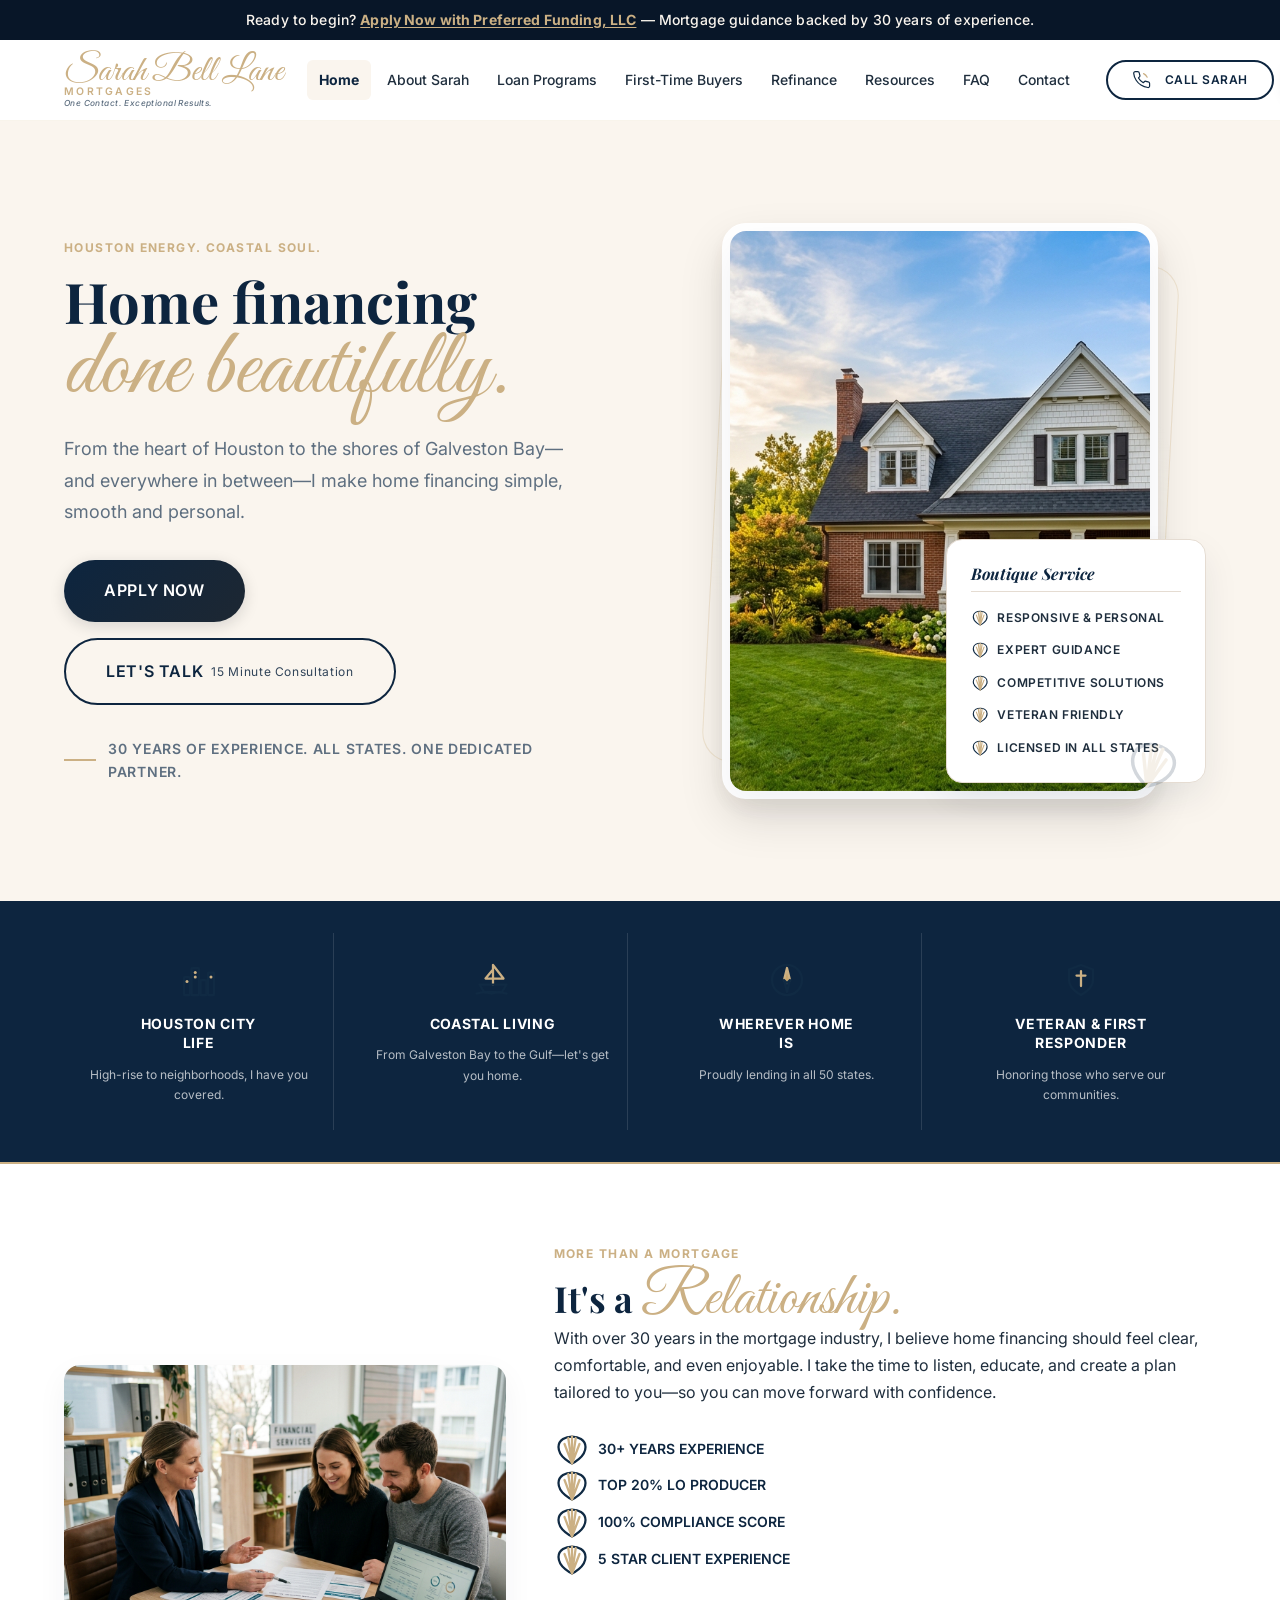
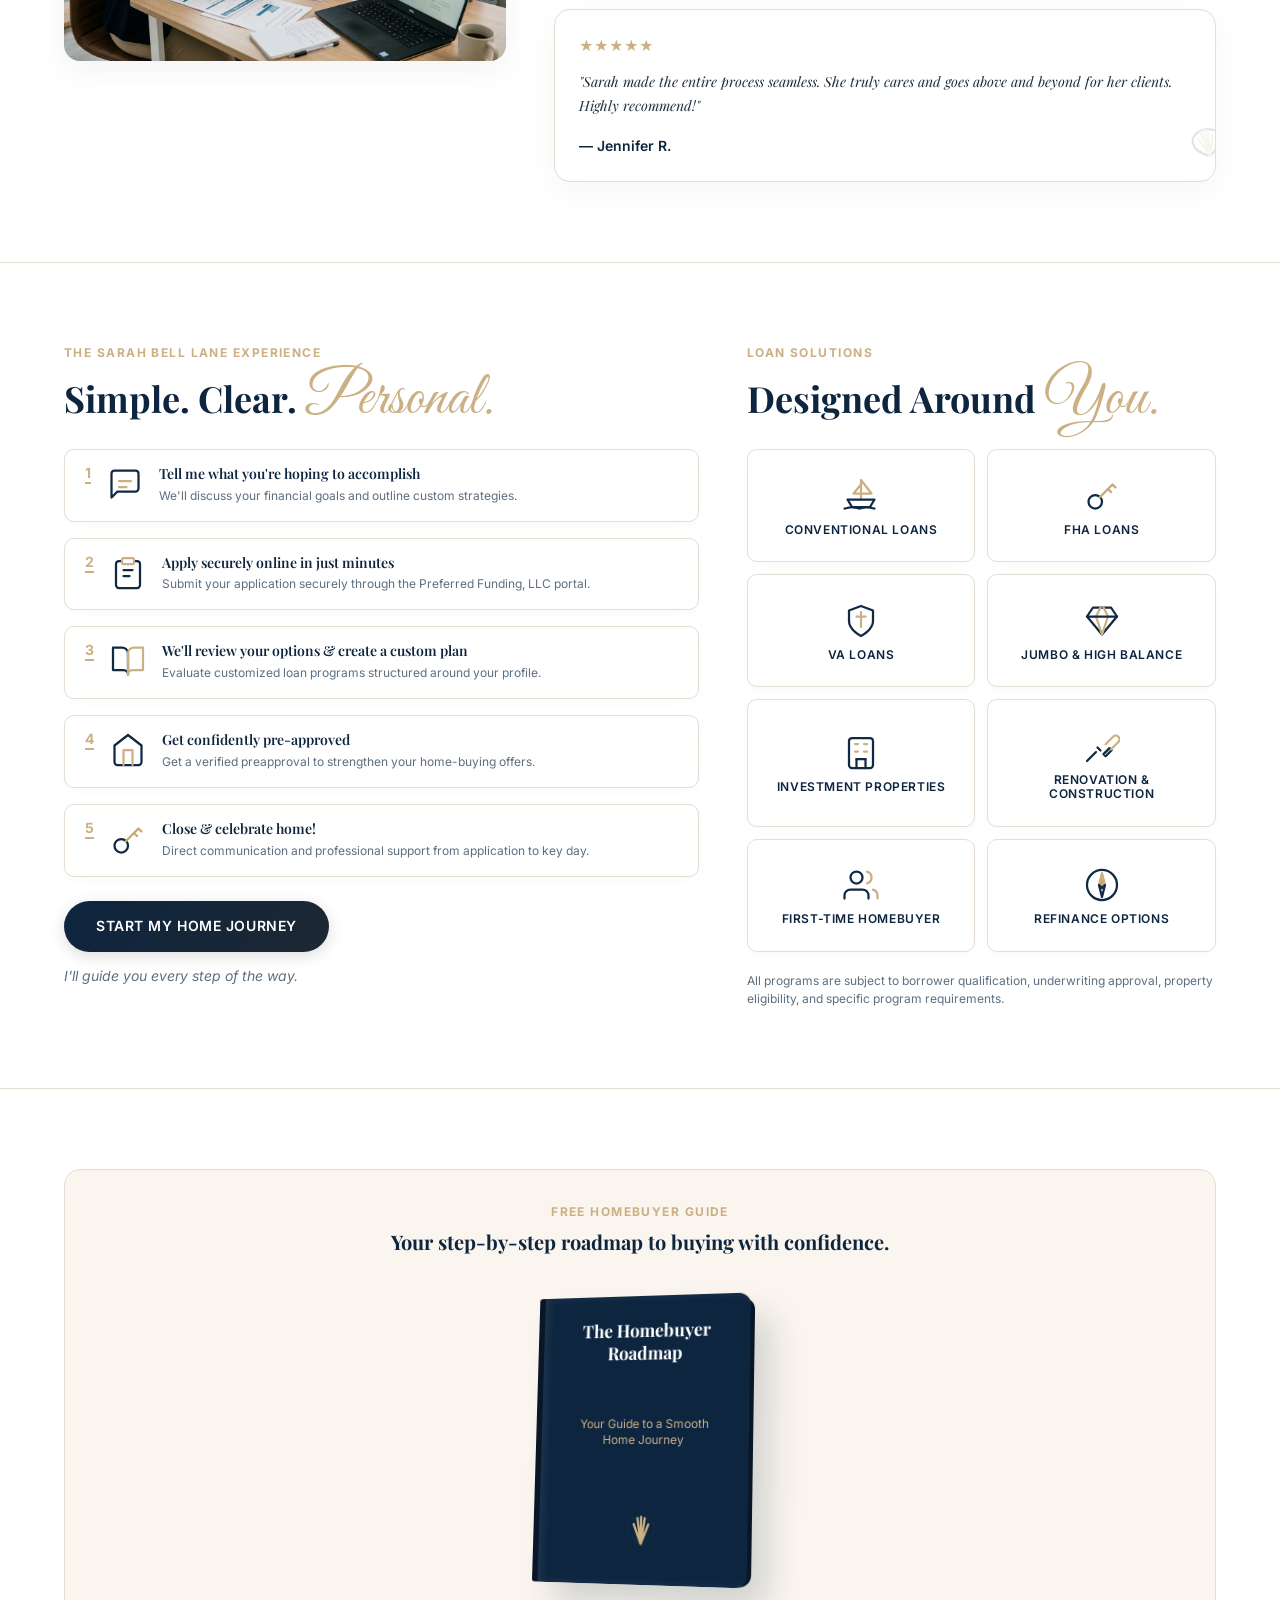
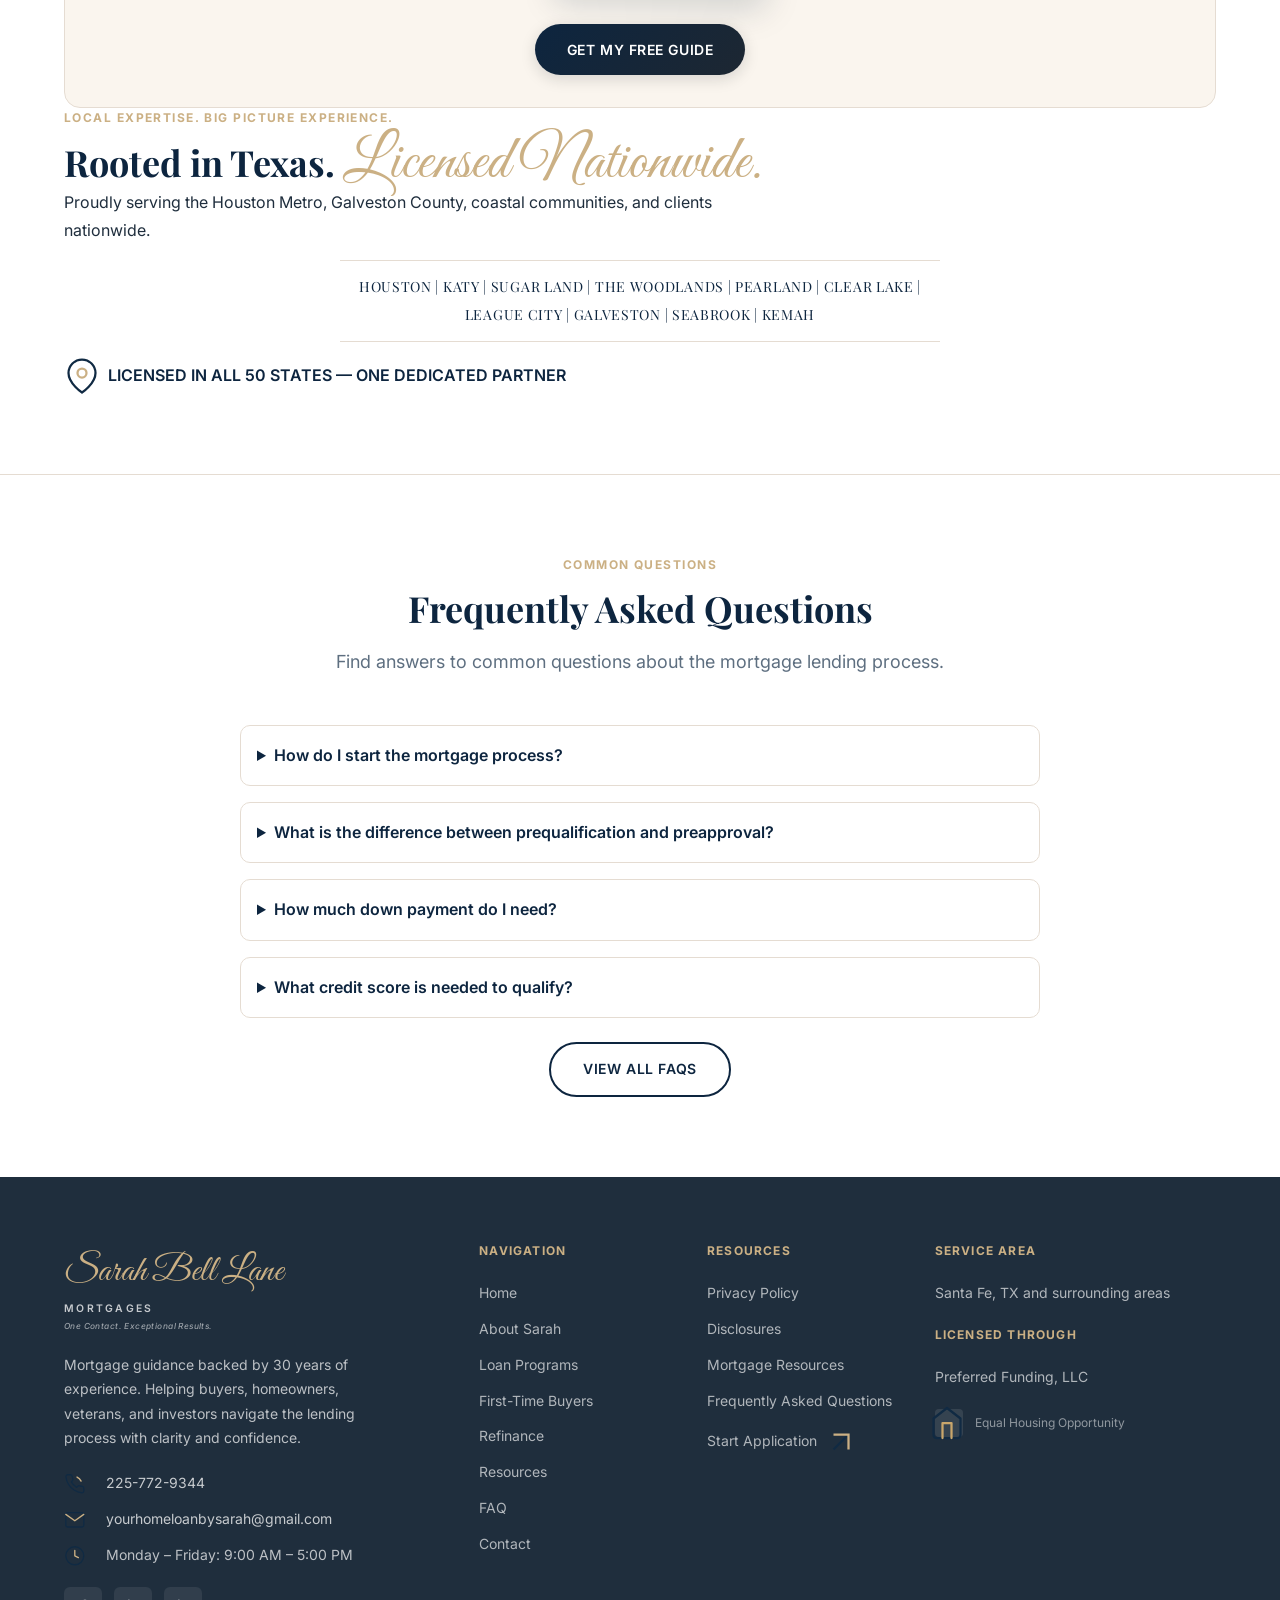
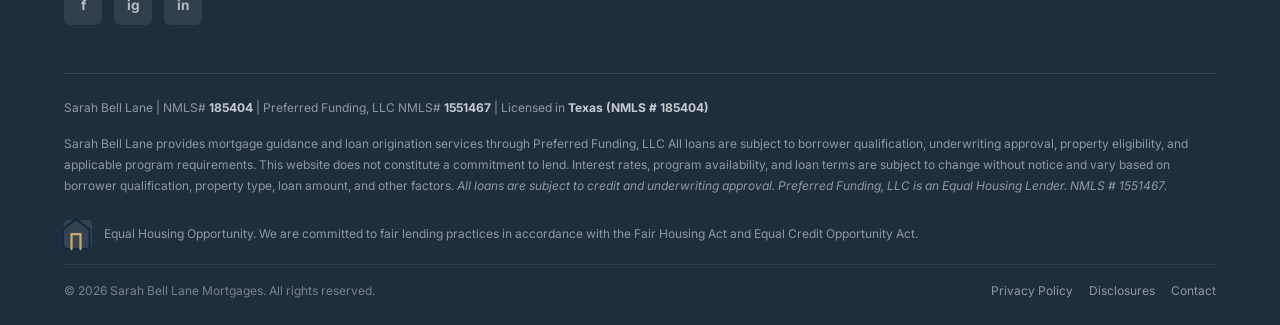
==== index.html @ 1e256594 "style(book): re-engineer book cover rotateY open effect with stable card hover trigger" ====
<!DOCTYPE html>
<html lang="en">
<head>
  <meta charset="UTF-8">
  <meta name="viewport" content="width=device-width, initial-scale=1.0">
  <title>Home Financing With Experience on Your Side | Sarah Bell Lane Mortgages</title>
  <meta name="description" content="Sarah Bell Lane offers personal mortgage guidance backed by 30 years of industry experience. Purchase, refinance, VA, FHA, and conventional loans through Preferred Funding, LLC">
  <link rel="canonical" href="https://yourhomeloanbysarah.com/index.html">
  <meta property="og:type" content="website">
  <meta property="og:title" content="Home Financing With Experience on Your Side | Sarah Bell Lane Mortgages">
  <meta property="og:description" content="Sarah Bell Lane offers personal mortgage guidance backed by 30 years of industry experience. Purchase, refinance, VA, FHA, and conventional loans through Preferred Funding, LLC">
  <meta property="og:url" content="https://yourhomeloanbysarah.com/index.html">
  <meta property="og:image" content="https://yourhomeloanbysarah.com/assets/images/social-share.jpg">
  <meta property="og:site_name" content="Sarah Bell Lane Mortgages">
  <meta name="twitter:card" content="summary_large_image">
  <meta name="twitter:title" content="Home Financing With Experience on Your Side | Sarah Bell Lane Mortgages">
  <meta name="twitter:description" content="Sarah Bell Lane offers personal mortgage guidance backed by 30 years of industry experience. Purchase, refinance, VA, FHA, and conventional loans through Preferred Funding, LLC">
  <meta name="twitter:image" content="https://yourhomeloanbysarah.com/assets/images/social-share.jpg">
  <link rel="manifest" href="site.webmanifest">
  <meta name="theme-color" content="#17324D">
  <link rel="preconnect" href="https://fonts.googleapis.com">
  <link rel="preconnect" href="https://fonts.gstatic.com" crossorigin>
  <link href="https://fonts.googleapis.com/css2?family=Inter:wght@400;500;600;700&family=Playfair+Display:wght@700&display=swap" rel="stylesheet">
  <link rel="stylesheet" href="assets/css/styles.css">
  <script type="application/ld+json">
  [
    {
      "@context": "https://schema.org",
      "@type": "WebSite",
      "name": "Sarah Bell Lane Mortgages",
      "url": "https://yourhomeloanbysarah.com",
      "description": "Mortgage guidance backed by 30 years of experience, through Preferred Funding, LLC",
      "potentialAction": {
        "@type": "SearchAction",
        "target": "https://yourhomeloanbysarah.com/?s={search_term_string}",
        "query-input": "required name=search_term_string"
      }
    },
    {
      "@context": "https://schema.org",
      "@type": "Person",
      "name": "Sarah Bell Lane",
      "jobTitle": "Mortgage Loan Originator",
      "description": "Mortgage lending professional with 30 years of industry experience providing personal mortgage guidance.",
      "worksFor": {
        "@type": "Organization",
        "name": "Preferred Funding, LLC"
      },
      "url": "https://yourhomeloanbysarah.com/about.html"
    },
    {
      "@context": "https://schema.org",
      "@type": "FinancialService",
      "name": "Sarah Bell Lane Mortgages",
      "description": "Mortgage lending and loan origination services provided through Preferred Funding, LLC",
      "areaServed": "Santa Fe, TX and surrounding areas",
      "provider": {"@type": "Person", "name": "Sarah Bell Lane"},
      "hasOfferCatalog": {
        "@type": "OfferCatalog",
        "name": "Mortgage Programs",
        "itemListElement": [
          {"@type": "Offer", "itemOffered": {"@type": "Service", "name": "Conventional Loans"}},
          {"@type": "Offer", "itemOffered": {"@type": "Service", "name": "FHA Loans"}},
          {"@type": "Offer", "itemOffered": {"@type": "Service", "name": "VA Loans"}},
          {"@type": "Offer", "itemOffered": {"@type": "Service", "name": "USDA Loans"}},
          {"@type": "Offer", "itemOffered": {"@type": "Service", "name": "Jumbo Loans"}},
          {"@type": "Offer", "itemOffered": {"@type": "Service", "name": "Refinancing"}}
        ]
      }
    },
    {
      "@context": "https://schema.org",
      "@type": "WebPage",
      "name": "Home Financing With Experience on Your Side",
      "url": "https://yourhomeloanbysarah.com/index.html",
      "description": "Sarah Bell Lane offers personal mortgage guidance backed by 30 years of industry experience.",
      "isPartOf": {"@type": "WebSite", "name": "Sarah Bell Lane Mortgages"}
    }
  ]
  </script>
</head>
<body>

<a href="#main-content" class="skip-link">Skip to main content</a>

<div class="announcement-bar" role="complementary" aria-label="Site announcement">
  Ready to begin? <a href="https://www.preferredfundinginc.com/applications" target="_blank" rel="noopener noreferrer" aria-label="Apply Now with Preferred Funding, LLC — opens in new tab" data-external-confirm>Apply Now with Preferred Funding, LLC</a> — Mortgage guidance backed by 30 years of experience.
</div>

<header class="site-header" role="banner">
  <div class="container">
    <div class="header-inner">
      <a href="index.html" class="site-logo" aria-label="Sarah Bell Lane Mortgages — Return to homepage">
        <span class="logo-name">Sarah Bell Lane</span>
        <span class="logo-sub">Mortgages</span>
        <span class="logo-tagline">One Contact. Exceptional Results.</span>
      </a>
      <nav class="primary-nav" aria-label="Primary navigation">
        <a href="index.html" aria-current="page">Home</a>
        <a href="about.html">About Sarah</a>
        <a href="loan-programs.html">Loan Programs</a>
        <a href="first-time-homebuyers.html">First-Time Buyers</a>
        <a href="refinance.html">Refinance</a>
        <a href="resources.html">Resources</a>
        <a href="faq.html">FAQ</a>
        <a href="contact.html">Contact</a>
      </nav>
      <div class="header-actions">
        <a href="tel:2257729344" class="btn btn-secondary btn-sm btn-call-header" aria-label="Call Sarah Bell Lane"><svg width="24" height="24" class="coastal-icon icon-phone" viewBox="0 0 24 24" fill="none" stroke="currentColor" stroke-width="1.5" stroke-linecap="round" stroke-linejoin="round"><path d="M22 16.92v3a2 2 0 0 1-2.18 2 19.79 19.79 0 0 1-8.63-3.07 19.5 19.5 0 0 1-6-6 19.79 19.79 0 0 1-3.07-8.67A2 2 0 0 1 4.11 2h3a2 2 0 0 1 2 1.72 12.84 12.84 0 0 0 .7 2.81 2 2 0 0 1-.45 2.11L8.09 9.91a16 16 0 0 0 6 6l1.27-1.27a2 2 0 0 1 2.11-.45 12.84 12.84 0 0 0 2.81.7A2 2 0 0 1 22 16.92z" stroke="#102A43"/><path class="accent-gold waves" d="M14.5 4.5c2 1 3.5 2.5 4.5 4.5" stroke="#C9A66B"/></svg> Call Sarah</a>
        <a href="https://www.preferredfundinginc.com/applications" class="btn btn-primary btn-sm" target="_blank" rel="noopener noreferrer" aria-label="Apply Now — opens Preferred Funding, LLC secure application portal in a new tab" data-external-confirm>Apply Now</a>
      </div>
      <button class="nav-toggle" id="nav-toggle" aria-label="Open navigation menu" aria-expanded="false" aria-controls="mobile-nav">
        <span></span><span></span><span></span>
      </button>
    </div>
  </div>
</header>

<nav class="mobile-nav" id="mobile-nav" aria-label="Mobile navigation" aria-hidden="true">
  <div class="mobile-nav-header">
    <a href="index.html" class="site-logo" aria-label="Sarah Bell Lane Mortgages">
      <span class="logo-name">Sarah Bell Lane</span>
      <span class="logo-sub">Mortgages</span>
      <span class="logo-tagline">One Contact. Exceptional Results.</span>
    </a>
    <button class="mobile-nav-close" id="mobile-nav-close" aria-label="Close navigation menu"><svg width="20" height="20" class="coastal-icon close-icon" viewBox="0 0 24 24" fill="none" stroke="currentColor" stroke-width="1.5" style="width: 1.25rem; height: 1.25rem;"><line x1="18" y1="6" x2="6" y2="18" stroke="#102A43"></line><line x1="6" y1="6" x2="18" y2="18" stroke="#102A43"></line></svg></button>
  </div>
  <ul role="list">
    <li><a href="index.html" aria-current="page">Home</a></li>
    <li><a href="about.html">About Sarah</a></li>
    <li><a href="loan-programs.html">Loan Programs</a></li>
    <li><a href="first-time-homebuyers.html">First-Time Buyers</a></li>
    <li><a href="refinance.html">Refinance</a></li>
    <li><a href="resources.html">Resources</a></li>
    <li><a href="faq.html">FAQ</a></li>
    <li><a href="contact.html">Contact</a></li>
  </ul>
  <div class="mobile-nav-actions">
    <a href="tel:2257729344" class="btn btn-secondary btn-block" aria-label="Call Sarah Bell Lane"><svg width="24" height="24" class="coastal-icon icon-phone" viewBox="0 0 24 24" fill="none" stroke="currentColor" stroke-width="1.5" stroke-linecap="round" stroke-linejoin="round"><path d="M22 16.92v3a2 2 0 0 1-2.18 2 19.79 19.79 0 0 1-8.63-3.07 19.5 19.5 0 0 1-6-6 19.79 19.79 0 0 1-3.07-8.67A2 2 0 0 1 4.11 2h3a2 2 0 0 1 2 1.72 12.84 12.84 0 0 0 .7 2.81 2 2 0 0 1-.45 2.11L8.09 9.91a16 16 0 0 0 6 6l1.27-1.27a2 2 0 0 1 2.11-.45 12.84 12.84 0 0 0 2.81.7A2 2 0 0 1 22 16.92z" stroke="#102A43"/><path class="accent-gold waves" d="M14.5 4.5c2 1 3.5 2.5 4.5 4.5" stroke="#C9A66B"/></svg> Call Sarah</a>
    <a href="https://www.preferredfundinginc.com/applications" class="btn btn-primary btn-block" target="_blank" rel="noopener noreferrer" aria-label="Apply Now — opens Preferred Funding, LLC secure application portal in a new tab" data-external-confirm>Apply Now</a>
  </div>
</nav>

<main id="main-content">
  <!-- 1. Hero Section -->
  <section class="hero">
    <div class="container">
      <div class="hero-inner">
        <div class="hero-content">
          <span class="eyebrow">Houston Energy. Coastal Soul.</span>
          <h1 class="hero-title">Home financing <span class="script-text">done beautifully.</span></h1>
          <p class="hero-lead">From the heart of Houston to the shores of Galveston Bay—and everywhere in between—I make home financing simple, smooth and personal.</p>
          <div class="hero-actions">
            <a href="https://www.preferredfundinginc.com/applications" class="btn btn-primary btn-lg" target="_blank" rel="noopener noreferrer" aria-label="Apply Now — opens Preferred Funding, LLC secure application portal in a new tab" data-external-confirm>Apply Now</a>
            <a href="contact.html" class="btn btn-secondary btn-lg">Let's Talk <span style="font-size: 0.75rem; font-weight: 400; display: block; margin-top: 2px; text-transform: none; opacity: 0.85;">15 Minute Consultation</span></a>
          </div>
          <div class="hero-trust" style="margin-top: var(--space-6);">
            <span class="hero-trust-line" aria-hidden="true"></span>
            <span style="font-size: var(--text-sm); font-weight: 600; text-transform: uppercase; letter-spacing: 0.05em; color: var(--color-muted-gray);">30 Years of Experience. All States. One Dedicated Partner.</span>
          </div>
        </div>
        <div class="hero-media">
          <div class="hero-bg-accent" aria-hidden="true" style="background: radial-gradient(circle, var(--color-warm-white) 0%, rgba(255,255,255,0) 70%);"></div>
          <div class="hero-portrait-wrapper">
            <img src="assets/images/hero-home.jpg" alt="Sarah Bell Lane, mortgage lending professional with 30 years of experience" class="hero-portrait" width="420" height="560" loading="eager" style="border-radius: var(--radius-lg); object-fit: cover; box-shadow: 0 15px 35px rgba(13, 37, 63, 0.06);">
            
            <div class="boutique-service-box">
              <h3>Boutique Service</h3>
              <ul role="list">
                <li><span class="emoji"><svg class="coastal-icon icon-seashell" width="20" height="20" viewBox="0 0 24 24" fill="none" stroke="currentColor" stroke-width="1.5" stroke-linecap="round" stroke-linejoin="round"><path d="M12 21C12 21 3 17 3 10C3 5 8 3 12 3C16 3 21 5 21 10C21 17 12 21 12 21Z" stroke="#102A43"/><path class="accent-gold" d="M12 21L7 8M12 21L9.5 4M12 21L12 3M12 21L14.5 4M12 21L17 8" stroke="#C9A66B"/></svg></span> Responsive & Personal</li>
                <li><span class="emoji"><svg class="coastal-icon icon-seashell" width="20" height="20" viewBox="0 0 24 24" fill="none" stroke="currentColor" stroke-width="1.5" stroke-linecap="round" stroke-linejoin="round"><path d="M12 21C12 21 3 17 3 10C3 5 8 3 12 3C16 3 21 5 21 10C21 17 12 21 12 21Z" stroke="#102A43"/><path class="accent-gold" d="M12 21L7 8M12 21L9.5 4M12 21L12 3M12 21L14.5 4M12 21L17 8" stroke="#C9A66B"/></svg></span> Expert Guidance</li>
                <li><span class="emoji"><svg class="coastal-icon icon-seashell" width="20" height="20" viewBox="0 0 24 24" fill="none" stroke="currentColor" stroke-width="1.5" stroke-linecap="round" stroke-linejoin="round"><path d="M12 21C12 21 3 17 3 10C3 5 8 3 12 3C16 3 21 5 21 10C21 17 12 21 12 21Z" stroke="#102A43"/><path class="accent-gold" d="M12 21L7 8M12 21L9.5 4M12 21L12 3M12 21L14.5 4M12 21L17 8" stroke="#C9A66B"/></svg></span> Competitive Solutions</li>
                <li><span class="emoji"><svg class="coastal-icon icon-seashell" width="20" height="20" viewBox="0 0 24 24" fill="none" stroke="currentColor" stroke-width="1.5" stroke-linecap="round" stroke-linejoin="round"><path d="M12 21C12 21 3 17 3 10C3 5 8 3 12 3C16 3 21 5 21 10C21 17 12 21 12 21Z" stroke="#102A43"/><path class="accent-gold" d="M12 21L7 8M12 21L9.5 4M12 21L12 3M12 21L14.5 4M12 21L17 8" stroke="#C9A66B"/></svg></span> Veteran Friendly</li>
                <li><span class="emoji"><svg class="coastal-icon icon-seashell" width="20" height="20" viewBox="0 0 24 24" fill="none" stroke="currentColor" stroke-width="1.5" stroke-linecap="round" stroke-linejoin="round"><path d="M12 21C12 21 3 17 3 10C3 5 8 3 12 3C16 3 21 5 21 10C21 17 12 21 12 21Z" stroke="#102A43"/><path class="accent-gold" d="M12 21L7 8M12 21L9.5 4M12 21L12 3M12 21L14.5 4M12 21L17 8" stroke="#C9A66B"/></svg></span> Licensed in All States</li>
              </ul>
              <div class="box-decor" aria-hidden="true"><svg class="coastal-icon icon-seashell" width="20" height="20" viewBox="0 0 24 24" fill="none" stroke="currentColor" stroke-width="1.5" stroke-linecap="round" stroke-linejoin="round"><path d="M12 21C12 21 3 17 3 10C3 5 8 3 12 3C16 3 21 5 21 10C21 17 12 21 12 21Z" stroke="#102A43"/><path class="accent-gold" d="M12 21L7 8M12 21L9.5 4M12 21L12 3M12 21L14.5 4M12 21L17 8" stroke="#C9A66B"/></svg></div>
            </div>
          </div>
        </div>
      </div>
    </div>
  </section>

  <!-- 2. Blue Metrics Strip -->
  <section class="metrics-strip" style="background: var(--color-primary-navy); padding: var(--space-8) 0; border-bottom: 2px solid var(--color-warm-gold);">
    <div class="container">
      <div class="metrics-grid" style="display: grid; grid-template-columns: repeat(auto-fit, minmax(220px, 1fr)); gap: var(--space-6);">
        <div class="metric-item" style="border-right: 1px solid rgba(255,255,255,0.12); padding-right: var(--space-4); text-align: center;">
          <span class="metric-value" style="font-size: 2.2rem; display: block; margin-bottom: var(--space-2);"><svg class="coastal-icon icon-skyline" width="36" height="36" viewBox="0 0 24 24" fill="none" stroke="currentColor" stroke-width="1.5" stroke-linecap="round" stroke-linejoin="round"><rect x="2" y="10" width="4" height="12" rx="0.5" stroke="#102A43"/><rect x="7" y="4" width="5" height="18" rx="0.5" stroke="#102A43"/><rect x="13" y="12" width="4" height="10" rx="0.5" stroke="#102A43"/><rect x="18" y="7" width="4" height="15" rx="0.5" stroke="#102A43"/><line x1="9.5" y1="7" x2="9.5" y2="7.01" stroke="#C9A66B" stroke-width="2" class="shimmer-win"/><line x1="9.5" y1="10" x2="9.5" y2="10.01" stroke="#C9A66B" stroke-width="2" class="shimmer-win"/><line x1="20" y1="10" x2="20" y2="10.01" stroke="#C9A66B" stroke-width="2" class="shimmer-win"/><line x1="4" y1="13" x2="4" y2="13.01" stroke="#C9A66B" stroke-width="2" class="shimmer-win"/></svg></span>
          <span class="metric-label" style="font-weight: 700; font-size: var(--text-sm); text-transform: uppercase; color: var(--color-white); display: block; margin-bottom: var(--space-1); letter-spacing: 0.05em;">Houston City Life</span>
          <span style="font-size: var(--text-xs); color: rgba(255,255,255,0.7);">High-rise to neighborhoods, I have you covered.</span>
        </div>
        <div class="metric-item" style="border-right: 1px solid rgba(255,255,255,0.12); padding-right: var(--space-4); text-align: center;">
          <span class="metric-value" style="font-size: 2.2rem; display: block; margin-bottom: var(--space-2);"><svg class="coastal-icon icon-sailboat" width="36" height="36" viewBox="0 0 24 24" fill="none" stroke="currentColor" stroke-width="1.5" stroke-linecap="round" stroke-linejoin="round"><path class="accent-gold" d="M12 2v13M12 2l7 9H12M12 5L7 11h5" stroke="#C9A66B"/><path class="hull" d="M3 15h18l-3 5H6z" stroke="#102A43"/><path class="wave" d="M1 21c2 0 3-1 5-1s3 1 5 1 3-1 5-1 3 1 5 1" stroke="#102A43"/></svg></span>
          <span class="metric-label" style="font-weight: 700; font-size: var(--text-sm); text-transform: uppercase; color: var(--color-white); display: block; margin-bottom: var(--space-1); letter-spacing: 0.05em;">Coastal Living</span>
          <span style="font-size: var(--text-xs); color: rgba(255,255,255,0.7);">From Galveston Bay to the Gulf—let's get you home.</span>
        </div>
        <div class="metric-item" style="border-right: 1px solid rgba(255,255,255,0.12); padding-right: var(--space-4); text-align: center;">
          <span class="metric-value" style="font-size: 2.2rem; display: block; margin-bottom: var(--space-2);"><svg class="coastal-icon icon-compass" width="36" height="36" viewBox="0 0 24 24" fill="none" stroke="currentColor" stroke-width="1.5" stroke-linecap="round" stroke-linejoin="round"><circle cx="12" cy="12" r="10" stroke="#102A43"/><polygon class="needle" points="12,4 14,12 12,14 10,12" stroke="#C9A66B" fill="#C9A66B"/><polygon class="needle-back" points="12,20 14,12 12,14 10,12" stroke="#102A43"/></svg></span>
          <span class="metric-label" style="font-weight: 700; font-size: var(--text-sm); text-transform: uppercase; color: var(--color-white); display: block; margin-bottom: var(--space-1); letter-spacing: 0.05em;">Wherever Home Is</span>
          <span style="font-size: var(--text-xs); color: rgba(255,255,255,0.7);">Proudly lending in all 50 states.</span>
        </div>
        <div class="metric-item" style="text-align: center; border-right: none;">
          <span class="metric-value" style="font-size: 2.2rem; display: block; margin-bottom: var(--space-2);"><svg class="coastal-icon icon-shield" width="36" height="36" viewBox="0 0 24 24" fill="none" stroke="currentColor" stroke-width="1.5" stroke-linecap="round" stroke-linejoin="round"><path d="M12 22s8-4 8-10V5l-8-3-8 3v7c0 6 8 10 8 10z" stroke="#102A43"/><path class="accent-gold shield-accent" d="M12 6v10M9 9h6" stroke="#C9A66B"/></svg></span>
          <span class="metric-label" style="font-weight: 700; font-size: var(--text-sm); text-transform: uppercase; color: var(--color-white); display: block; margin-bottom: var(--space-1); letter-spacing: 0.05em;">Veteran & First Responder</span>
          <span style="font-size: var(--text-xs); color: rgba(255,255,255,0.7);">Honoring those who serve our communities.</span>
        </div>
      </div>
    </div>
  </section>

  <!-- 3. Relationship Section (About Preview) -->
  <section class="section py-lg bg-white">
    <div class="container">
      <div class="about-split" style="display: grid; grid-template-columns: 0.8fr 1.2fr; gap: var(--space-12); align-items: center;">
        <div class="about-media" style="position: relative;">
          <img src="assets/images/homebuyer-consultation.jpg" alt="Sarah Bell Lane consulting with homebuyer clients" loading="lazy" style="border-radius: var(--radius-lg); width: 100%; object-fit: cover; box-shadow: 0 10px 30px rgba(13, 37, 63, 0.05);">
        </div>
        <div class="about-content" style="text-align: left;">
          <span class="eyebrow">More Than a Mortgage</span>
          <h2>It's a <span class="script-text">Relationship.</span></h2>
          <p>With over 30 years in the mortgage industry, I believe home financing should feel clear, comfortable, and even enjoyable. I take the time to listen, educate, and create a plan tailored to you—so you can move forward with confidence.</p>
          
          <div class="grid-2" style="margin-top: var(--space-6); gap: var(--space-4);">
            <div style="display: flex; align-items: center; gap: var(--space-2);">
              <span style="font-size: 1.25rem; color: var(--color-warm-gold);"><svg class="coastal-icon icon-seashell" width="20" height="20" viewBox="0 0 24 24" fill="none" stroke="currentColor" stroke-width="1.5" stroke-linecap="round" stroke-linejoin="round"><path d="M12 21C12 21 3 17 3 10C3 5 8 3 12 3C16 3 21 5 21 10C21 17 12 21 12 21Z" stroke="#102A43"/><path class="accent-gold" d="M12 21L7 8M12 21L9.5 4M12 21L12 3M12 21L14.5 4M12 21L17 8" stroke="#C9A66B"/></svg></span>
              <span style="font-size: var(--text-sm); font-weight: 600; text-transform: uppercase; color: var(--color-primary-navy);">30+ Years Experience</span>
            </div>
            <div style="display: flex; align-items: center; gap: var(--space-2);">
              <span style="font-size: 1.25rem; color: var(--color-warm-gold);"><svg class="coastal-icon icon-seashell" width="20" height="20" viewBox="0 0 24 24" fill="none" stroke="currentColor" stroke-width="1.5" stroke-linecap="round" stroke-linejoin="round"><path d="M12 21C12 21 3 17 3 10C3 5 8 3 12 3C16 3 21 5 21 10C21 17 12 21 12 21Z" stroke="#102A43"/><path class="accent-gold" d="M12 21L7 8M12 21L9.5 4M12 21L12 3M12 21L14.5 4M12 21L17 8" stroke="#C9A66B"/></svg></span>
              <span style="font-size: var(--text-sm); font-weight: 600; text-transform: uppercase; color: var(--color-primary-navy);">Top 20% LO Producer</span>
            </div>
            <div style="display: flex; align-items: center; gap: var(--space-2);">
              <span style="font-size: 1.25rem; color: var(--color-warm-gold);"><svg class="coastal-icon icon-seashell" width="20" height="20" viewBox="0 0 24 24" fill="none" stroke="currentColor" stroke-width="1.5" stroke-linecap="round" stroke-linejoin="round"><path d="M12 21C12 21 3 17 3 10C3 5 8 3 12 3C16 3 21 5 21 10C21 17 12 21 12 21Z" stroke="#102A43"/><path class="accent-gold" d="M12 21L7 8M12 21L9.5 4M12 21L12 3M12 21L14.5 4M12 21L17 8" stroke="#C9A66B"/></svg></span>
              <span style="font-size: var(--text-sm); font-weight: 600; text-transform: uppercase; color: var(--color-primary-navy);">100% Compliance Score</span>
            </div>
            <div style="display: flex; align-items: center; gap: var(--space-2);">
              <span style="font-size: 1.25rem; color: var(--color-warm-gold);"><svg class="coastal-icon icon-seashell" width="20" height="20" viewBox="0 0 24 24" fill="none" stroke="currentColor" stroke-width="1.5" stroke-linecap="round" stroke-linejoin="round"><path d="M12 21C12 21 3 17 3 10C3 5 8 3 12 3C16 3 21 5 21 10C21 17 12 21 12 21Z" stroke="#102A43"/><path class="accent-gold" d="M12 21L7 8M12 21L9.5 4M12 21L12 3M12 21L14.5 4M12 21L17 8" stroke="#C9A66B"/></svg></span>
              <span style="font-size: var(--text-sm); font-weight: 600; text-transform: uppercase; color: var(--color-primary-navy);">5 Star Client Experience</span>
            </div>
          </div>

          <div style="margin-top: var(--space-8);">
            <div class="testimonial-card-beach">
              <div class="stars">★★★★★</div>
              <blockquote>"Sarah made the entire process seamless. She truly cares and goes above and beyond for her clients. Highly recommend!"</blockquote>
              <div class="author">— Jennifer R.</div>
              <div class="shell-bg" aria-hidden="true"><svg class="coastal-icon icon-seashell" width="20" height="20" viewBox="0 0 24 24" fill="none" stroke="currentColor" stroke-width="1.5" stroke-linecap="round" stroke-linejoin="round"><path d="M12 21C12 21 3 17 3 10C3 5 8 3 12 3C16 3 21 5 21 10C21 17 12 21 12 21Z" stroke="#102A43"/><path class="accent-gold" d="M12 21L7 8M12 21L9.5 4M12 21L12 3M12 21L14.5 4M12 21L17 8" stroke="#C9A66B"/></svg></div>
            </div>
          </div>
        </div>
      </div>
    </div>
  </section>

  <!-- 4. Experience & Solutions (Two-Column Section) -->
  <section class="section py-lg bg-soft-gold" style="border-top: 1px solid var(--color-light-gray); border-bottom: 1px solid var(--color-light-gray);">
    <div class="container">
      <div class="grid-2-custom">
        <!-- Experience Left Column -->
        <div class="experience-column">
          <div class="column-header" style="text-align: left; margin-bottom: var(--space-6);">
            <span class="eyebrow">The Sarah Bell Lane Experience</span>
            <h2>Simple. Clear. <span class="script-text">Personal.</span></h2>
          </div>
          <div class="beach-timeline">
            <div class="timeline-step-beach">
              <span class="step-num">1</span>
              <span class="step-icon"><svg width="24" height="24" class="coastal-icon icon-chat" viewBox="0 0 24 24" fill="none" stroke="currentColor" stroke-width="1.5" stroke-linecap="round" stroke-linejoin="round"><path d="M21 15a2 2 0 0 1-2 2H7l-4 4V5a2 2 0 0 1 2-2h14a2 2 0 0 1 2 2z" stroke="#102A43"/><path class="accent-gold" d="M8 10h8M8 14h5" stroke="#C9A66B"/></svg></span>
              <div class="step-info">
                <h3>Tell me what you're hoping to accomplish</h3>
                <p>We'll discuss your financial goals and outline custom strategies.</p>
              </div>
            </div>
            <div class="timeline-step-beach">
              <span class="step-num">2</span>
              <span class="step-icon"><svg width="36" height="36" class="coastal-icon icon-clipboard" viewBox="0 0 24 24" fill="none" stroke="currentColor" stroke-width="1.5" stroke-linecap="round" stroke-linejoin="round"><path d="M16 4h2a2 2 0 0 1 2 2v14a2 2 0 0 1-2 2H6a2 2 0 0 1-2-2V6a2 2 0 0 1 2-2h2" stroke="#102A43"/><rect class="accent-gold" x="8" y="2" width="8" height="4" rx="1" stroke="#C9A66B"/><line x1="9" y1="10" x2="15" y2="10" stroke="#102A43"/><line class="clip-page" x1="9" y1="14" x2="13" y2="14" stroke="#102A43"/></svg></span>
              <div class="step-info">
                <h3>Apply securely online in just minutes</h3>
                <p>Submit your application securely through the Preferred Funding, LLC portal.</p>
              </div>
            </div>
            <div class="timeline-step-beach">
              <span class="step-num">3</span>
              <span class="step-icon"><svg width="36" height="36" class="coastal-icon icon-book" viewBox="0 0 24 24" fill="none" stroke="currentColor" stroke-width="1.5" stroke-linecap="round" stroke-linejoin="round"><path d="M2 3h6a4 4 0 0 1 4 4v14a3 3 0 0 0-3-3H2z" stroke="#102A43"/><path class="accent-gold" d="M22 3h-6a4 4 0 0 0-4 4v14a3 3 0 0 1 3-3h7z" stroke="#C9A66B"/></svg></span>
              <div class="step-info">
                <h3>We'll review your options & create a custom plan</h3>
                <p>Evaluate customized loan programs structured around your profile.</p>
              </div>
            </div>
            <div class="timeline-step-beach">
              <span class="step-num">4</span>
              <span class="step-icon"><svg width="24" height="24" class="coastal-icon icon-house" viewBox="0 0 24 24" fill="none" stroke="currentColor" stroke-width="1.5" stroke-linecap="round" stroke-linejoin="round"><path d="M3 9l9-7 9 7v11a2 2 0 0 1-2 2H5a2 2 0 0 1-2-2z" stroke="#102A43"/><polyline points="9 22 9 12 15 12 15 22" stroke="#C9A66B" class="accent-gold"/></svg></span>
              <div class="step-info">
                <h3>Get confidently pre-approved</h3>
                <p>Get a verified preapproval to strengthen your home-buying offers.</p>
              </div>
            </div>
            <div class="timeline-step-beach">
              <span class="step-num">5</span>
              <span class="step-icon"><svg width="24" height="24" class="coastal-icon icon-key" viewBox="0 0 24 24" fill="none" stroke="currentColor" stroke-width="1.5" stroke-linecap="round" stroke-linejoin="round"><circle cx="7.5" cy="16.5" r="4.5" stroke="#102A43"/><path d="M10.5 13.5L19 5M16 8l2 2M19 5l2 2" stroke="#C9A66B"/></svg></span>
              <div class="step-info">
                <h3>Close & celebrate home!</h3>
                <p>Direct communication and professional support from application to key day.</p>
              </div>
            </div>
          </div>
          <div style="margin-top: var(--space-6); text-align: left;">
            <a href="https://www.preferredfundinginc.com/applications" class="btn btn-primary" target="_blank" rel="noopener noreferrer" data-external-confirm>Start My Home Journey</a>
            <p style="font-style: italic; font-size: var(--text-sm); margin-top: var(--space-3); color: var(--color-muted-gray);">I'll guide you every step of the way.</p>
          </div>
        </div>

        <!-- Solutions Right Column -->
        <div class="solutions-column">
          <div class="column-header" style="text-align: left; margin-bottom: var(--space-6);">
            <span class="eyebrow">Loan Solutions</span>
            <h2>Designed Around <span class="script-text">You.</span></h2>
          </div>
          <div class="grid-2-solutions">
            <a href="loan-programs.html#conventional" class="solution-card-beach">
              <div class="card-icon-beach"><svg class="coastal-icon icon-sailboat" width="36" height="36" viewBox="0 0 24 24" fill="none" stroke="currentColor" stroke-width="1.5" stroke-linecap="round" stroke-linejoin="round"><path class="accent-gold" d="M12 2v13M12 2l7 9H12M12 5L7 11h5" stroke="#C9A66B"/><path class="hull" d="M3 15h18l-3 5H6z" stroke="#102A43"/><path class="wave" d="M1 21c2 0 3-1 5-1s3 1 5 1 3-1 5-1 3 1 5 1" stroke="#102A43"/></svg></div>
              <h3>Conventional Loans</h3>
            </a>
            <a href="loan-programs.html#fha" class="solution-card-beach">
              <div class="card-icon-beach"><svg width="24" height="24" class="coastal-icon icon-key" viewBox="0 0 24 24" fill="none" stroke="currentColor" stroke-width="1.5" stroke-linecap="round" stroke-linejoin="round"><circle cx="7.5" cy="16.5" r="4.5" stroke="#102A43"/><path d="M10.5 13.5L19 5M16 8l2 2M19 5l2 2" stroke="#C9A66B"/></svg></div>
              <h3>FHA Loans</h3>
            </a>
            <a href="loan-programs.html#va" class="solution-card-beach">
              <div class="card-icon-beach"><svg class="coastal-icon icon-shield" width="36" height="36" viewBox="0 0 24 24" fill="none" stroke="currentColor" stroke-width="1.5" stroke-linecap="round" stroke-linejoin="round"><path d="M12 22s8-4 8-10V5l-8-3-8 3v7c0 6 8 10 8 10z" stroke="#102A43"/><path class="accent-gold shield-accent" d="M12 6v10M9 9h6" stroke="#C9A66B"/></svg></div>
              <h3>VA Loans</h3>
            </a>
            <a href="loan-programs.html#jumbo" class="solution-card-beach">
              <div class="card-icon-beach"><svg width="36" height="36" class="coastal-icon icon-diamond" viewBox="0 0 24 24" fill="none" stroke="currentColor" stroke-width="1.5" stroke-linecap="round" stroke-linejoin="round"><path d="M6 3h12l4 6-10 12L2 9z" stroke="#102A43"/><path class="accent-gold" d="M11 3l-3 6 4 12 4-12-3-6" stroke="#C9A66B"/><path d="M2 9h20" stroke="#102A43"/></svg></div>
              <h3>Jumbo & High Balance</h3>
            </a>
            <a href="loan-programs.html#investment" class="solution-card-beach">
              <div class="card-icon-beach"><svg width="36" height="36" class="coastal-icon icon-building" viewBox="0 0 24 24" fill="none" stroke="currentColor" stroke-width="1.5" stroke-linecap="round" stroke-linejoin="round"><rect x="4" y="2" width="16" height="20" rx="2" stroke="#102A43"/><line x1="9" y1="22" x2="9" y2="16" stroke="#102A43"/><line x1="15" y1="22" x2="15" y2="16" stroke="#102A43"/><line x1="9" y1="16" x2="15" y2="16" stroke="#102A43"/><path class="accent-gold" d="M8 6h2M14 6h2M8 11h2M14 11h2" stroke="#C9A66B"/></svg></div>
              <h3>Investment Properties</h3>
            </a>
            <a href="loan-programs.html#renovation" class="solution-card-beach">
              <div class="card-icon-beach"><svg width="36" height="36" class="coastal-icon icon-hammer" viewBox="0 0 24 24" fill="none" stroke="currentColor" stroke-width="1.5" stroke-linecap="round" stroke-linejoin="round"><path d="M18.4 14.8l-1.4-1.4L13 17.4l1.4 1.4z" stroke="#102A43"/><path class="accent-gold" d="M14.4 10.8l5-5c1-1 2.5-1 3.5 0s1 2.5 0 3.5l-5 5" stroke="#C9A66B"/><path d="M2 22l6-6M9 13l2 2" stroke="#102A43"/></svg></div>
              <h3>Renovation & Construction</h3>
            </a>
            <a href="first-time-homebuyers.html" class="solution-card-beach">
              <div class="card-icon-beach"><svg width="24" height="24" class="coastal-icon icon-people" viewBox="0 0 24 24" fill="none" stroke="currentColor" stroke-width="1.5" stroke-linecap="round" stroke-linejoin="round"><path d="M17 21v-2a4 4 0 0 0-4-4H5a4 4 0 0 0-4 4v2" stroke="#102A43"/><circle cx="9" cy="7" r="4" stroke="#102A43"/><path class="accent-gold" d="M23 21v-2a4 4 0 0 0-3-3.87M16 3.13a4 4 0 0 1 0 7.75" stroke="#C9A66B"/></svg></div>
              <h3>First-Time Homebuyer</h3>
            </a>
            <a href="refinance.html" class="solution-card-beach">
              <div class="card-icon-beach"><svg class="coastal-icon icon-compass" width="36" height="36" viewBox="0 0 24 24" fill="none" stroke="currentColor" stroke-width="1.5" stroke-linecap="round" stroke-linejoin="round"><circle cx="12" cy="12" r="10" stroke="#102A43"/><polygon class="needle" points="12,4 14,12 12,14 10,12" stroke="#C9A66B" fill="#C9A66B"/><polygon class="needle-back" points="12,20 14,12 12,14 10,12" stroke="#102A43"/></svg></div>
              <h3>Refinance Options</h3>
            </a>
          </div>
          <p style="margin-top: var(--space-5); font-size: var(--text-xs); color: var(--color-muted-gray); line-height: 1.5; text-align: left;">All programs are subject to borrower qualification, underwriting approval, property eligibility, and specific program requirements.</p>
        </div>
      </div>
    </div>
  </section>

  <!-- 5. Guide & Local Expertise Section -->
  <section class="section py-lg bg-white">
    <div class="container">
      <div class="grid-2" style="gap: var(--space-12); align-items: center;">
        <!-- Left Side: Guide Book -->
        <div class="guide-card" style="background: var(--color-soft-gold); padding: var(--space-8); border-radius: var(--radius-lg); border: 1px solid var(--color-light-gray); text-align: center; position: relative;">
          <span class="eyebrow" style="display: block; margin-bottom: var(--space-2);">Free Homebuyer Guide</span>
          <h3 style="font-family: var(--font-heading); font-size: var(--text-xl); color: var(--color-primary-navy); margin-bottom: var(--space-6);">Your step-by-step roadmap to buying with confidence.</h3>
          
          <div class="guide-book-mock" style="margin-bottom: var(--space-6);">
            <div class="book-container">
              <div class="book-pages">
                <div class="page-content">
                  <span style="font-family: var(--font-heading); font-size: var(--text-xs); color: var(--color-primary-navy); font-weight: 700; display: block; margin-top: 40px; margin-bottom: 10px;">Roadmap Steps</span>
                  <ul style="list-style: none; padding: 0 15px; margin: 0; font-size: 10px; color: var(--color-charcoal); text-align: left; line-height: 1.7;">
                    <li style="margin-bottom: 5px; font-weight: 600;">1. Prequalify & Plan</li>
                    <li style="margin-bottom: 5px; font-weight: 600;">2. Gather Documents</li>
                    <li style="margin-bottom: 5px; font-weight: 600;">3. Loan Underwriting</li>
                    <li style="margin-bottom: 5px; font-weight: 600;">4. Closing Day!</li>
                  </ul>
                  <span style="font-size: 8px; color: var(--color-muted-gray); display: block; margin-top: 35px; border-top: 1px solid var(--color-light-gray); padding-top: 10px; width: 80%;">Sarah Bell Lane</span>
                </div>
              </div>
              <div class="book-cover">
                <div class="book-title">The Homebuyer Roadmap</div>
                <div class="book-subtitle">Your Guide to a Smooth Home Journey</div>
                <div class="book-emblem" aria-hidden="true"><svg class="coastal-icon icon-seashell" width="20" height="20" viewBox="0 0 24 24" fill="none" stroke="currentColor" stroke-width="1.5" stroke-linecap="round" stroke-linejoin="round"><path d="M12 21C12 21 3 17 3 10C3 5 8 3 12 3C16 3 21 5 21 10C21 17 12 21 12 21Z" stroke="#102A43"/><path class="accent-gold" d="M12 21L7 8M12 21L9.5 4M12 21L12 3M12 21L14.5 4M12 21L17 8" stroke="#C9A66B"/></svg></div>
              </div>
              <div class="book-back"></div>
            </div>
          </div>
          
          <a href="resources.html" class="btn btn-primary">Get My Free Guide</a>
        </div>

        <!-- Right Side: Local Expertise -->
        <div style="text-align: left;">
          <span class="eyebrow">Local Expertise. Big Picture Experience.</span>
          <h2>Rooted in Texas. <span class="script-text">Licensed Nationwide.</span></h2>
          <p>Proudly serving the Houston Metro, Galveston County, coastal communities, and clients nationwide.</p>
          
          <div class="metro-cities">
            HOUSTON | KATY | SUGAR LAND | THE WOODLANDS | PEARLAND | CLEAR LAKE | LEAGUE CITY | GALVESTON | SEABROOK | KEMAH
          </div>
          
          <p style="font-weight: 600; color: var(--color-primary-navy); display: flex; align-items: center; gap: var(--space-2); margin-top: var(--space-4);">
            <span><svg width="24" height="24" class="coastal-icon icon-map-pin" viewBox="0 0 24 24" fill="none" stroke="currentColor" stroke-width="1.5" stroke-linecap="round" stroke-linejoin="round"><path d="M21 10c0 7-9 13-9 13s-9-6-9-13a9 9 0 0 1 18 0z" stroke="#102A43"/><circle cx="12" cy="10" r="3" stroke="#C9A66B" class="accent-gold"/></svg></span> LICENSED IN ALL 50 STATES — ONE DEDICATED PARTNER
          </p>
        </div>
      </div>
    </div>
  </section>

  <!-- 6. FAQ Section -->
  <section class="bg-soft-gold py-lg section" style="border-top: 1px solid var(--color-light-gray);">
    <div class="container">
      <div class="section-header text-center">
        <span class="eyebrow">Common Questions</span>
        <h2>Frequently Asked Questions</h2>
        <p>Find answers to common questions about the mortgage lending process.</p>
      </div>
      <div class="faq-accordion" style="max-width: 800px; margin: 0 auto;">
        <details class="faq-item" style="margin-bottom: var(--space-4); border: 1px solid var(--color-light-gray); border-radius: var(--radius-md); padding: var(--space-4); background: var(--color-white);">
          <summary class="faq-question" style="font-weight: 600; cursor: pointer; color: var(--color-primary-navy);">How do I start the mortgage process?</summary>
          <div class="faq-answer" style="margin-top: var(--space-2); color: var(--color-charcoal);">The best way to start is by completing a secure online application through the Preferred Funding, LLC secure portal. Alternatively, you can contact Sarah directly to discuss your goals before applying.</div>
        </details>
        <details class="faq-item" style="margin-bottom: var(--space-4); border: 1px solid var(--color-light-gray); border-radius: var(--radius-md); padding: var(--space-4); background: var(--color-white);">
          <summary class="faq-question" style="font-weight: 600; cursor: pointer; color: var(--color-primary-navy);">What is the difference between prequalification and preapproval?</summary>
          <div class="faq-answer" style="margin-top: var(--space-2); color: var(--color-charcoal);">Prequalification is an initial estimate of how much you might be able to borrow based on unverified information. Preapproval involves a thorough review of your verified documentation and credit history, providing a stronger indication of your borrowing capacity.</div>
        </details>
        <details class="faq-item" style="margin-bottom: var(--space-4); border: 1px solid var(--color-light-gray); border-radius: var(--radius-md); padding: var(--space-4); background: var(--color-white);">
          <summary class="faq-question" style="font-weight: 600; cursor: pointer; color: var(--color-primary-navy);">How much down payment do I need?</summary>
          <div class="faq-answer" style="margin-top: var(--space-2); color: var(--color-charcoal);">Down payment requirements vary significantly by program. While some loans require 20%, others may allow 3.5%, 3%, or even zero down for eligible borrowers and properties.</div>
        </details>
        <details class="faq-item" style="margin-bottom: var(--space-4); border: 1px solid var(--color-light-gray); border-radius: var(--radius-md); padding: var(--space-4); background: var(--color-white);">
          <summary class="faq-question" style="font-weight: 600; cursor: pointer; color: var(--color-primary-navy);">What credit score is needed to qualify?</summary>
          <div class="faq-answer" style="margin-top: var(--space-2); color: var(--color-charcoal);">Credit score requirements depend on the specific loan program. FHA and VA loans often offer more flexible credit guidelines, while Conventional and Jumbo loans typically require higher scores.</div>
        </details>
      </div>
      <div class="text-center" style="margin-top: var(--space-6);">
        <a href="faq.html" class="btn btn-secondary">View All FAQs</a>
      </div>
    </div>
  </section>
</main>

<footer class="site-footer" role="contentinfo">
  <div class="container">
    <div class="footer-grid">
      <div class="footer-brand">
        <span class="logo-name">Sarah Bell Lane</span>
        <span class="logo-sub">Mortgages</span>
        <span class="logo-tagline">One Contact. Exceptional Results.</span>
        <p>Mortgage guidance backed by 30 years of experience. Helping buyers, homeowners, veterans, and investors navigate the lending process with clarity and confidence.</p>
        <div class="footer-contact-item">
          <span aria-hidden="true"><svg width="24" height="24" class="coastal-icon icon-phone" viewBox="0 0 24 24" fill="none" stroke="currentColor" stroke-width="1.5" stroke-linecap="round" stroke-linejoin="round"><path d="M22 16.92v3a2 2 0 0 1-2.18 2 19.79 19.79 0 0 1-8.63-3.07 19.5 19.5 0 0 1-6-6 19.79 19.79 0 0 1-3.07-8.67A2 2 0 0 1 4.11 2h3a2 2 0 0 1 2 1.72 12.84 12.84 0 0 0 .7 2.81 2 2 0 0 1-.45 2.11L8.09 9.91a16 16 0 0 0 6 6l1.27-1.27a2 2 0 0 1 2.11-.45 12.84 12.84 0 0 0 2.81.7A2 2 0 0 1 22 16.92z" stroke="#102A43"/><path class="accent-gold waves" d="M14.5 4.5c2 1 3.5 2.5 4.5 4.5" stroke="#C9A66B"/></svg></span>
          <a href="tel:2257729344">225-772-9344</a>
        </div>
        <div class="footer-contact-item">
          <span aria-hidden="true"><svg width="24" height="24" class="coastal-icon icon-email" viewBox="0 0 24 24" fill="none" stroke="currentColor" stroke-width="1.5" stroke-linecap="round" stroke-linejoin="round"><path d="M4 4h16c1.1 0 2 .9 2 2v12c0 1.1-.9 2-2 2H4c-1.1 0-2-.9-2-2V6c0-1.1.9-2 2-2z" stroke="#102A43"/><polyline class="accent-gold" points="22,6 12,13 2,6" stroke="#C9A66B"/></svg></span>
          <a href="mailto:yourhomeloanbysarah@gmail.com">yourhomeloanbysarah@gmail.com</a>
        </div>
        <div class="footer-contact-item">
          <span aria-hidden="true"><svg width="24" height="24" class="coastal-icon icon-clock" viewBox="0 0 24 24" fill="none" stroke="currentColor" stroke-width="1.5" stroke-linecap="round" stroke-linejoin="round"><circle cx="12" cy="12" r="10" stroke="#102A43"/><polyline points="12 6 12 12 16 14" stroke="#C9A66B" class="accent-gold"/></svg></span>
          <span>Monday – Friday: 9:00 AM – 5:00 PM</span>
        </div>
        <div class="footer-social">
          <a href="https://www.facebook.com/yourhomeloanbysarah" target="_blank" rel="noopener noreferrer" aria-label="Sarah Bell Lane on Facebook">f</a>
          <a href="https://www.instagram.com/yourhomeloanbysarah" target="_blank" rel="noopener noreferrer" aria-label="Sarah Bell Lane on Instagram">ig</a>
          <a href="https://www.linkedin.com" target="_blank" rel="noopener noreferrer" aria-label="Sarah Bell Lane on LinkedIn">in</a>
        </div>
      </div>
      <div>
        <p class="footer-heading">Navigation</p>
        <nav class="footer-nav" aria-label="Footer navigation">
          <a href="index.html">Home</a>
          <a href="about.html">About Sarah</a>
          <a href="loan-programs.html">Loan Programs</a>
          <a href="first-time-homebuyers.html">First-Time Buyers</a>
          <a href="refinance.html">Refinance</a>
          <a href="resources.html">Resources</a>
          <a href="faq.html">FAQ</a>
          <a href="contact.html">Contact</a>
        </nav>
      </div>
      <div>
        <p class="footer-heading">Resources</p>
        <nav class="footer-nav" aria-label="Resources navigation">
          <a href="privacy-policy.html">Privacy Policy</a>
          <a href="disclosures.html">Disclosures</a>
          <a href="resources.html">Mortgage Resources</a>
          <a href="faq.html">Frequently Asked Questions</a>
          <a href="https://www.preferredfundinginc.com/applications" target="_blank" rel="noopener noreferrer" data-external-confirm>Start Application <svg width="20" height="20" class="coastal-icon link-arrow-icon" viewBox="0 0 24 24" fill="none" stroke="currentColor" stroke-width="1.5" style="width: 0.85rem; height: 0.85rem; display: inline-block; vertical-align: middle; margin-left: 0.15rem;"><line x1="7" y1="17" x2="17" y2="7" stroke="#102A43"></line><polyline points="7 7 17 7 17 17" stroke="#C9A66B" class="accent-gold"></polyline></svg></a>
        </nav>
      </div>
      <div>
        <p class="footer-heading">Service Area</p>
        <p style="font-size: var(--text-sm); color: rgba(255,255,255,0.65); margin-bottom: var(--space-5); max-width:100%;">Santa Fe, TX and surrounding areas</p>
        <p class="footer-heading">Licensed Through</p>
        <p style="font-size: var(--text-sm); color: rgba(255,255,255,0.65); max-width:100%; margin-bottom: var(--space-5);">Preferred Funding, LLC</p>
        <div class="footer-eho">
          <span class="eho-symbol" aria-hidden="true"><svg width="24" height="24" class="coastal-icon icon-house" style="width: 1.25rem; height: 1.25rem; margin-right: 0.25rem;" viewBox="0 0 24 24" fill="none" stroke="currentColor" stroke-width="1.5" stroke-linecap="round" stroke-linejoin="round"><path d="M3 9l9-7 9 7v11a2 2 0 0 1-2 2H5a2 2 0 0 1-2-2z" stroke="#102A43"/><polyline points="9 22 9 12 15 12 15 22" stroke="#C9A66B"/></svg></span>
          <span>Equal Housing Opportunity</span>
        </div>
      </div>
    </div>
    <div class="footer-bottom">
      <div class="footer-bottom-inner">
        <div class="footer-nmls">
          Sarah Bell Lane | NMLS# <strong>185404</strong> | Preferred Funding, LLC NMLS# <strong>1551467</strong> | Licensed in <strong>Texas (NMLS # 185404)</strong>
        </div>
        <div class="footer-disclosure">
          Sarah Bell Lane provides mortgage guidance and loan origination services through Preferred Funding, LLC All loans are subject to borrower qualification, underwriting approval, property eligibility, and applicable program requirements. This website does not constitute a commitment to lend. Interest rates, program availability, and loan terms are subject to change without notice and vary based on borrower qualification, property type, loan amount, and other factors. <em>All loans are subject to credit and underwriting approval. Preferred Funding, LLC is an Equal Housing Lender. NMLS # 1551467.</em>
        </div>
        <div class="footer-eho">
          <span class="eho-symbol" aria-hidden="true"><svg width="24" height="24" class="coastal-icon icon-house" style="width: 1.25rem; height: 1.25rem; margin-right: 0.25rem;" viewBox="0 0 24 24" fill="none" stroke="currentColor" stroke-width="1.5" stroke-linecap="round" stroke-linejoin="round"><path d="M3 9l9-7 9 7v11a2 2 0 0 1-2 2H5a2 2 0 0 1-2-2z" stroke="#102A43"/><polyline points="9 22 9 12 15 12 15 22" stroke="#C9A66B"/></svg></span>
          <span>Equal Housing Opportunity. We are committed to fair lending practices in accordance with the Fair Housing Act and Equal Credit Opportunity Act.</span>
        </div>
        <div class="footer-legal-row">
          <span>&#169; <span data-year></span> Sarah Bell Lane Mortgages. All rights reserved.</span>
          <div class="footer-legal-links">
            <a href="privacy-policy.html">Privacy Policy</a>
            <a href="disclosures.html">Disclosures</a>
            <a href="contact.html">Contact</a>
          </div>
        </div>
      </div>
    </div>
  </div>
</footer>

<button class="back-to-top" id="back-to-top" aria-label="Back to top of page"><svg width="20" height="20" class="coastal-icon arrow-icon" viewBox="0 0 24 24" fill="none" stroke="currentColor" stroke-width="1.5" style="width: 1.25rem; height: 1.25rem;"><line x1="12" y1="19" x2="12" y2="5" stroke="#102A43"></line><polyline points="5 12 12 5 19 12" stroke="#C9A66B" class="accent-gold"></polyline></svg></button>

<div class="mobile-sticky-bar" aria-label="Mobile quick actions">
  <div class="mobile-sticky-inner">
    <a href="tel:2257729344" class="btn btn-secondary btn-block" aria-label="Call Sarah Bell Lane"><svg width="24" height="24" class="coastal-icon icon-phone" viewBox="0 0 24 24" fill="none" stroke="currentColor" stroke-width="1.5" stroke-linecap="round" stroke-linejoin="round"><path d="M22 16.92v3a2 2 0 0 1-2.18 2 19.79 19.79 0 0 1-8.63-3.07 19.5 19.5 0 0 1-6-6 19.79 19.79 0 0 1-3.07-8.67A2 2 0 0 1 4.11 2h3a2 2 0 0 1 2 1.72 12.84 12.84 0 0 0 .7 2.81 2 2 0 0 1-.45 2.11L8.09 9.91a16 16 0 0 0 6 6l1.27-1.27a2 2 0 0 1 2.11-.45 12.84 12.84 0 0 0 2.81.7A2 2 0 0 1 22 16.92z" stroke="#102A43"/><path class="accent-gold waves" d="M14.5 4.5c2 1 3.5 2.5 4.5 4.5" stroke="#C9A66B"/></svg> Call Sarah</a>
    <a href="https://www.preferredfundinginc.com/applications" class="btn btn-primary btn-block" target="_blank" rel="noopener noreferrer" aria-label="Apply Now — opens Preferred Funding, LLC application in a new tab" data-external-confirm>Apply Now</a>
  </div>
</div>

<div class="external-notice" id="external-notice" role="dialog" aria-labelledby="external-notice-title" aria-modal="true">
  <div class="external-notice-box">
    <h3 id="external-notice-title">You Are Leaving This Website</h3>
    <p>You are being redirected to the Preferred Funding, LLC secure application portal. You will leave Sarah Bell Lane Mortgages and enter the Preferred Funding, LLC system, which maintains its own privacy practices and terms of use.</p>
    <div class="external-notice-actions">
      <button class="btn btn-primary" id="external-proceed">Continue to Application</button>
      <button class="btn btn-secondary" id="external-cancel">Go Back</button>
    </div>
  </div>
</div>

<script src="assets/js/main.js"></script>
</body>
</html>
---- assets/css/styles.css ----
/* =====================================================
   SARAH BELL LANE MORTGAGE
   Stylesheet: assets/css/styles.css
   Version: 1.1
   ===================================================== */

@import url('https://fonts.googleapis.com/css2?family=Great+Vibes&display=swap');

/* =====================================================
   1. CSS CUSTOM PROPERTIES
   ===================================================== */
:root {
  /* Color Palette */
  --color-primary-navy:   #0D253F;
  --color-deep-navy:      #081628;
  --color-warm-gold:      #CBB084;
  --color-soft-gold:      #FAF5EE; /* Sandy Cream background */
  --color-warm-white:     #FAF5EE; /* Sandy Cream background */
  --color-white:          #FFFFFF;
  --color-charcoal:       #1F2E3D;
  --color-muted-gray:     #5E6F80;
  --color-light-gray:     #E5DCD2; /* Warm sand borders/lines */
  --color-success:        #365F4B;

  /* Typography */
  --font-heading: "Playfair Display", Georgia, "Times New Roman", serif;
  --font-body:    "Inter", Arial, Helvetica, sans-serif;
  --font-logo:    "Great Vibes", "Playfair Display", serif;

  /* Font Scale */
  --text-xs:   0.75rem;
  --text-sm:   0.875rem;
  --text-base: 1rem;
  --text-lg:   1.125rem;
  --text-xl:   1.25rem;
  --text-2xl:  1.5rem;
  --text-3xl:  1.875rem;
  --text-4xl:  2.25rem;
  --text-5xl:  3rem;
  --text-6xl:  3.75rem;

  /* Spacing Scale */
  --space-1:  0.25rem;
  --space-2:  0.5rem;
  --space-3:  0.75rem;
  --space-4:  1rem;
  --space-5:  1.25rem;
  --space-6:  1.5rem;
  --space-8:  2rem;
  --space-10: 2.5rem;
  --space-12: 3rem;
  --space-16: 4rem;
  --space-20: 5rem;
  --space-24: 6rem;

  /* Layout */
  --max-width:    1200px;
  --header-height: 80px;

  /* Border Radius */
  --radius-sm: 6px;
  --radius-md: 10px;
  --radius-lg: 16px;
  --radius-xl: 24px;

  /* Shadows */
  --shadow-sm: 0 1px 4px rgba(23, 50, 77, 0.08);
  --shadow-md: 0 4px 18px rgba(23, 50, 77, 0.11);
  --shadow-lg: 0 10px 40px rgba(23, 50, 77, 0.14);

  /* Transitions */
  --transition-fast: 150ms ease;
  --transition-base: 260ms ease;
  --transition-slow: 420ms ease;
}

/* =====================================================
   2. RESET & BASE
   ===================================================== */
*, *::before, *::after {
  box-sizing: border-box;
  margin: 0;
  padding: 0;
}

html {
  scroll-behavior: smooth;
  font-size: 16px;
  -webkit-text-size-adjust: 100%;
}

body {
  font-family: var(--font-body);
  font-size: var(--text-base);
  line-height: 1.7;
  color: var(--color-charcoal);
  background-color: var(--color-white);
  -webkit-font-smoothing: antialiased;
  -moz-osx-font-smoothing: grayscale;
}

img {
  max-width: 100%;
  height: auto;
  display: block;
}

a {
  color: var(--color-primary-navy);
  text-decoration: none;
  transition: color var(--transition-fast);
}

a:hover { color: var(--color-warm-gold); }

ul, ol { list-style: none; }

button {
  cursor: pointer;
  font-family: var(--font-body);
  border: none;
  background: none;
}

input, textarea, select { font-family: var(--font-body); }

/* =====================================================
   3. ACCESSIBILITY
   ===================================================== */
.skip-link {
  position: absolute;
  top: -120%;
  left: var(--space-4);
  z-index: 9999;
  background: var(--color-primary-navy);
  color: var(--color-white);
  padding: var(--space-3) var(--space-6);
  border-radius: var(--radius-md);
  font-size: var(--text-sm);
  font-weight: 600;
  transition: top var(--transition-fast);
}

.skip-link:focus { top: var(--space-4); }

:focus-visible {
  outline: 2px solid var(--color-warm-gold);
  outline-offset: 3px;
  border-radius: 3px;
}

.sr-only {
  position: absolute;
  width: 1px;
  height: 1px;
  padding: 0;
  margin: -1px;
  overflow: hidden;
  clip: rect(0, 0, 0, 0);
  white-space: nowrap;
  border-width: 0;
}

@media (prefers-reduced-motion: reduce) {
  *, *::before, *::after {
    animation-duration: 0.01ms !important;
    animation-iteration-count: 1 !important;
    transition-duration: 0.01ms !important;
    scroll-behavior: auto !important;
  }
}

/* =====================================================
   4. TYPOGRAPHY
   ===================================================== */
h1, h2, h3, h4, h5, h6 {
  font-family: var(--font-heading);
  font-weight: 700;
  line-height: 1.2;
  color: var(--color-primary-navy);
}

h1 { font-size: clamp(1.9rem, 5vw, var(--text-5xl)); }
h2 { font-size: clamp(1.5rem, 3.5vw, var(--text-4xl)); }
h3 { font-size: clamp(1.2rem, 2.5vw, var(--text-2xl)); }
h4 { font-size: var(--text-xl); }

p {
  margin-bottom: var(--space-4);
  max-width: 70ch;
}
p:last-child { margin-bottom: 0; }

.eyebrow {
  font-family: var(--font-body);
  font-size: var(--text-xs);
  font-weight: 700;
  letter-spacing: 0.12em;
  text-transform: uppercase;
  color: var(--color-warm-gold);
  margin-bottom: var(--space-3);
  display: block;
}

.lead {
  font-size: var(--text-lg);
  line-height: 1.75;
  color: var(--color-muted-gray);
}

blockquote {
  border-left: 3px solid var(--color-warm-gold);
  padding-left: var(--space-6);
  font-family: var(--font-heading);
  font-style: italic;
  font-size: var(--text-xl);
  color: var(--color-primary-navy);
  line-height: 1.55;
}

/* =====================================================
   5. LAYOUT
   ===================================================== */
.container {
  max-width: var(--max-width);
  margin: 0 auto;
  padding: 0 var(--space-6);
}

.section    { padding: var(--space-20) 0; }
.section-sm { padding: var(--space-12) 0; }
.section-lg { padding: var(--space-24) 0; }

.grid   { display: grid; gap: var(--space-8); }
.grid-2 { grid-template-columns: repeat(2, 1fr); }
.grid-3 { grid-template-columns: repeat(3, 1fr); }
.grid-4 { grid-template-columns: repeat(4, 1fr); }

.flex         { display: flex; gap: var(--space-4); }
.flex-center  { align-items: center; justify-content: center; }
.flex-between { align-items: center; justify-content: space-between; }

.text-center { text-align: center; }
.mt-4  { margin-top: var(--space-4); }
.mt-6  { margin-top: var(--space-6); }
.mt-8  { margin-top: var(--space-8); }
.mt-12 { margin-top: var(--space-12); }
.mb-4  { margin-bottom: var(--space-4); }
.mb-6  { margin-bottom: var(--space-6); }
.mb-8  { margin-bottom: var(--space-8); }

/* Backgrounds */
.bg-warm-white  { background-color: var(--color-warm-white); }
.bg-white       { background-color: var(--color-white); }
.bg-navy        { background-color: var(--color-primary-navy); }
.bg-light-gray  { background-color: var(--color-light-gray); }

/* =====================================================
   6. ANNOUNCEMENT BAR
   ===================================================== */
.announcement-bar {
  background-color: var(--color-deep-navy);
  color: var(--color-soft-gold);
  text-align: center;
  padding: var(--space-2) var(--space-6);
  font-size: var(--text-sm);
  font-weight: 500;
  letter-spacing: 0.01em;
}

.announcement-bar a {
  color: var(--color-warm-gold);
  font-weight: 700;
  text-decoration: underline;
  text-underline-offset: 2px;
}

/* =====================================================
   7. HEADER & NAVIGATION
   ===================================================== */
.site-header {
  position: sticky;
  top: 0;
  z-index: 1000;
  background: rgba(255, 255, 255, 0.85);
  backdrop-filter: blur(10px);
  -webkit-backdrop-filter: blur(10px);
  border-bottom: 1px solid rgba(197, 160, 89, 0.12);
  transition: all 0.3s ease;
}

.site-header.scrolled {
  box-shadow: 0 4px 30px rgba(19, 28, 36, 0.05);
  background: rgba(255, 255, 255, 0.92);
}

.header-inner {
  display: flex;
  align-items: center;
  justify-content: space-between;
  height: var(--header-height);
  gap: var(--space-6);
}

/* Logo */
.site-logo {
  display: flex;
  flex-direction: column;
  line-height: 1.15;
  text-decoration: none;
  flex-shrink: 0;
}

.site-logo .logo-name {
  font-family: var(--font-logo);
  font-size: 2.3rem;
  font-weight: 400;
  color: var(--color-warm-gold);
  text-transform: none;
}

.site-logo .logo-sub {
  font-family: var(--font-body);
  font-size: 0.65rem;
  font-weight: 600;
  letter-spacing: 0.22em;
  text-transform: uppercase;
  color: var(--color-warm-gold);
  margin-top: -0.45rem;
}

.site-logo .logo-tagline {
  font-family: var(--font-body);
  font-size: 0.52rem;
  font-weight: 500;
  font-style: italic;
  color: var(--color-muted-gray);
  letter-spacing: 0.05em;
  margin-top: 0.05rem;
  text-transform: none;
  display: block;
}

/* Desktop Nav */
.primary-nav {
  display: flex;
  align-items: center;
  gap: var(--space-1);
}

.primary-nav a {
  font-size: var(--text-sm);
  font-weight: 500;
  color: var(--color-charcoal);
  padding: var(--space-2) var(--space-3);
  border-radius: var(--radius-sm);
  white-space: nowrap;
  transition: color var(--transition-fast), background var(--transition-fast);
}

.primary-nav a:hover,
.primary-nav a[aria-current="page"] {
  color: var(--color-primary-navy);
  background: var(--color-warm-white);
}

.primary-nav a[aria-current="page"] { font-weight: 700; }

/* Header Actions */
.header-actions {
  display: flex;
  align-items: center;
  gap: var(--space-3);
  flex-shrink: 0;
}

/* Hamburger Button */
.nav-toggle {
  display: none;
  flex-direction: column;
  justify-content: center;
  align-items: center;
  width: 44px;
  height: 44px;
  gap: 5px;
  border-radius: var(--radius-sm);
  transition: background var(--transition-fast);
}

.nav-toggle:hover { background: var(--color-light-gray); }

.nav-toggle span {
  display: block;
  width: 22px;
  height: 2px;
  background: var(--color-charcoal);
  border-radius: 2px;
  transition: transform var(--transition-base), opacity var(--transition-base);
  transform-origin: center;
}

.nav-toggle[aria-expanded="true"] span:nth-child(1) { transform: translateY(7px) rotate(45deg); }
.nav-toggle[aria-expanded="true"] span:nth-child(2) { opacity: 0; transform: scaleX(0); }
.nav-toggle[aria-expanded="true"] span:nth-child(3) { transform: translateY(-7px) rotate(-45deg); }

/* Mobile Nav Panel */
.mobile-nav {
  display: none;
  position: fixed;
  inset: 0;
  background: var(--color-white);
  z-index: 999;
  overflow-y: auto;
  padding: var(--space-6) var(--space-6) calc(var(--space-16) + 70px);
  transform: translateX(100%);
  transition: transform var(--transition-base);
}

.mobile-nav.is-open { transform: translateX(0); }

.mobile-nav-header {
  display: flex;
  align-items: center;
  justify-content: space-between;
  margin-bottom: var(--space-8);
  padding-bottom: var(--space-6);
  border-bottom: 1px solid var(--color-light-gray);
}

.mobile-nav-close {
  width: 44px;
  height: 44px;
  display: flex;
  align-items: center;
  justify-content: center;
  border-radius: var(--radius-sm);
  font-size: var(--text-2xl);
  color: var(--color-charcoal);
  transition: background var(--transition-fast);
}

.mobile-nav-close:hover { background: var(--color-light-gray); }

.mobile-nav ul {
  display: flex;
  flex-direction: column;
  gap: var(--space-1);
  margin-bottom: var(--space-8);
}

.mobile-nav a {
  display: block;
  font-size: var(--text-lg);
  font-weight: 500;
  color: var(--color-charcoal);
  padding: var(--space-3) var(--space-4);
  border-radius: var(--radius-md);
  transition: background var(--transition-fast), color var(--transition-fast);
}

.mobile-nav a:hover {
  background: var(--color-warm-white);
  color: var(--color-primary-navy);
}

.mobile-nav-actions {
  display: flex;
  flex-direction: column;
  gap: var(--space-3);
}

/* =====================================================
   8. BUTTONS
   ===================================================== */
.btn {
  display: inline-flex;
  align-items: center;
  justify-content: center;
  gap: var(--space-2);
  padding: 0.75rem 1.75rem;
  font-family: var(--font-body);
  font-family: var(--font-body);
  font-weight: 600;
  font-size: var(--text-sm);
  text-decoration: none;
  padding: 0.85rem 2.0rem;
  border-radius: 50px;
  transition: all 0.4s cubic-bezier(0.165, 0.84, 0.44, 1);
  cursor: pointer;
  border: 2px solid transparent;
  white-space: nowrap;
  letter-spacing: 0.04em;
  text-transform: uppercase;
}

.btn-primary {
  background: linear-gradient(135deg, var(--color-primary-navy) 0%, #1d2732 100%);
  color: var(--color-white);
  border: none;
  box-shadow: 0 4px 15px rgba(19, 28, 36, 0.15);
}

.btn-primary:hover {
  background: linear-gradient(135deg, #1d2732 0%, var(--color-primary-navy) 100%);
  color: var(--color-white);
  transform: translateY(-2px);
  box-shadow: 0 8px 25px rgba(19, 28, 36, 0.3);
}

.btn-secondary {
  background: transparent;
  color: var(--color-primary-navy);
  border: 2px solid var(--color-primary-navy);
}

.btn-secondary:hover {
  background: var(--color-primary-navy);
  color: var(--color-white);
  transform: translateY(-2px);
  box-shadow: 0 8px 20px rgba(19, 28, 36, 0.15);
}

.btn-gold {
  background: linear-gradient(135deg, var(--color-warm-gold) 0%, #d5b36e 100%);
  color: var(--color-white);
  border: none;
  box-shadow: 0 4px 15px rgba(197, 160, 89, 0.25);
}

.btn-gold:hover {
  background: linear-gradient(135deg, #d5b36e 0%, var(--color-warm-gold) 100%);
  color: var(--color-white);
  transform: translateY(-2px);
  box-shadow: 0 8px 25px rgba(197, 160, 89, 0.45);
}

.btn-ghost {
  background: transparent;
  color: var(--color-white);
  border-color: rgba(255,255,255,0.55);
}

.btn-ghost:hover {
  background: rgba(255,255,255,0.15);
  border-color: var(--color-white);
  color: var(--color-white);
  transform: translateY(-2px);
}

.btn-sm  { padding: 0.5rem 1.5rem; font-size: var(--text-xs); }
.btn-lg  { padding: 1.1rem 2.5rem; font-size: var(--text-base); }
.btn-block { width: 100%; }

/* =====================================================
   9. HERO SECTION
   ===================================================== */
.hero {
  background-color: var(--color-warm-white);
  overflow: hidden;
  position: relative;
}

.hero-inner {
  display: grid;
  grid-template-columns: 1fr 1fr;
  align-items: center;
  min-height: calc(100vh - var(--header-height) - 40px);
  gap: var(--space-12);
  padding: var(--space-16) 0;
}

.hero-content { padding-right: var(--space-6); }

.hero-title {
  font-size: clamp(2.1rem, 4.5vw, 3.5rem);
  line-height: 1.12;
  margin-bottom: var(--space-6);
  color: var(--color-primary-navy);
}

.hero-lead {
  font-size: var(--text-lg);
  color: var(--color-muted-gray);
  margin-bottom: var(--space-8);
  max-width: 52ch;
  line-height: 1.75;
}

.hero-actions {
  display: flex;
  gap: var(--space-4);
  flex-wrap: wrap;
  margin-bottom: var(--space-8);
}

.hero-trust {
  display: flex;
  align-items: center;
  gap: var(--space-3);
  font-size: var(--text-sm);
  color: var(--color-muted-gray);
  font-weight: 500;
}

.hero-trust-line {
  width: 32px;
  height: 2px;
  background: var(--color-warm-gold);
  flex-shrink: 0;
}

.hero-media {
  position: relative;
  display: flex;
  align-items: flex-end;
  justify-content: center;
}

.hero-portrait-wrapper {
  position: relative;
  z-index: 2;
  background: var(--color-white);
  padding: var(--space-2);
  border-radius: 24px;
  box-shadow: 0 20px 45px rgba(19, 28, 36, 0.12), 0 8px 20px rgba(197, 160, 89, 0.06);
}

.hero-portrait {
  width: 100%;
  max-width: 420px;
  border-radius: 18px;
  display: block;
  object-fit: cover;
  object-position: top center;
  aspect-ratio: 3/4;
}

.hero-bg-accent {
  position: absolute;
  top: var(--space-8);
  right: -var(--space-6);
  width: 82%;
  height: 90%;
  background: linear-gradient(135deg, rgba(197, 160, 89, 0.15) 0%, rgba(250, 240, 235, 0.7) 100%);
  border-radius: 30px;
  z-index: 1;
  border: 1px solid rgba(197, 160, 89, 0.2);
  transform: rotate(3deg);
}

.hero-badge {
  position: absolute;
  bottom: var(--space-8);
  left: -var(--space-4);
  background: var(--color-white);
  border-radius: var(--radius-lg);
  padding: var(--space-4) var(--space-5);
  box-shadow: var(--shadow-lg);
  z-index: 3;
  border-left: 3px solid var(--color-warm-gold);
  min-width: 140px;
}

.hero-badge .badge-number {
  font-family: var(--font-heading);
  font-size: var(--text-3xl);
  font-weight: 700;
  color: var(--color-primary-navy);
  line-height: 1;
  display: block;
}

.hero-badge .badge-label {
  font-size: var(--text-xs);
  color: var(--color-muted-gray);
  font-weight: 600;
  line-height: 1.4;
  max-width: 10ch;
  margin-top: var(--space-1);
}

/* =====================================================
   10. SECTION HEADERS
   ===================================================== */
.section-header { margin-bottom: var(--space-12); }

.section-header.centered,
.section-header.text-center {
  text-align: center;
  max-width: 680px;
  margin-left: auto;
  margin-right: auto;
}

.section-header.centered p,
.section-header.text-center p {
  margin-left: auto;
  margin-right: auto;
}

.section-header h2 { margin-bottom: var(--space-4); }

.section-header p {
  color: var(--color-muted-gray);
  font-size: var(--text-lg);
  max-width: 62ch;
}

.section-divider {
  width: 48px;
  height: 3px;
  background: var(--color-warm-gold);
  margin-bottom: var(--space-5);
  border-radius: 2px;
}

.section-header.centered .section-divider {
  margin-left: auto;
  margin-right: auto;
}

/* =====================================================
   11. METRICS STRIP
   ===================================================== */
.metrics-strip {
  background: var(--color-primary-navy);
  padding: var(--space-12) 0;
}

.metrics-grid {
  display: grid;
  grid-template-columns: repeat(4, 1fr);
  gap: 0;
}

.metric-item {
  display: flex;
  flex-direction: column;
  align-items: center;
  gap: var(--space-2);
  padding: var(--space-6) var(--space-4);
  text-align: center;
  border-right: 1px solid rgba(255,255,255,0.12);
}

.metric-item:last-child { border-right: none; }

.metric-value {
  font-family: var(--font-heading);
  font-size: var(--text-4xl);
  font-weight: 700;
  color: var(--color-warm-gold);
  line-height: 1;
}

.metric-label {
  font-size: var(--text-sm);
  color: rgba(255,255,255,0.75);
  font-weight: 500;
  max-width: 16ch;
  line-height: 1.4;
}

/* =====================================================
   12. CARDS
   ===================================================== */
.card {
  background: rgba(255, 255, 255, 0.75);
  backdrop-filter: blur(10px);
  -webkit-backdrop-filter: blur(10px);
  border-radius: 20px;
  border: 1px solid rgba(255, 255, 255, 0.7);
  box-shadow: 0 10px 30px rgba(197, 160, 89, 0.03);
  overflow: hidden;
  transition: all 0.4s cubic-bezier(0.165, 0.84, 0.44, 1);
}

.card:hover {
  transform: translateY(-6px);
  box-shadow: 0 20px 40px rgba(197, 160, 89, 0.08);
  border-color: var(--color-warm-gold);
  background: rgba(255, 255, 255, 0.9);
}

.card-body { padding: var(--space-8); }

.card-icon {
  width: 52px;
  height: 52px;
  display: flex;
  align-items: center;
  justify-content: center;
  background: linear-gradient(135deg, var(--color-soft-gold) 0%, rgba(197, 160, 89, 0.18) 100%);
  border-radius: 12px;
  margin-bottom: var(--space-5);
  font-size: 1.5rem;
  transition: all 0.4s cubic-bezier(0.165, 0.84, 0.44, 1);
}

.card:hover .card-icon {
  transform: scale(1.12) rotate(3deg);
  background: var(--color-warm-gold);
  color: var(--color-white);
}

.text-center .card-icon {
  margin-left: auto;
  margin-right: auto;
}

.card-title {
  font-family: var(--font-heading);
  font-size: var(--text-xl);
  color: var(--color-primary-navy);
  margin-bottom: var(--space-3);
  transition: color 0.3s ease;
}

.card:hover .card-title {
  color: var(--color-warm-gold);
}

.card-text {
  font-size: var(--text-sm);
  color: var(--color-muted-gray);
  line-height: 1.75;
  margin-bottom: var(--space-5);
  max-width: 100%;
}

.card-link {
  display: inline-flex;
  align-items: center;
  gap: var(--space-1);
  font-size: var(--text-sm);
  font-weight: 700;
  color: var(--color-warm-gold);
  transition: all 0.3s ease;
  position: relative;
}

.card-link::after {
  content: ' →';
  transition: transform 0.3s ease;
}

.card:hover .card-link::after {
  transform: translateX(4px);
}

.card-footer {
  font-size: var(--text-xs);
  color: var(--color-muted-gray);
  font-style: italic;
  padding: var(--space-3) var(--space-8);
  background: var(--color-warm-white);
  border-top: 1px solid var(--color-light-gray);
}

.program-card { border-top: 3px solid var(--color-warm-gold); }

/* =====================================================
   13. PROCESS TIMELINE
   ===================================================== */
.process-section { background: var(--color-warm-white); }

.process-timeline {
  display: grid;
  grid-template-columns: repeat(5, 1fr);
  gap: var(--space-4);
  position: relative;
}

.process-timeline::before {
  content: '';
  position: absolute;
  top: 30px;
  left: calc(10% + 30px);
  right: calc(10% + 30px);
  height: 2px;
  background: linear-gradient(to right, var(--color-soft-gold), var(--color-warm-gold), var(--color-soft-gold));
  z-index: 0;
}

.process-step {
  display: flex;
  flex-direction: column;
  align-items: center;
  text-align: center;
  position: relative;
  z-index: 1;
}

.step-number {
  width: 60px;
  height: 60px;
  border-radius: 50%;
  background: linear-gradient(135deg, var(--color-white) 0%, var(--color-soft-gold) 100%);
  border: 2px solid var(--color-warm-gold);
  display: flex;
  align-items: center;
  justify-content: center;
  font-family: var(--font-heading);
  font-size: var(--text-xl);
  font-weight: 700;
  color: var(--color-primary-navy);
  margin-bottom: var(--space-4);
  box-shadow: 0 4px 15px rgba(197, 160, 89, 0.15);
  transition: all 0.4s cubic-bezier(0.165, 0.84, 0.44, 1);
}

.process-step:hover .step-number {
  transform: scale(1.1);
  background: var(--color-warm-gold);
  color: var(--color-white);
  box-shadow: 0 8px 25px rgba(197, 160, 89, 0.35);
  border-color: var(--color-warm-gold);
}

.step-title {
  font-family: var(--font-heading);
  font-size: var(--text-base);
  font-weight: 700;
  color: var(--color-primary-navy);
  margin-bottom: var(--space-2);
  line-height: 1.3;
}

.step-desc {
  font-size: var(--text-xs);
  color: var(--color-muted-gray);
  line-height: 1.6;
}

.process-disclaimer {
  font-size: var(--text-xs);
  color: var(--color-muted-gray);
  font-style: italic;
  text-align: center;
  margin-top: var(--space-8);
  max-width: 60ch;
  margin-left: auto;
  margin-right: auto;
}

/* =====================================================
   14. ACCORDION / FAQ
   ===================================================== */
.accordion {
  display: flex;
  flex-direction: column;
  gap: var(--space-3);
}

.accordion-item {
  border: 1px solid var(--color-light-gray);
  border-radius: var(--radius-md);
  overflow: hidden;
  background: var(--color-white);
}

.accordion-trigger {
  width: 100%;
  display: flex;
  align-items: center;
  justify-content: space-between;
  padding: var(--space-5) var(--space-6);
  text-align: left;
  font-size: var(--text-base);
  font-weight: 600;
  color: var(--color-charcoal);
  gap: var(--space-4);
  cursor: pointer;
  transition: background var(--transition-fast), color var(--transition-fast);
  border: none;
  background: none;
  font-family: var(--font-body);
}

.accordion-trigger:hover,
.accordion-trigger[aria-expanded="true"] {
  background: var(--color-warm-white);
  color: var(--color-primary-navy);
}

.accordion-icon {
  width: 26px;
  height: 26px;
  flex-shrink: 0;
  border-radius: 50%;
  background: var(--color-light-gray);
  display: flex;
  align-items: center;
  justify-content: center;
  transition: transform var(--transition-base), background var(--transition-base), color var(--transition-base);
  font-size: 1.1rem;
  color: var(--color-muted-gray);
  font-weight: 400;
  line-height: 1;
}

.accordion-trigger[aria-expanded="true"] .accordion-icon {
  transform: rotate(45deg);
  background: var(--color-warm-gold);
  color: var(--color-white);
}

.accordion-panel {
  display: none;
  padding: 0 var(--space-6) var(--space-5);
  border-top: 1px solid var(--color-light-gray);
}

.accordion-panel.is-open { display: block; }

.accordion-panel p {
  font-size: var(--text-sm);
  color: var(--color-muted-gray);
  line-height: 1.8;
  max-width: 75ch;
  margin-top: var(--space-4);
}

/* =====================================================
   15. ABOUT / PORTRAIT LAYOUTS
   ===================================================== */
.about-split {
  display: grid;
  grid-template-columns: 1fr 1fr;
  gap: var(--space-16);
  align-items: center;
}

.portrait-container { position: relative; }

.portrait-img {
  width: 100%;
  border-radius: var(--radius-xl);
  box-shadow: var(--shadow-lg);
  object-fit: cover;
  object-position: top center;
  aspect-ratio: 4/5;
}

.portrait-accent {
  position: absolute;
  bottom: -20px;
  right: -20px;
  width: 60%;
  height: 60%;
  background: var(--color-soft-gold);
  border-radius: var(--radius-xl);
  z-index: -1;
}

.about-quote { margin: var(--space-8) 0; }

/* =====================================================
   16. TRUST STRIP
   ===================================================== */
.trust-strip {
  background: var(--color-warm-white);
  border-top: 1px solid var(--color-light-gray);
  border-bottom: 1px solid var(--color-light-gray);
  padding: var(--space-8) 0;
}

.trust-items {
  display: flex;
  align-items: center;
  justify-content: center;
  gap: var(--space-10);
  flex-wrap: wrap;
}

.trust-item {
  display: flex;
  align-items: center;
  gap: var(--space-3);
  font-size: var(--text-sm);
  font-weight: 600;
  color: var(--color-charcoal);
}

.trust-icon {
  width: 38px;
  height: 38px;
  display: flex;
  align-items: center;
  justify-content: center;
  background: var(--color-white);
  border-radius: 50%;
  border: 1px solid var(--color-light-gray);
  font-size: 1.1rem;
  box-shadow: var(--shadow-sm);
  flex-shrink: 0;
}

/* =====================================================
   17. CALLOUT BOXES
   ===================================================== */
.callout {
  padding: var(--space-8);
  border-radius: 20px;
  border-left: 4px solid var(--color-warm-gold);
  background: var(--color-warm-white);
  box-shadow: 0 10px 30px rgba(19, 28, 36, 0.02);
  transition: all 0.4s cubic-bezier(0.165, 0.84, 0.44, 1);
}

.callout:hover {
  transform: translateY(-2px);
  box-shadow: 0 15px 35px rgba(197, 160, 89, 0.06);
}

.callout-navy {
  background: var(--color-primary-navy);
  border-left-color: var(--color-warm-gold);
}

.callout-navy h3,
.callout-navy h4 { color: var(--color-white); }
.callout-navy p  { color: rgba(255,255,255,0.85); }

.callout h3 { font-size: var(--text-xl); margin-bottom: var(--space-3); }
.callout p  { font-size: var(--text-sm); line-height: 1.7; }

/* =====================================================
   18. DISCLOSURE BOX
   ===================================================== */
.disclosure-box {
  background: var(--color-warm-white);
  border: 1px solid var(--color-light-gray);
  border-radius: var(--radius-md);
  padding: var(--space-6);
  font-size: var(--text-xs);
  color: var(--color-muted-gray);
  line-height: 1.75;
}

.disclosure-box strong { color: var(--color-charcoal); }

/* =====================================================
   19. CONTACT FORM
   ===================================================== */
.form-group { margin-bottom: var(--space-5); }

.form-label {
  display: block;
  font-size: var(--text-sm);
  font-weight: 600;
  color: var(--color-charcoal);
  margin-bottom: var(--space-2);
}

.form-label .required { color: #c0392b; margin-left: 2px; }

.form-control {
  display: block;
  width: 100%;
  padding: 0.75rem 1rem;
  font-family: var(--font-body);
  font-size: var(--text-base);
  color: var(--color-charcoal);
  background: var(--color-white);
  border: 1.5px solid var(--color-light-gray);
  border-radius: var(--radius-md);
  transition: border-color var(--transition-fast), box-shadow var(--transition-fast);
  appearance: none;
  -webkit-appearance: none;
}

.form-control:focus {
  outline: none;
  border-color: var(--color-warm-gold);
  box-shadow: 0 0 0 3px rgba(197, 160, 89, 0.15);
}

.form-control::placeholder { color: var(--color-muted-gray); }
.form-control.is-error { border-color: #c0392b; }

.form-error {
  font-size: var(--text-xs);
  color: #c0392b;
  margin-top: var(--space-1);
  display: none;
}
.form-error.is-visible { display: block; }

textarea.form-control { resize: vertical; min-height: 120px; }

.form-check {
  display: flex;
  align-items: flex-start;
  gap: var(--space-3);
  font-size: var(--text-sm);
  color: var(--color-muted-gray);
  line-height: 1.6;
}

.form-check input[type="checkbox"] {
  margin-top: 2px;
  width: 18px;
  height: 18px;
  flex-shrink: 0;
  accent-color: var(--color-primary-navy);
  cursor: pointer;
}

.form-warning {
  background: #fffbf0;
  border: 1px solid var(--color-soft-gold);
  border-left: 4px solid var(--color-warm-gold);
  border-radius: var(--radius-md);
  padding: var(--space-4) var(--space-5);
  font-size: var(--text-sm);
  color: #7a5c1e;
  margin-bottom: var(--space-6);
}

.form-row {
  display: grid;
  grid-template-columns: 1fr 1fr;
  gap: var(--space-5);
}

.form-success {
  background: #eaf5ee;
  border: 1px solid #c3e6cb;
  border-radius: var(--radius-lg);
  padding: var(--space-10);
  text-align: center;
  display: none;
}
.form-success.is-visible { display: block; }
.form-success h3 { color: var(--color-success); margin-bottom: var(--space-3); }
.form-success p  { color: var(--color-muted-gray); max-width: 100%; }

/* =====================================================
   20. CTA BAND
   ===================================================== */
.cta-band {
  background: var(--color-primary-navy);
  padding: var(--space-20) 0;
  text-align: center;
  position: relative;
  overflow: hidden;
}

.cta-band::before {
  content: '';
  position: absolute;
  top: -60px;
  right: -60px;
  width: 300px;
  height: 300px;
  border-radius: 50%;
  background: rgba(199,154,69,0.07);
  pointer-events: none;
}

.cta-band h2 { color: var(--color-white); margin-bottom: var(--space-4); }

.cta-band p {
  color: rgba(255,255,255,0.75);
  font-size: var(--text-lg);
  margin: 0 auto var(--space-8);
  max-width: 58ch;
}

.cta-band-actions {
  display: flex;
  gap: var(--space-4);
  justify-content: center;
  flex-wrap: wrap;
}

/* =====================================================
   21. BREADCRUMBS
   ===================================================== */
.breadcrumb {
  padding: var(--space-4) 0;
  font-size: var(--text-sm);
  color: var(--color-muted-gray);
}

.breadcrumb ol {
  display: flex;
  align-items: center;
  gap: var(--space-2);
  flex-wrap: wrap;
}

.breadcrumb a {
  color: var(--color-muted-gray);
  transition: color var(--transition-fast);
}
.breadcrumb a:hover { color: var(--color-primary-navy); }

.breadcrumb li + li::before {
  content: '/';
  margin-right: var(--space-2);
  color: var(--color-light-gray);
}

.breadcrumb [aria-current="page"] {
  color: var(--color-charcoal);
  font-weight: 600;
}

/* =====================================================
   22. PAGE HEADER (Inner Pages)
   ===================================================== */
.page-header {
  background: var(--color-warm-white);
  padding: var(--space-16) 0 var(--space-12);
  border-bottom: 1px solid var(--color-light-gray);
}

.page-header h1 { margin-bottom: var(--space-4); }

.page-header p {
  font-size: var(--text-lg);
  color: var(--color-muted-gray);
  max-width: 62ch;
}

/* =====================================================
   23. FOOTER
   ===================================================== */
.site-footer {
  background: var(--color-charcoal);
  color: rgba(255,255,255,0.8);
  padding: var(--space-16) 0 0;
}

.footer-grid {
  display: grid;
  grid-template-columns: 2fr 1fr 1fr 1.5fr;
  gap: var(--space-10);
  margin-bottom: var(--space-12);
}

.footer-brand .logo-name {
  font-family: var(--font-logo);
  font-size: 2.3rem;
  font-weight: 400;
  color: var(--color-warm-gold);
  display: block;
  margin-bottom: var(--space-1);
  text-transform: none;
}

.footer-brand .logo-sub {
  font-family: var(--font-body);
  font-size: 0.65rem;
  letter-spacing: 0.22em;
  text-transform: uppercase;
  color: rgba(255, 255, 255, 0.75);
  font-weight: 600;
  display: block;
  margin-top: -0.45rem;
}

.footer-brand .logo-tagline {
  font-family: var(--font-body);
  font-size: 0.52rem;
  font-weight: 500;
  font-style: italic;
  color: rgba(255, 255, 255, 0.55);
  letter-spacing: 0.05em;
  margin-top: 0.05rem;
  margin-bottom: var(--space-5);
  text-transform: none;
  display: block;
}

.footer-brand > p {
  font-size: var(--text-sm);
  line-height: 1.75;
  max-width: 36ch;
  margin-bottom: var(--space-5);
  color: rgba(255,255,255,0.7);
}

.footer-contact-item {
  display: flex;
  align-items: flex-start;
  gap: var(--space-3);
  font-size: var(--text-sm);
  margin-bottom: var(--space-3);
  color: rgba(255,255,255,0.7);
}

.footer-contact-item a {
  color: rgba(255,255,255,0.75);
  transition: color var(--transition-fast);
}
.footer-contact-item a:hover { color: var(--color-warm-gold); }

.footer-heading {
  font-family: var(--font-body);
  font-size: var(--text-xs);
  font-weight: 700;
  letter-spacing: 0.1em;
  text-transform: uppercase;
  color: var(--color-warm-gold);
  margin-bottom: var(--space-5);
}

.footer-nav {
  display: flex;
  flex-direction: column;
  gap: var(--space-3);
}

.footer-nav a {
  font-size: var(--text-sm);
  color: rgba(255,255,255,0.65);
  transition: color var(--transition-fast);
}
.footer-nav a:hover { color: var(--color-white); }

.footer-social {
  display: flex;
  gap: var(--space-3);
  margin-top: var(--space-5);
}

.footer-social a {
  width: 38px;
  height: 38px;
  display: flex;
  align-items: center;
  justify-content: center;
  background: rgba(255,255,255,0.08);
  border-radius: var(--radius-sm);
  color: rgba(255,255,255,0.65);
  font-size: 0.85rem;
  font-weight: 700;
  transition: background var(--transition-fast), color var(--transition-fast);
  text-decoration: none;
}
.footer-social a:hover {
  background: var(--color-warm-gold);
  color: var(--color-white);
}

.footer-bottom {
  border-top: 1px solid rgba(255,255,255,0.1);
  padding: var(--space-6) 0;
}

.footer-bottom-inner {
  display: flex;
  flex-direction: column;
  gap: var(--space-4);
}

.footer-nmls {
  font-size: var(--text-xs);
  color: rgba(255,255,255,0.5);
  line-height: 1.6;
}
.footer-nmls strong { color: rgba(255,255,255,0.75); }

.footer-disclosure {
  font-size: var(--text-xs);
  color: rgba(255,255,255,0.5);
  line-height: 1.75;
}

.footer-eho {
  display: flex;
  align-items: center;
  gap: var(--space-3);
  font-size: var(--text-xs);
  color: rgba(255,255,255,0.5);
  margin-top: var(--space-2);
}

.eho-symbol {
  display: inline-flex;
  align-items: center;
  justify-content: center;
  width: 28px;
  height: 28px;
  background: rgba(255,255,255,0.1);
  border-radius: 4px;
  font-size: 1.1rem;
  flex-shrink: 0;
}

.footer-legal-row {
  display: flex;
  align-items: center;
  justify-content: space-between;
  flex-wrap: wrap;
  gap: var(--space-3);
  font-size: var(--text-xs);
  color: rgba(255,255,255,0.4);
  padding-top: var(--space-4);
  border-top: 1px solid rgba(255,255,255,0.08);
}

.footer-legal-links { display: flex; gap: var(--space-4); }

.footer-legal-links a {
  color: rgba(255,255,255,0.5);
  transition: color var(--transition-fast);
}
.footer-legal-links a:hover { color: var(--color-white); }

/* =====================================================
   24. BACK TO TOP
   ===================================================== */
.back-to-top {
  position: fixed;
  bottom: var(--space-8);
  right: var(--space-6);
  width: 44px;
  height: 44px;
  background: var(--color-primary-navy);
  color: var(--color-white);
  border-radius: var(--radius-md);
  display: flex;
  align-items: center;
  justify-content: center;
  font-size: 1.2rem;
  box-shadow: var(--shadow-md);
  opacity: 0;
  pointer-events: none;
  transform: translateY(12px);
  transition: opacity var(--transition-base), transform var(--transition-base), background var(--transition-fast);
  z-index: 100;
  cursor: pointer;
  border: none;
}

.back-to-top.is-visible {
  opacity: 1;
  pointer-events: auto;
  transform: translateY(0);
}

.back-to-top:hover { background: var(--color-deep-navy); }

/* =====================================================
   25. MOBILE STICKY BAR
   ===================================================== */
.mobile-sticky-bar {
  display: none;
  position: fixed;
  bottom: 0;
  left: 0;
  right: 0;
  z-index: 200;
  background: var(--color-white);
  box-shadow: 0 -4px 24px rgba(23, 50, 77, 0.14);
  padding: var(--space-3) var(--space-4);
  border-top: 1px solid var(--color-light-gray);
}

.mobile-sticky-inner {
  display: grid;
  grid-template-columns: 1fr 1fr;
  gap: var(--space-3);
}

.reveal {
  opacity: 0;
  transform: translateY(30px);
  transition: opacity 0.8s cubic-bezier(0.165, 0.84, 0.44, 1), transform 0.8s cubic-bezier(0.165, 0.84, 0.44, 1);
  will-change: opacity, transform;
}
.reveal.is-visible {
  opacity: 1;
  transform: translateY(0);
}

/* =====================================================
   27. EXTERNAL LINK MODAL
   ===================================================== */
.external-notice {
  display: none;
  position: fixed;
  inset: 0;
  background: rgba(16,36,56,0.55);
  z-index: 9000;
  align-items: center;
  justify-content: center;
  padding: var(--space-6);
  backdrop-filter: blur(2px);
}
.external-notice.is-open { display: flex; }

.external-notice-box {
  background: var(--color-white);
  border-radius: var(--radius-xl);
  padding: var(--space-10);
  max-width: 480px;
  width: 100%;
  text-align: center;
  box-shadow: var(--shadow-lg);
}

.external-notice-box h3 { margin-bottom: var(--space-4); }

.external-notice-box p {
  color: var(--color-muted-gray);
  font-size: var(--text-sm);
  margin-bottom: var(--space-8);
  max-width: 100%;
}

.external-notice-actions {
  display: flex;
  gap: var(--space-3);
  justify-content: center;
}

/* =====================================================
   28. CHECKLIST
   ===================================================== */
.checklist {
  display: flex;
  flex-direction: column;
  gap: var(--space-3);
}

.checklist-item {
  display: flex;
  align-items: flex-start;
  gap: var(--space-3);
  font-size: var(--text-sm);
  color: var(--color-charcoal);
  line-height: 1.65;
}

.checklist-icon {
  width: 22px;
  height: 22px;
  flex-shrink: 0;
  border-radius: 50%;
  background: var(--color-soft-gold);
  display: flex;
  align-items: center;
  justify-content: center;
  font-size: 0.6rem;
  color: var(--color-primary-navy);
  font-weight: 700;
  margin-top: 2px;
}

/* =====================================================
   29. GLOSSARY
   ===================================================== */
.glossary-grid {
  display: grid;
  grid-template-columns: 1fr 1fr;
  gap: var(--space-5);
}

.glossary-item {
  background: var(--color-white);
  border: 1px solid var(--color-light-gray);
  border-radius: var(--radius-md);
  padding: var(--space-5) var(--space-6);
  border-left: 3px solid var(--color-soft-gold);
}

.glossary-term {
  font-weight: 700;
  color: var(--color-primary-navy);
  font-size: var(--text-sm);
  margin-bottom: var(--space-2);
  font-family: var(--font-heading);
}

.glossary-def {
  font-size: var(--text-sm);
  color: var(--color-muted-gray);
  line-height: 1.7;
}

/* =====================================================
   30. PROGRAM DETAIL SECTIONS
   ===================================================== */
.program-detail {
  padding: var(--space-12) 0;
  border-bottom: 1px solid var(--color-light-gray);
}

.program-detail:last-of-type { border-bottom: none; }

.program-detail h2 { margin-bottom: var(--space-4); }
.program-detail p  { color: var(--color-muted-gray); }

.program-features {
  display: flex;
  flex-direction: column;
  gap: var(--space-3);
  margin-top: var(--space-6);
}

.program-feature {
  display: flex;
  align-items: flex-start;
  gap: var(--space-3);
  font-size: var(--text-sm);
  color: var(--color-charcoal);
}

.program-feature::before {
  content: '▸';
  color: var(--color-warm-gold);
  font-size: 0.8rem;
  flex-shrink: 0;
  margin-top: 3px;
}

.program-disclaimer {
  font-size: var(--text-xs);
  color: var(--color-muted-gray);
  font-style: italic;
  margin-top: var(--space-6);
  padding: var(--space-4) var(--space-5);
  background: var(--color-warm-white);
  border-radius: var(--radius-sm);
  border-left: 3px solid var(--color-soft-gold);
  line-height: 1.7;
}

/* =====================================================
   31. LEGAL / PRIVACY PAGES
   ===================================================== */
.legal-page-content {
  max-width: 820px;
  margin: 0 auto;
}

.legal-section {
  padding: var(--space-8) 0;
  border-bottom: 1px solid var(--color-light-gray);
}

.legal-section:last-child { border-bottom: none; }
.legal-section h2 { font-size: var(--text-2xl); margin-bottom: var(--space-4); }
.legal-section h3 { font-size: var(--text-xl); margin-bottom: var(--space-3); margin-top: var(--space-6); }
.legal-section p  { max-width: 100%; color: var(--color-charcoal); }

.legal-notice {
  background: #fffbf0;
  border: 1px solid var(--color-soft-gold);
  border-left: 4px solid var(--color-warm-gold);
  border-radius: var(--radius-md);
  padding: var(--space-5) var(--space-6);
  font-size: var(--text-sm);
  color: #7a5c1e;
  margin-bottom: var(--space-8);
}

.compliance-placeholder {
  background: var(--color-light-gray);
  border: 2px dashed var(--color-muted-gray);
  border-radius: var(--radius-md);
  padding: var(--space-5) var(--space-6);
  font-size: var(--text-sm);
  color: var(--color-muted-gray);
  font-style: italic;
  margin: var(--space-4) 0;
  line-height: 1.6;
}

/* =====================================================
   32. 404 PAGE
   ===================================================== */
.error-page {
  min-height: calc(100vh - var(--header-height));
  display: flex;
  align-items: center;
  justify-content: center;
  text-align: center;
  padding: var(--space-16) var(--space-6);
  background: var(--color-warm-white);
}

.error-inner { max-width: 520px; }

.error-code {
  font-family: var(--font-heading);
  font-size: 9rem;
  color: var(--color-soft-gold);
  line-height: 1;
  margin-bottom: var(--space-4);
  display: block;
  font-weight: 700;
}

.error-title {
  font-size: var(--text-3xl);
  margin-bottom: var(--space-4);
}

.error-text {
  color: var(--color-muted-gray);
  max-width: 48ch;
  margin: 0 auto var(--space-8);
}

.error-actions {
  display: flex;
  gap: var(--space-4);
  justify-content: center;
  flex-wrap: wrap;
}

/* =====================================================
   33. CONTACT PAGE
   ===================================================== */
.contact-grid {
  display: grid;
  grid-template-columns: 1fr 1.4fr;
  gap: var(--space-12);
  align-items: start;
}

.contact-info-card {
  background: var(--color-warm-white);
  border-radius: var(--radius-xl);
  padding: var(--space-10);
  border: 1px solid var(--color-light-gray);
  position: sticky;
  top: calc(var(--header-height) + var(--space-6));
}

.contact-info-item {
  display: flex;
  align-items: flex-start;
  gap: var(--space-4);
  margin-bottom: var(--space-6);
  padding-bottom: var(--space-6);
  border-bottom: 1px solid var(--color-light-gray);
}

.contact-info-item:last-child {
  border-bottom: none;
  margin-bottom: 0;
  padding-bottom: 0;
}

.contact-info-icon {
  width: 44px;
  height: 44px;
  background: var(--color-white);
  border-radius: var(--radius-md);
  display: flex;
  align-items: center;
  justify-content: center;
  font-size: 1.2rem;
  flex-shrink: 0;
  border: 1px solid var(--color-light-gray);
  box-shadow: var(--shadow-sm);
}

.contact-info-label {
  font-size: var(--text-xs);
  font-weight: 700;
  letter-spacing: 0.1em;
  text-transform: uppercase;
  color: var(--color-warm-gold);
  margin-bottom: var(--space-1);
  display: block;
}

.contact-info-value {
  font-size: var(--text-base);
  color: var(--color-charcoal);
  font-weight: 500;
}

.contact-info-value a {
  color: var(--color-primary-navy);
  font-weight: 700;
}

.contact-form-wrapper {
  background: var(--color-white);
  border-radius: var(--radius-xl);
  padding: var(--space-10);
  border: 1px solid var(--color-light-gray);
  box-shadow: var(--shadow-sm);
}

/* =====================================================
   PAGE TRANSITION OVERLAY
   ===================================================== */
.page-transition-overlay {
  position: fixed;
  top: 0;
  left: 0;
  width: 100%;
  height: 100%;
  background: var(--color-warm-white);
  z-index: 99999;
  pointer-events: none;
  opacity: 1;
  transition: opacity 0.4s cubic-bezier(0.165, 0.84, 0.44, 1);
  will-change: opacity;
}

.page-transition-overlay.fade-out {
  opacity: 0;
}

.page-transition-overlay.fade-in {
  opacity: 1;
  pointer-events: all;
}

/* =====================================================
   34. RESPONSIVE — TABLET (max 1024px)
   ===================================================== */
@media (max-width: 1024px) {
  .metrics-grid { grid-template-columns: repeat(2, 1fr); }

  .metric-item { border-right: 1px solid rgba(255,255,255,0.12); border-bottom: 1px solid rgba(255,255,255,0.12); }
  .metric-item:nth-child(2) { border-right: none; }
  .metric-item:nth-child(3),
  .metric-item:nth-child(4) { border-bottom: none; }

  .process-timeline { grid-template-columns: repeat(3, 1fr); }
  .process-timeline::before { display: none; }

  .footer-grid { grid-template-columns: 1fr 1fr; gap: var(--space-8); }

  .hero-inner {
    grid-template-columns: 1fr;
    min-height: auto;
    gap: var(--space-10);
  }

  .hero-media { justify-content: center; order: -1; }
  .hero-portrait { max-width: 360px; }
  .hero-content { padding-right: 0; text-align: center; }
  .hero-actions { justify-content: center; }
  .hero-trust  { justify-content: center; }
  .hero-badge  { left: 0; }

  .about-split { grid-template-columns: 1fr; gap: var(--space-10); }

  .contact-grid     { grid-template-columns: 1fr; }
  .glossary-grid    { grid-template-columns: 1fr; }
  .contact-info-card { position: static; }
}

/* =====================================================
   COASTAL BEACH THEME ADDITIONS
   ===================================================== */
.script-text {
  font-family: var(--font-logo);
  font-size: 1.7em;
  font-weight: 400;
  color: var(--color-warm-gold);
  text-transform: none;
  font-style: normal;
  display: inline-block;
  line-height: 0.8;
  vertical-align: baseline;
}

.boutique-service-box {
  position: absolute;
  bottom: var(--space-4);
  right: -3rem;
  background: var(--color-white);
  padding: var(--space-6);
  border-radius: var(--radius-lg);
  box-shadow: 0 15px 35px rgba(13, 37, 63, 0.08);
  border: 1px solid var(--color-light-gray);
  width: 260px;
  z-index: 10;
  text-align: left;
}

.boutique-service-box h3 {
  font-family: var(--font-heading);
  font-size: var(--text-base);
  color: var(--color-primary-navy);
  margin-bottom: var(--space-4);
  font-style: italic;
  border-bottom: 1px solid var(--color-light-gray);
  padding-bottom: var(--space-2);
  text-transform: none;
  font-weight: 700;
  letter-spacing: 0;
}

.boutique-service-box ul {
  list-style: none;
  padding: 0;
  margin: 0;
}

.boutique-service-box li {
  display: flex;
  align-items: center;
  gap: var(--space-2);
  font-size: var(--text-xs);
  font-weight: 600;
  color: var(--color-charcoal);
  margin-bottom: var(--space-3);
  text-transform: uppercase;
  letter-spacing: 0.05em;
}

.boutique-service-box li:last-child {
  margin-bottom: 0;
}

.boutique-service-box .emoji {
  color: var(--color-warm-gold);
  font-size: var(--text-sm);
  display: inline-flex;
  align-items: center;
  justify-content: center;
}

.boutique-service-box .box-decor {
  position: absolute;
  bottom: -0.75rem;
  right: 1.5rem;
  font-size: 2.2rem;
  color: var(--color-warm-gold);
  opacity: 0.18;
  transform: rotate(15deg);
}

.testimonial-card-beach {
  background: var(--color-white);
  padding: var(--space-6);
  border-radius: var(--radius-lg);
  box-shadow: 0 10px 30px rgba(13, 37, 63, 0.04);
  border: 1px solid var(--color-light-gray);
  position: relative;
  overflow: hidden;
  text-align: left;
}

.testimonial-card-beach .stars {
  color: var(--color-warm-gold);
  font-size: var(--text-sm);
  margin-bottom: var(--space-3);
}

.testimonial-card-beach blockquote {
  font-size: var(--text-sm);
  line-height: 1.7;
  color: var(--color-charcoal);
  margin-bottom: var(--space-4);
  font-style: italic;
  border-left: none;
  padding-left: 0;
}

.testimonial-card-beach .author {
  font-weight: 600;
  font-size: var(--text-sm);
  color: var(--color-primary-navy);
}

.testimonial-card-beach .shell-bg {
  position: absolute;
  bottom: -1rem;
  right: -0.5rem;
  font-size: 4.5rem;
  color: var(--color-warm-gold);
  opacity: 0.12;
  transform: rotate(-15deg);
  pointer-events: none;
}

.grid-2-custom {
  display: grid;
  grid-template-columns: 1.15fr 0.85fr;
  gap: var(--space-12);
  align-items: start;
}

.beach-timeline {
  display: flex;
  flex-direction: column;
  gap: var(--space-4);
  margin-top: var(--space-6);
}

.timeline-step-beach {
  display: flex;
  align-items: flex-start;
  gap: var(--space-4);
  background: var(--color-white);
  padding: var(--space-4) var(--space-5);
  border-radius: var(--radius-md);
  border: 1px solid var(--color-light-gray);
  box-shadow: 0 4px 12px rgba(13, 37, 63, 0.02);
}

.timeline-step-beach .step-num {
  font-family: var(--font-body);
  font-weight: 700;
  font-size: var(--text-sm);
  color: var(--color-warm-gold);
  border-bottom: 2px solid var(--color-warm-gold);
  padding-bottom: 2px;
  line-height: 1;
}

.timeline-step-beach .step-icon {
  font-size: var(--text-lg);
  display: inline-flex;
  align-items: center;
  justify-content: center;
}

.timeline-step-beach .step-info {
  text-align: left;
}

.timeline-step-beach .step-info h3 {
  font-size: var(--text-sm);
  font-weight: 600;
  color: var(--color-primary-navy);
  margin-bottom: var(--space-1);
  text-transform: none;
  letter-spacing: 0;
}

.timeline-step-beach .step-info p {
  font-size: var(--text-xs);
  color: var(--color-muted-gray);
  margin-bottom: 0;
  line-height: 1.5;
}

.grid-2-solutions {
  display: grid;
  grid-template-columns: 1fr 1fr;
  gap: var(--space-3);
  margin-top: var(--space-6);
}

.solution-card-beach {
  display: flex;
  flex-direction: column;
  align-items: center;
  justify-content: center;
  background: var(--color-white);
  border: 1px solid var(--color-light-gray);
  padding: var(--space-6) var(--space-3);
  border-radius: var(--radius-md);
  box-shadow: 0 4px 12px rgba(13, 37, 63, 0.02);
  text-decoration: none;
  text-align: center;
  transition: transform var(--transition-fast), box-shadow var(--transition-fast), border-color var(--transition-fast);
}

.solution-card-beach:hover {
  transform: translateY(-3px);
  box-shadow: 0 8px 22px rgba(13, 37, 63, 0.06);
  border-color: var(--color-warm-gold);
}

.solution-card-beach .card-icon-beach {
  font-size: var(--text-2xl);
  margin-bottom: var(--space-2);
}

.solution-card-beach h3 {
  font-family: var(--font-body);
  font-size: var(--text-xs);
  font-weight: 600;
  color: var(--color-primary-navy);
  text-transform: uppercase;
  letter-spacing: 0.05em;
  margin-bottom: 0;
}

/* Book Cover Mockup */
.guide-book-mock {
  display: flex;
  justify-content: center;
  align-items: center;
  perspective: 1200px;
  padding: var(--space-4) 0;
}

.book-container {
  position: relative;
  width: 220px;
  height: 290px;
  transform-style: preserve-3d;
  transform: rotateY(-15deg) rotateX(5deg);
  transition: transform 0.6s cubic-bezier(0.25, 1, 0.5, 1);
  cursor: pointer;
}

/* Hovering over the card wrapper tilts the whole book block to show 3D pages */
.guide-card:hover .book-container {
  transform: rotateY(-5deg) rotateX(5deg);
}

.book-cover {
  position: absolute;
  top: 0;
  left: 0;
  width: 100%;
  height: 100%;
  background: var(--color-primary-navy);
  border-radius: 3px 12px 12px 3px;
  padding: var(--space-6);
  display: flex;
  flex-direction: column;
  justify-content: space-between;
  align-items: center;
  text-align: center;
  box-shadow: inset 4px 0 10px rgba(255,255,255,0.08);
  border-left: 6px solid var(--color-deep-navy);
  transform-origin: left center !important; /* Hinge at the left edge */
  transform: rotateY(0deg);
  transition: transform 0.8s cubic-bezier(0.25, 1, 0.5, 1), box-shadow 0.8s ease;
  z-index: 3; /* Lower than pages when open, so it doesn't overlap them */
  backface-visibility: visible;
}

/* When the card is hovered, the cover opens wide like a door */
.guide-card:hover .book-cover {
  transform: rotateY(-130deg);
  box-shadow: -15px 15px 30px rgba(13, 37, 63, 0.2);
}

.book-pages {
  position: absolute;
  top: 4px;
  left: 5px;
  width: 208px;
  height: 282px;
  background: #fbf9f6;
  border-radius: 0 8px 8px 0;
  box-shadow: inset 0 0 12px rgba(13, 37, 63, 0.05), 5px 10px 20px rgba(0,0,0,0.08);
  transform: translateZ(-5px) !important;
  z-index: 4; /* Higher than cover so it renders on top */
  opacity: 0;
  transition: transform 0.8s cubic-bezier(0.25, 1, 0.5, 1), opacity 0.5s ease;
  overflow: hidden;
  border: 1px solid #e2ded8;
  /* Simulating stacked pages effect on right edge */
  background: linear-gradient(to right, #fbf9f6 0%, #fbf9f6 95%, #e2ded8 100%);
}

.guide-card:hover .book-pages {
  transform: translateZ(-5px) !important;
  opacity: 1;
}

.page-content {
  padding: var(--space-4);
  height: 100%;
  display: flex;
  flex-direction: column;
  justify-content: flex-start;
  align-items: center;
  opacity: 0;
  transition: opacity 0.4s ease;
  transition-delay: 0.1s;
}

.guide-card:hover .page-content {
  opacity: 1;
  transition-delay: 0.3s;
}

.book-back {
  position: absolute;
  top: 0;
  left: 0;
  width: 100%;
  height: 100%;
  background: var(--color-deep-navy);
  border-radius: 3px 12px 12px 3px;
  transform: translateZ(-25px) !important; /* Pushed far back to prevent clipping the pages */
  z-index: 1;
  box-shadow: 15px 20px 35px rgba(13, 37, 63, 0.18);
}


.book-title {
  font-family: var(--font-heading);
  font-size: var(--text-lg);
  font-weight: 700;
  color: var(--color-white);
  line-height: 1.3;
  transition: opacity 0.3s ease;
}

.book-subtitle {
  font-family: var(--font-body);
  font-size: var(--text-xs);
  color: var(--color-warm-gold);
  margin-top: var(--space-2);
  line-height: 1.4;
  transition: opacity 0.3s ease;
}

.book-emblem {
  font-size: 2.5rem;
  color: var(--color-warm-gold);
  transition: opacity 0.3s ease;
}

/* Hide front cover contents when book cover opens to prevent mirrored text */
.guide-card:hover .book-title,
.guide-card:hover .book-subtitle,
.guide-card:hover .book-emblem {
  opacity: 0;
  transition-delay: 0s;
}

.metro-cities {
  font-family: var(--font-heading);
  font-size: var(--text-sm);
  color: var(--color-primary-navy);
  letter-spacing: 0.05em;
  line-height: 2;
  margin-top: var(--space-4);
  margin-bottom: var(--space-4);
  border-top: 1px solid var(--color-light-gray);
  border-bottom: 1px solid var(--color-light-gray);
  padding: var(--space-3) 0;
  text-align: center;
  max-width: 600px;
  margin-left: auto;
  margin-right: auto;
}

/* =====================================================
   35. RESPONSIVE — MOBILE (max 768px)
   ===================================================== */
@media (max-width: 768px) {
  :root { --header-height: 70px; }

  .primary-nav       { display: none; }
  .btn-call-header   { display: none !important; }
  .nav-toggle        { display: flex; }
  .mobile-nav        { display: block; }
  .mobile-sticky-bar { display: block; }
  .back-to-top       { bottom: calc(var(--space-6) + 70px); }
  body { padding-bottom: 70px; }

  .hero-inner { padding: var(--space-10) 0; }
  .hero-portrait { max-width: 280px; }
  .hero-bg-accent { display: none; }

  .boutique-service-box {
    position: relative;
    bottom: auto;
    right: auto;
    margin: var(--space-6) auto 0;
    box-shadow: 0 10px 25px rgba(13, 37, 63, 0.05);
  }

  .grid-2-solutions {
    grid-template-columns: 1fr;
  }

  .book-container {
    transform: none !important;
  }

  .grid-2, .grid-3, .grid-4 { grid-template-columns: 1fr; }
  .form-row { grid-template-columns: 1fr; }

  .process-timeline {
    grid-template-columns: 1fr;
    max-width: 340px;
    margin-left: auto;
    margin-right: auto;
  }

  .footer-grid { grid-template-columns: 1fr; gap: var(--space-8); }

  .footer-legal-row {
    flex-direction: column;
    align-items: flex-start;
  }

  .trust-items { gap: var(--space-6); justify-content: flex-start; }

  .cta-band-actions  { flex-direction: column; align-items: center; }
  .external-notice-actions { flex-direction: column; }

  .section    { padding: var(--space-12) 0; }
  .section-lg { padding: var(--space-16) 0; }

  .callout { padding: var(--space-6); }
}

@media (max-width: 480px) {
  .container { padding: 0 var(--space-4); }
  .metrics-grid { grid-template-columns: 1fr; }
  .metric-item  { border-right: none; border-bottom: 1px solid rgba(255,255,255,0.12); }
  .metric-item:last-child { border-bottom: none; }
  .announcement-bar { font-size: var(--text-xs); }
  .error-code { font-size: 6rem; }
}

/* =====================================================
   COASTAL SVG ICONS & ANIMATIONS
   ===================================================== */
.coastal-icon {
  width: 2.25rem;
  height: 2.25rem;
  display: inline-block;
  vertical-align: middle;
  transition: transform 300ms ease, filter 300ms ease;
  filter: brightness(1);
}

/* Hover Micro-animations */
.coastal-icon:hover,
a:hover .coastal-icon,
.card:hover .coastal-icon,
.solution-card-beach:hover .coastal-icon,
.timeline-step-beach:hover .coastal-icon {
  transform: translateY(-6px) scale(1.05);
  filter: brightness(1.15);
}

/* Light / dark fills */
.coastal-icon path,
.coastal-icon rect,
.coastal-icon circle,
.coastal-icon line,
.coastal-icon polyline,
.coastal-icon polygon {
  transition: stroke 300ms ease, fill 300ms ease;
}

/* Colors based on wrapper background */
.cta-band .coastal-icon path,
.cta-band .coastal-icon rect,
.cta-band .coastal-icon circle,
.cta-band .coastal-icon line,
.cta-band .coastal-icon polyline,
.cta-band .coastal-icon polygon,
.bg-navy .coastal-icon path,
.bg-navy .coastal-icon rect,
.bg-navy .coastal-icon circle,
.bg-navy .coastal-icon line,
.bg-navy .coastal-icon polyline,
.bg-navy .coastal-icon polygon {
  stroke: var(--color-white) !important;
}

/* Accent Gold exceptions */
.coastal-icon .accent-gold,
.coastal-icon .needle,
.coastal-icon .beam,
.coastal-icon .beam-right,
.coastal-icon .sparkle,
.coastal-icon .waves,
.coastal-icon .shield-accent,
.coastal-icon .shimmer-win {
  stroke: var(--color-warm-gold) !important;
}

/* 1. Sailboat Rocking & Floating */
@keyframes sailboat-rock-float {
  0% { transform: translateY(0) rotate(0deg); }
  25% { transform: translateY(-1.5px) rotate(-1deg); }
  50% { transform: translateY(0.5px) rotate(1deg); }
  75% { transform: translateY(-0.5px) rotate(-0.5deg); }
  100% { transform: translateY(0) rotate(0deg); }
}
.icon-sailboat {
  animation: sailboat-rock-float 4.5s ease-in-out infinite;
}

/* 2. Skyline Window Shimmer */
@keyframes window-shimmer-anim {
  0%, 100% { opacity: 0.2; }
  50% { opacity: 1; }
}
.icon-skyline .shimmer-win {
  animation: window-shimmer-anim 3.5s ease-in-out infinite;
}
.icon-skyline .shimmer-win:nth-child(even) {
  animation-delay: 1.5s;
}

/* 3. Compass Needle Rotation */
@keyframes compass-needle-anim {
  0%, 100% { transform: rotate(0deg); transform-origin: 12px 12px; }
  33% { transform: rotate(8deg); transform-origin: 12px 12px; }
  66% { transform: rotate(-8deg); transform-origin: 12px 12px; }
}
.icon-compass .needle,
.icon-compass .needle-back {
  animation: compass-needle-anim 5s ease-in-out infinite;
}

/* 4. Shield Sweep */
@keyframes shield-sweep-anim {
  0%, 100% { stroke-dashoffset: 0; }
  50% { stroke-dashoffset: 8; }
}
.icon-shield .shield-accent {
  stroke-dasharray: 10;
  animation: shield-sweep-anim 4s ease-in-out infinite;
}

/* 5. Seashell Floating */
@keyframes seashell-float {
  0%, 100% { transform: translateY(0); }
  50% { transform: translateY(-3px); }
}
.icon-seashell {
  animation: seashell-float 4s ease-in-out infinite;
}

/* 6. Lighthouse Beam Shimmer */
@keyframes lighthouse-beam-anim {
  0%, 100% { opacity: 0.1; }
  50% { opacity: 0.75; }
}
.icon-lighthouse .beam {
  animation: lighthouse-beam-anim 5s ease-in-out infinite;
}
.icon-lighthouse .beam-right {
  animation: lighthouse-beam-anim 5s ease-in-out infinite;
  animation-delay: 2.5s;
}

/* 7. Clipboard Page Flip */
@keyframes clipboard-page-anim {
  0%, 100% { transform: skewY(0deg); transform-origin: bottom right; }
  50% { transform: skewY(-2deg); transform-origin: bottom right; }
}
.icon-clipboard .clip-page {
  animation: clipboard-page-anim 4s ease-in-out infinite;
}

/* 8. Key Shimmer */
@keyframes key-shimmer-anim {
  0%, 100% { stroke-width: 1.5px; opacity: 1; }
  50% { stroke-width: 2.2px; opacity: 0.8; }
}
.icon-key .accent-gold {
  animation: key-shimmer-anim 3s ease-in-out infinite;
}

/* 9. Laurel Sparkles */
@keyframes sparkle-fade {
  0%, 100% { opacity: 0.3; transform: scale(0.9); }
  50% { opacity: 1; transform: scale(1.1); }
}
.icon-laurel .sparkle {
  animation: sparkle-fade 3.5s ease-in-out infinite;
  transform-origin: center;
}

/* 10. Book Page Movement */
@keyframes book-page-anim {
  0%, 100% { transform: scaleX(1); }
  50% { transform: scaleX(0.95); transform-origin: center; }
}
.icon-book {
  animation: book-page-anim 5s ease-in-out infinite;
}

/* 11. Phone Floating */
@keyframes phone-float {
  0%, 100% { transform: translateY(0) rotate(0deg); }
  50% { transform: translateY(-2px) rotate(2deg); }
}
.icon-phone {
  animation: phone-float 4s ease-in-out infinite;
}

/* Support Prefers Reduced Motion */
@media (prefers-reduced-motion: reduce) {
  .coastal-icon,
  .icon-sailboat,
  .icon-skyline .shimmer-win,
  .icon-compass .needle,
  .icon-compass .needle-back,
  .icon-shield .shield-accent,
  .icon-seashell,
  .icon-lighthouse .beam,
  .icon-lighthouse .beam-right,
  .icon-clipboard .clip-page,
  .icon-key .accent-gold,
  .icon-laurel .sparkle,
  .icon-book,
  .icon-phone {
    animation: none !important;
    transition: none !important;
    transform: none !important;
  }
}
/* Explicit size overrides to prevent browser flexbox/stretch sizing bugs */
.coastal-icon {
  width: 2.25rem !important;
  height: 2.25rem !important;
  flex-shrink: 0;
}
.boutique-service-box li .coastal-icon {
  width: 1.15rem !important;
  height: 1.15rem !important;
}
.boutique-service-box .box-decor .coastal-icon {
  width: 3.5rem !important;
  height: 3.5rem !important;
}
.checklist-icon .coastal-icon {
  width: 1.2rem !important;
  height: 1.2rem !important;
}
.footer-contact-item .coastal-icon {
  width: 1.35rem !important;
  height: 1.35rem !important;
  margin-right: 0.5rem;
}
.btn .coastal-icon {
  width: 1.2rem !important;
  height: 1.2rem !important;
  margin-right: 0.35rem;
  vertical-align: text-bottom;
}
.mobile-sticky-bar .coastal-icon {
  width: 1.2rem !important;
  height: 1.2rem !important;
  margin-right: 0.35rem;
  vertical-align: text-bottom;
}
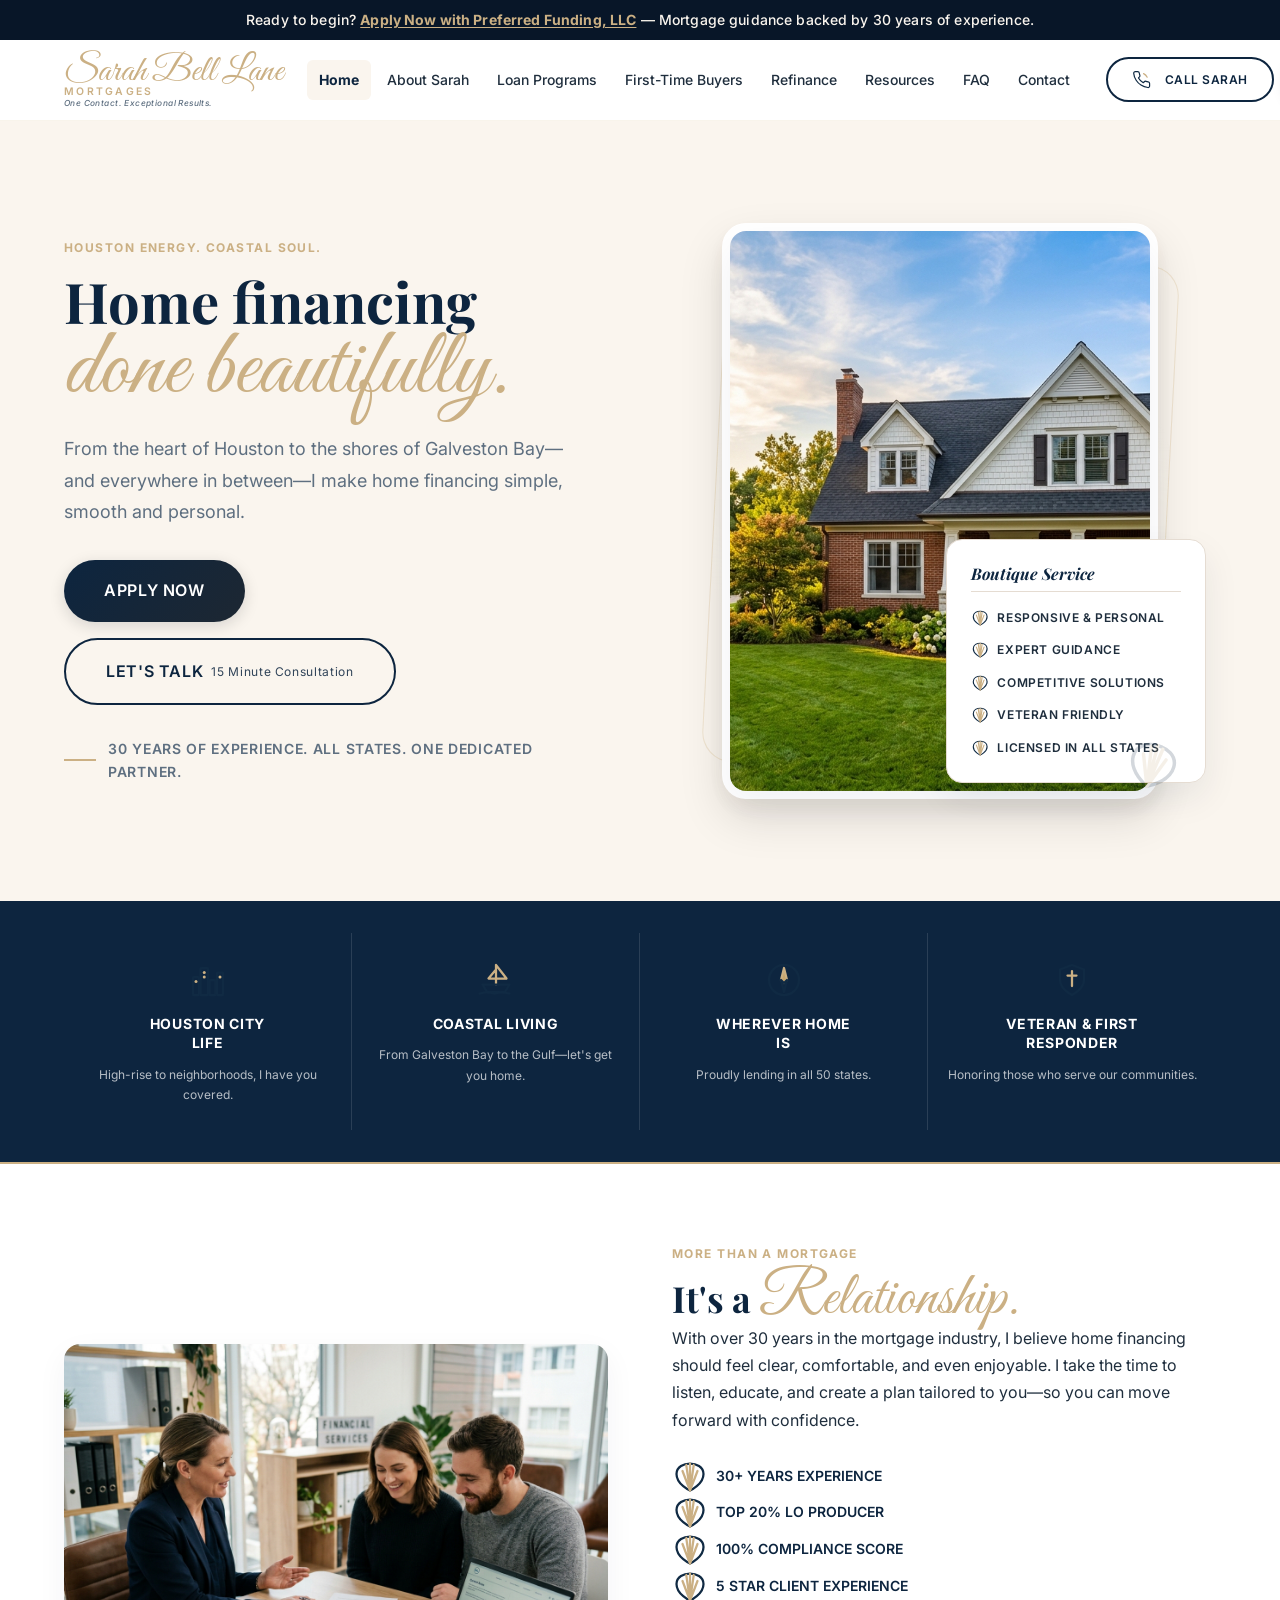
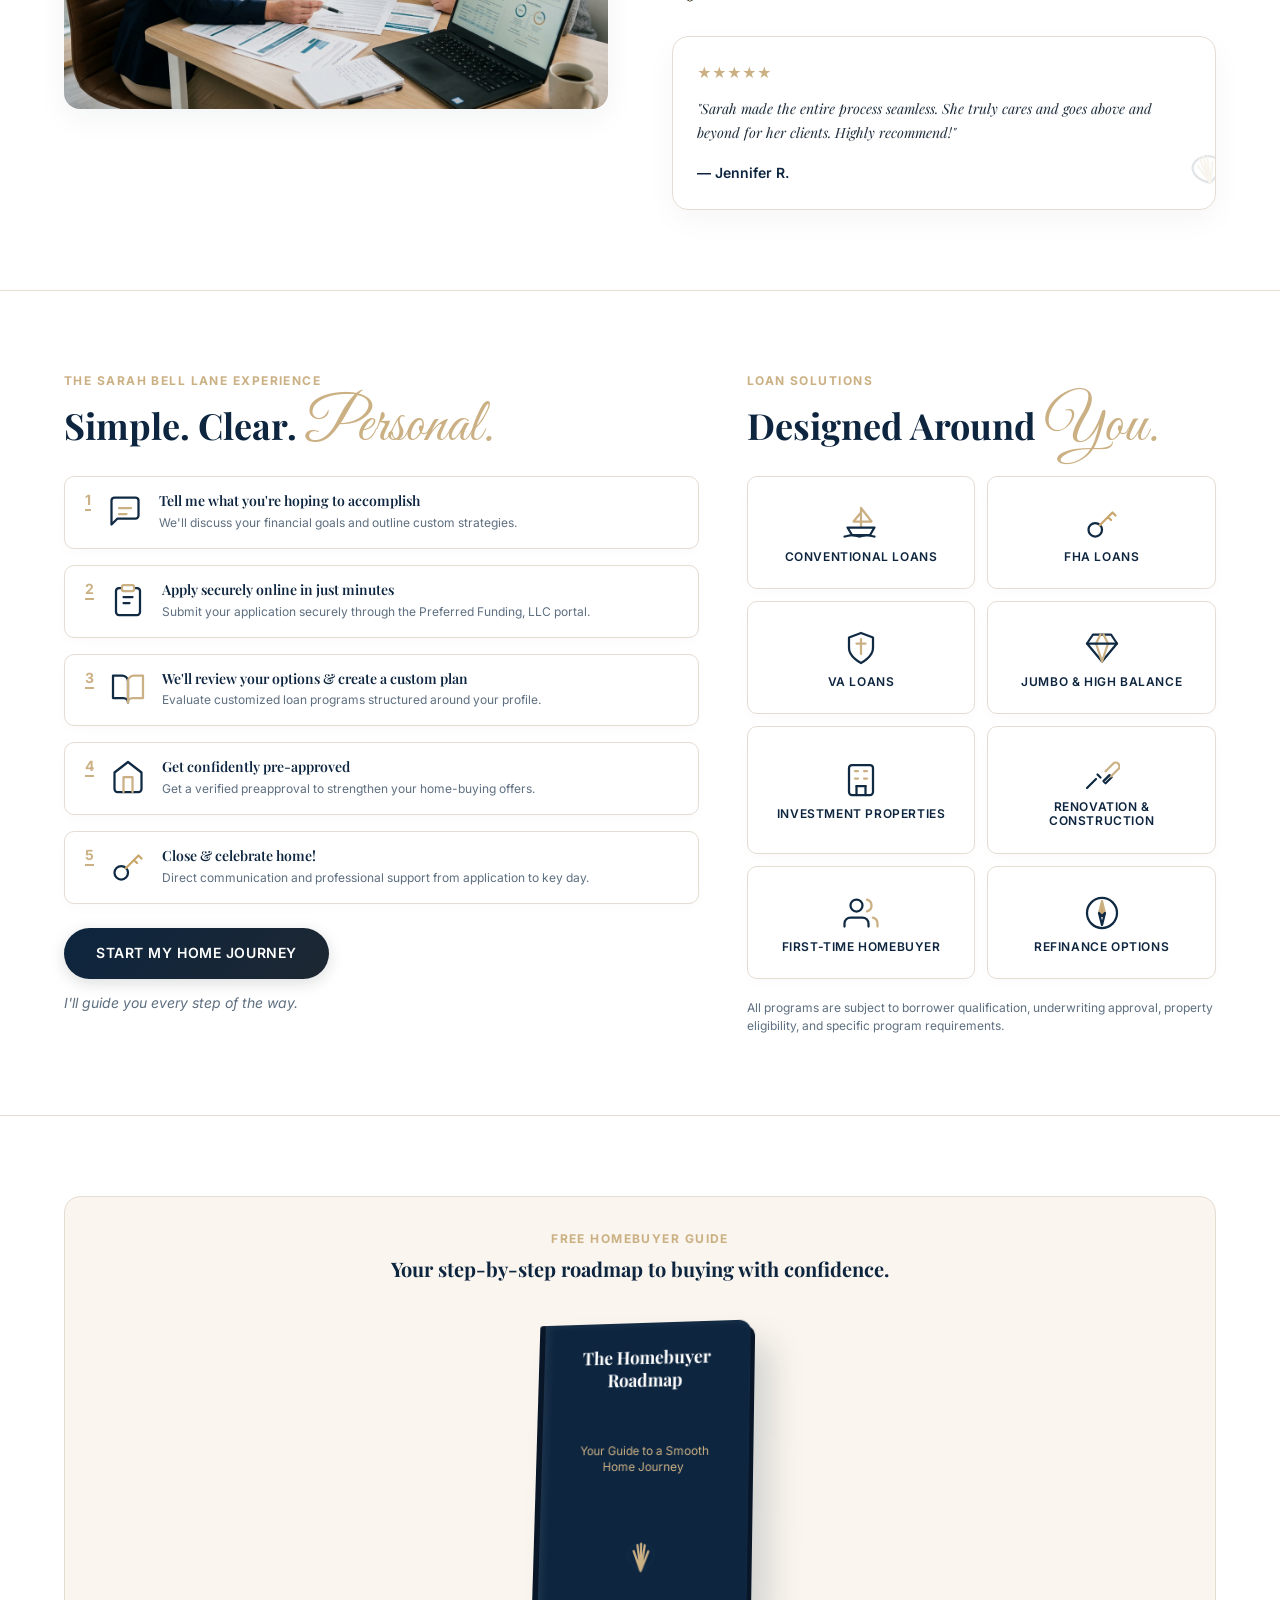
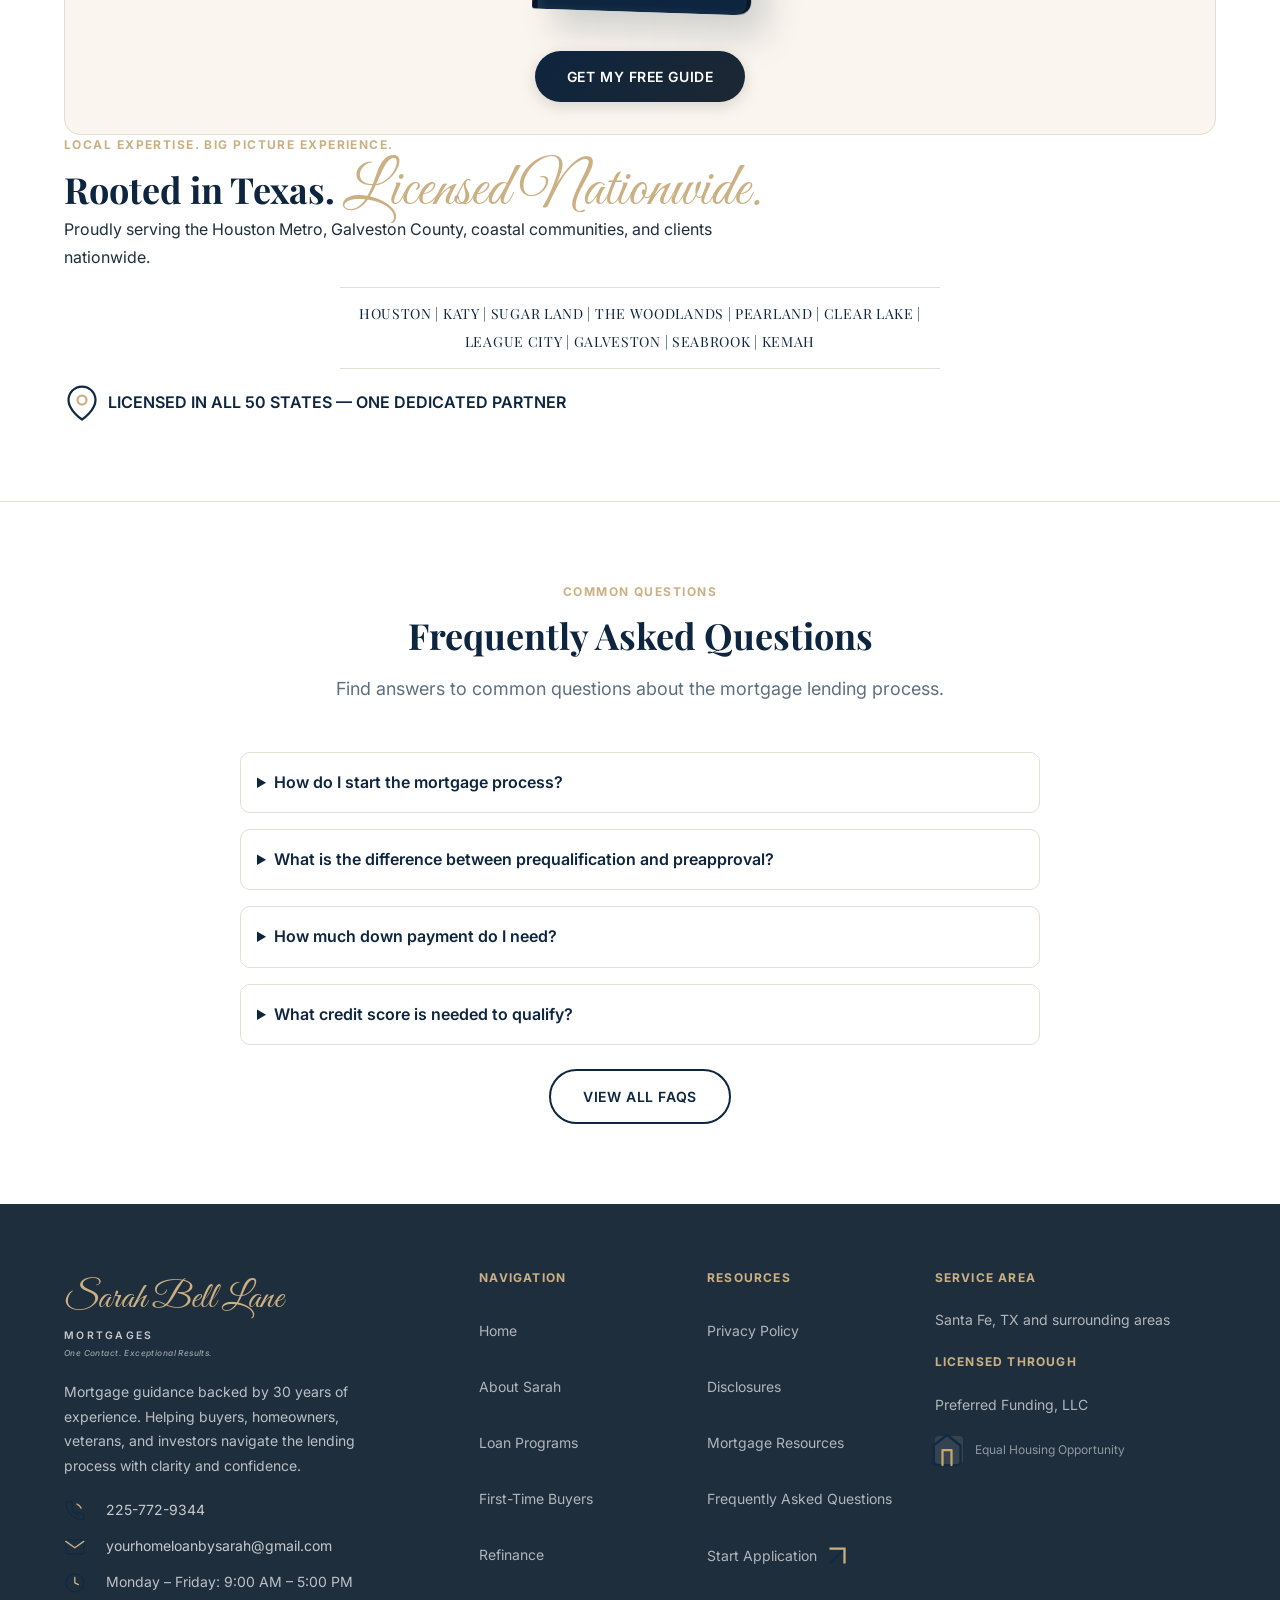
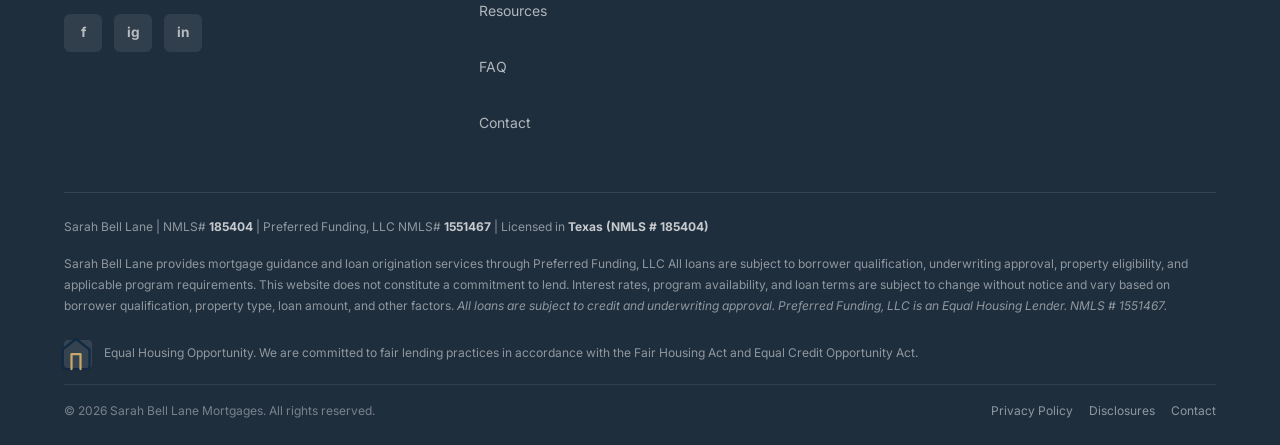
==== commit 29c93be1: "fix(mobile): comprehensive mobile optimization - remove inline style overrides, fix tablet overflow," ====
--- a/index.html
+++ b/index.html
@@ -184,23 +184,23 @@
   <!-- 2. Blue Metrics Strip -->
   <section class="metrics-strip" style="background: var(--color-primary-navy); padding: var(--space-8) 0; border-bottom: 2px solid var(--color-warm-gold);">
     <div class="container">
-      <div class="metrics-grid" style="display: grid; grid-template-columns: repeat(auto-fit, minmax(220px, 1fr)); gap: var(--space-6);">
-        <div class="metric-item" style="border-right: 1px solid rgba(255,255,255,0.12); padding-right: var(--space-4); text-align: center;">
+      <div class="metrics-grid">
+        <div class="metric-item">
           <span class="metric-value" style="font-size: 2.2rem; display: block; margin-bottom: var(--space-2);"><svg class="coastal-icon icon-skyline" width="36" height="36" viewBox="0 0 24 24" fill="none" stroke="currentColor" stroke-width="1.5" stroke-linecap="round" stroke-linejoin="round"><rect x="2" y="10" width="4" height="12" rx="0.5" stroke="#102A43"/><rect x="7" y="4" width="5" height="18" rx="0.5" stroke="#102A43"/><rect x="13" y="12" width="4" height="10" rx="0.5" stroke="#102A43"/><rect x="18" y="7" width="4" height="15" rx="0.5" stroke="#102A43"/><line x1="9.5" y1="7" x2="9.5" y2="7.01" stroke="#C9A66B" stroke-width="2" class="shimmer-win"/><line x1="9.5" y1="10" x2="9.5" y2="10.01" stroke="#C9A66B" stroke-width="2" class="shimmer-win"/><line x1="20" y1="10" x2="20" y2="10.01" stroke="#C9A66B" stroke-width="2" class="shimmer-win"/><line x1="4" y1="13" x2="4" y2="13.01" stroke="#C9A66B" stroke-width="2" class="shimmer-win"/></svg></span>
           <span class="metric-label" style="font-weight: 700; font-size: var(--text-sm); text-transform: uppercase; color: var(--color-white); display: block; margin-bottom: var(--space-1); letter-spacing: 0.05em;">Houston City Life</span>
           <span style="font-size: var(--text-xs); color: rgba(255,255,255,0.7);">High-rise to neighborhoods, I have you covered.</span>
         </div>
-        <div class="metric-item" style="border-right: 1px solid rgba(255,255,255,0.12); padding-right: var(--space-4); text-align: center;">
+        <div class="metric-item">
           <span class="metric-value" style="font-size: 2.2rem; display: block; margin-bottom: var(--space-2);"><svg class="coastal-icon icon-sailboat" width="36" height="36" viewBox="0 0 24 24" fill="none" stroke="currentColor" stroke-width="1.5" stroke-linecap="round" stroke-linejoin="round"><path class="accent-gold" d="M12 2v13M12 2l7 9H12M12 5L7 11h5" stroke="#C9A66B"/><path class="hull" d="M3 15h18l-3 5H6z" stroke="#102A43"/><path class="wave" d="M1 21c2 0 3-1 5-1s3 1 5 1 3-1 5-1 3 1 5 1" stroke="#102A43"/></svg></span>
           <span class="metric-label" style="font-weight: 700; font-size: var(--text-sm); text-transform: uppercase; color: var(--color-white); display: block; margin-bottom: var(--space-1); letter-spacing: 0.05em;">Coastal Living</span>
           <span style="font-size: var(--text-xs); color: rgba(255,255,255,0.7);">From Galveston Bay to the Gulf—let's get you home.</span>
         </div>
-        <div class="metric-item" style="border-right: 1px solid rgba(255,255,255,0.12); padding-right: var(--space-4); text-align: center;">
+        <div class="metric-item">
           <span class="metric-value" style="font-size: 2.2rem; display: block; margin-bottom: var(--space-2);"><svg class="coastal-icon icon-compass" width="36" height="36" viewBox="0 0 24 24" fill="none" stroke="currentColor" stroke-width="1.5" stroke-linecap="round" stroke-linejoin="round"><circle cx="12" cy="12" r="10" stroke="#102A43"/><polygon class="needle" points="12,4 14,12 12,14 10,12" stroke="#C9A66B" fill="#C9A66B"/><polygon class="needle-back" points="12,20 14,12 12,14 10,12" stroke="#102A43"/></svg></span>
           <span class="metric-label" style="font-weight: 700; font-size: var(--text-sm); text-transform: uppercase; color: var(--color-white); display: block; margin-bottom: var(--space-1); letter-spacing: 0.05em;">Wherever Home Is</span>
           <span style="font-size: var(--text-xs); color: rgba(255,255,255,0.7);">Proudly lending in all 50 states.</span>
         </div>
-        <div class="metric-item" style="text-align: center; border-right: none;">
+        <div class="metric-item">
           <span class="metric-value" style="font-size: 2.2rem; display: block; margin-bottom: var(--space-2);"><svg class="coastal-icon icon-shield" width="36" height="36" viewBox="0 0 24 24" fill="none" stroke="currentColor" stroke-width="1.5" stroke-linecap="round" stroke-linejoin="round"><path d="M12 22s8-4 8-10V5l-8-3-8 3v7c0 6 8 10 8 10z" stroke="#102A43"/><path class="accent-gold shield-accent" d="M12 6v10M9 9h6" stroke="#C9A66B"/></svg></span>
           <span class="metric-label" style="font-weight: 700; font-size: var(--text-sm); text-transform: uppercase; color: var(--color-white); display: block; margin-bottom: var(--space-1); letter-spacing: 0.05em;">Veteran & First Responder</span>
           <span style="font-size: var(--text-xs); color: rgba(255,255,255,0.7);">Honoring those who serve our communities.</span>
@@ -212,7 +212,7 @@
   <!-- 3. Relationship Section (About Preview) -->
   <section class="section py-lg bg-white">
     <div class="container">
-      <div class="about-split" style="display: grid; grid-template-columns: 0.8fr 1.2fr; gap: var(--space-12); align-items: center;">
+      <div class="about-split">
         <div class="about-media" style="position: relative;">
           <img src="assets/images/homebuyer-consultation.jpg" alt="Sarah Bell Lane consulting with homebuyer clients" loading="lazy" style="border-radius: var(--radius-lg); width: 100%; object-fit: cover; box-shadow: 0 10px 30px rgba(13, 37, 63, 0.05);">
         </div>
--- a/assets/css/styles.css
+++ b/assets/css/styles.css
@@ -87,6 +87,7 @@
   scroll-behavior: smooth;
   font-size: 16px;
   -webkit-text-size-adjust: 100%;
+  overflow-x: hidden;
 }
 
 body {
@@ -97,6 +98,7 @@
   background-color: var(--color-white);
   -webkit-font-smoothing: antialiased;
   -moz-osx-font-smoothing: grayscale;
+  overflow-x: hidden;
 }
 
 img {
@@ -414,9 +416,15 @@
   padding: var(--space-6) var(--space-6) calc(var(--space-16) + 70px);
   transform: translateX(100%);
   transition: transform var(--transition-base);
-}
-
-.mobile-nav.is-open { transform: translateX(0); }
+  visibility: hidden;
+  pointer-events: none;
+}
+
+.mobile-nav.is-open {
+  transform: translateX(0);
+  visibility: visible;
+  pointer-events: auto;
+}
 
 .mobile-nav-header {
   display: flex;
@@ -547,7 +555,7 @@
   transform: translateY(-2px);
 }
 
-.btn-sm  { padding: 0.5rem 1.5rem; font-size: var(--text-xs); }
+.btn-sm  { padding: 0.65rem 1.5rem; font-size: var(--text-xs); min-height: 44px; }
 .btn-lg  { padding: 1.1rem 2.5rem; font-size: var(--text-base); }
 .btn-block { width: 100%; }
 
@@ -1418,6 +1426,10 @@
   font-size: var(--text-sm);
   color: rgba(255,255,255,0.65);
   transition: color var(--transition-fast);
+  padding: 0.35rem 0;
+  min-height: 44px;
+  display: inline-flex;
+  align-items: center;
 }
 .footer-nav a:hover { color: var(--color-white); }
 
@@ -1952,6 +1964,16 @@
   .contact-grid     { grid-template-columns: 1fr; }
   .glossary-grid    { grid-template-columns: 1fr; }
   .contact-info-card { position: static; }
+
+  /* Prevent tablet overflow from absolute-positioned elements */
+  .boutique-service-box {
+    position: relative;
+    bottom: auto;
+    right: auto;
+    margin: var(--space-6) auto 0;
+    box-shadow: 0 10px 25px rgba(13, 37, 63, 0.05);
+  }
+  .hero-bg-accent { display: none; }
 }
 
 /* =====================================================
@@ -2411,6 +2433,13 @@
   .metric-item:last-child { border-bottom: none; }
   .announcement-bar { font-size: var(--text-xs); }
   .error-code { font-size: 6rem; }
+
+  /* Scale down logo and script text for small phones */
+  .site-logo .logo-name { font-size: 1.8rem; }
+  .script-text { font-size: 1.35em; }
+  .hero-title { font-size: var(--text-xl); }
+  .page-title { font-size: var(--text-2xl); }
+  .section-heading { font-size: var(--text-xl); }
 }
 
 /* =====================================================
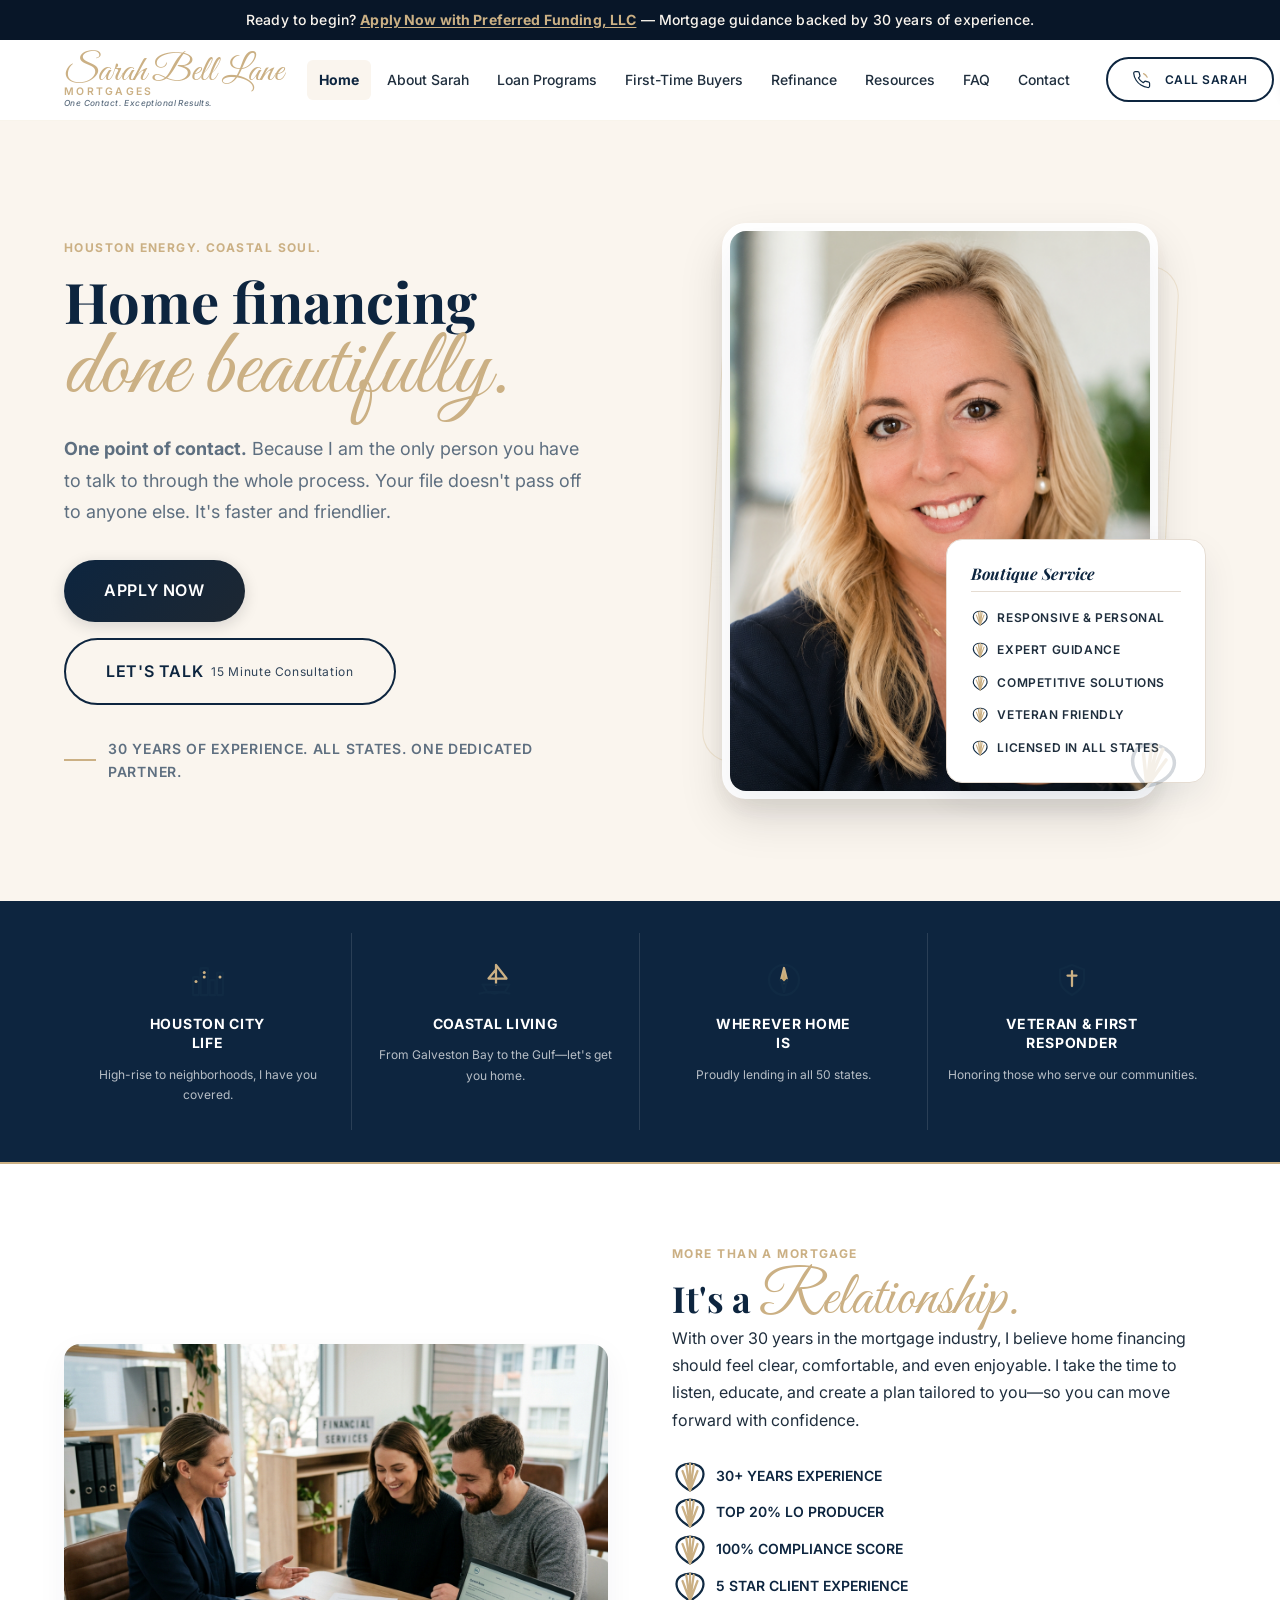
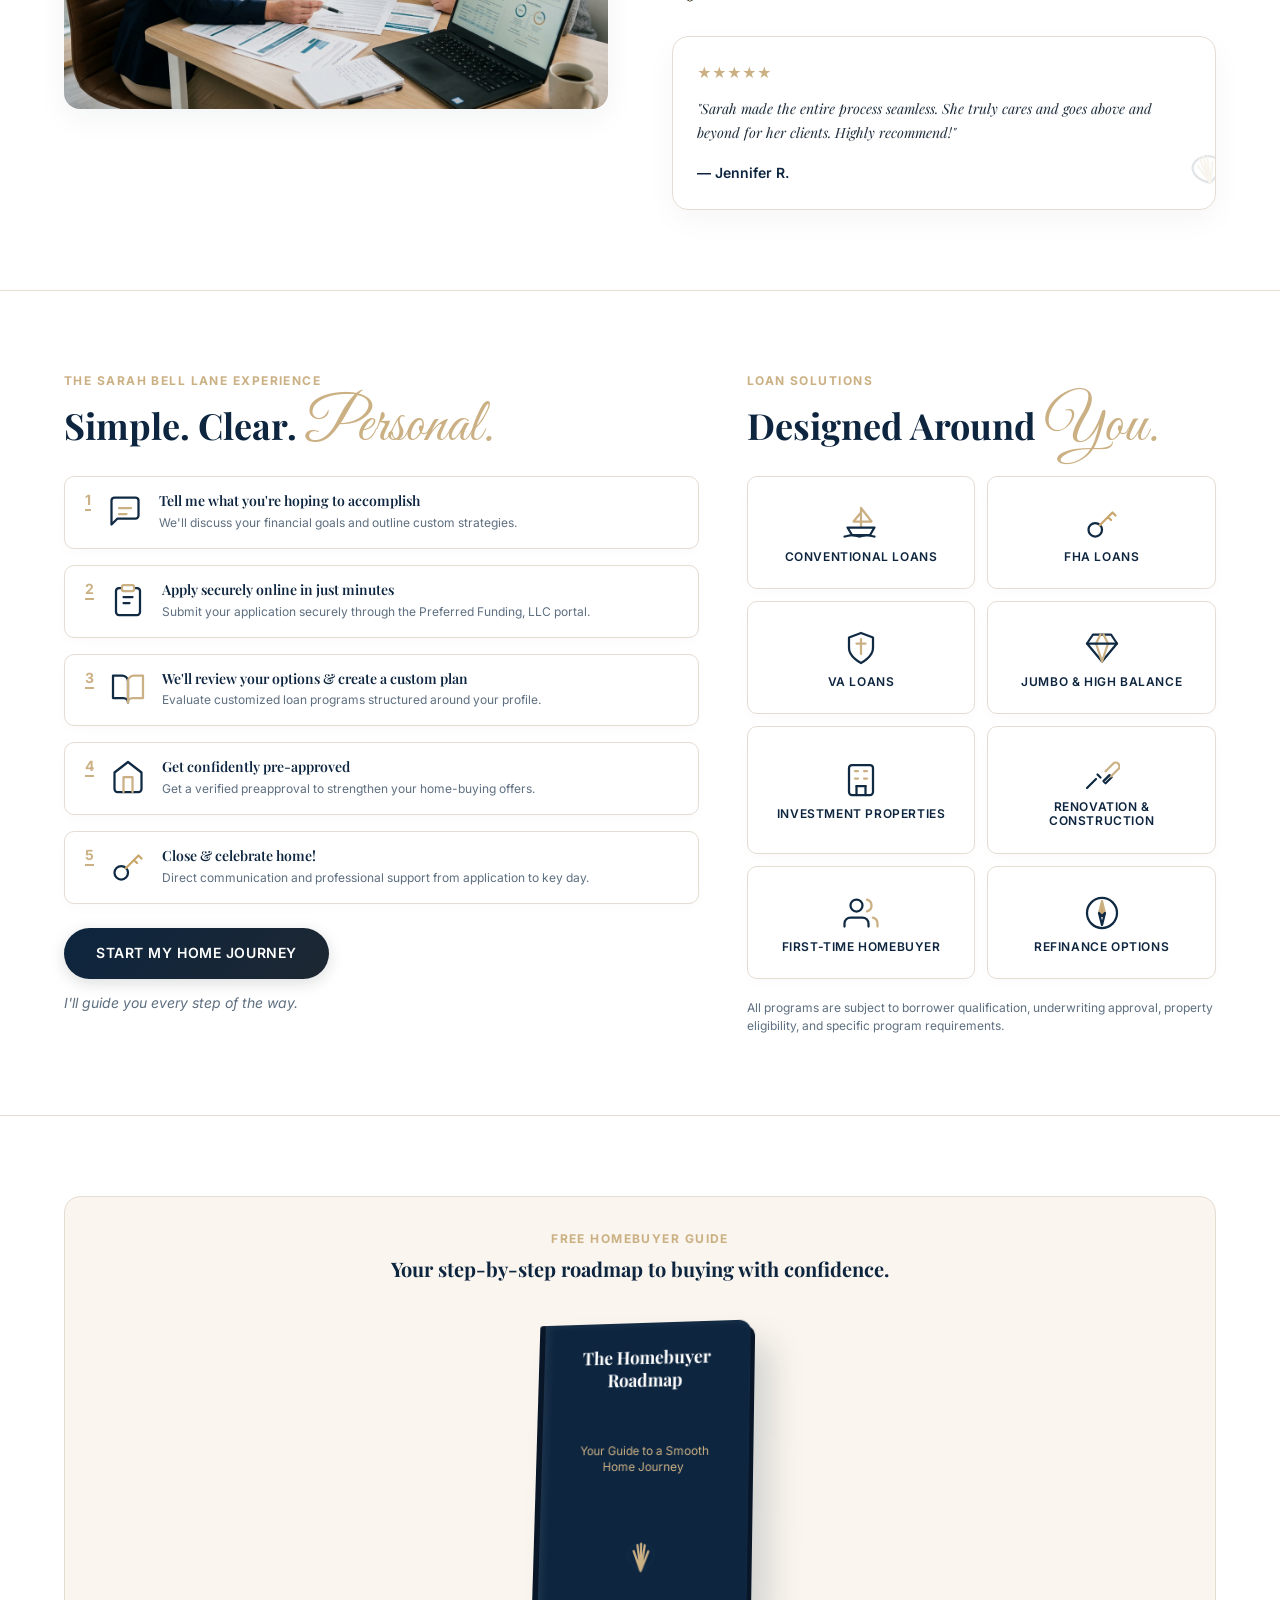
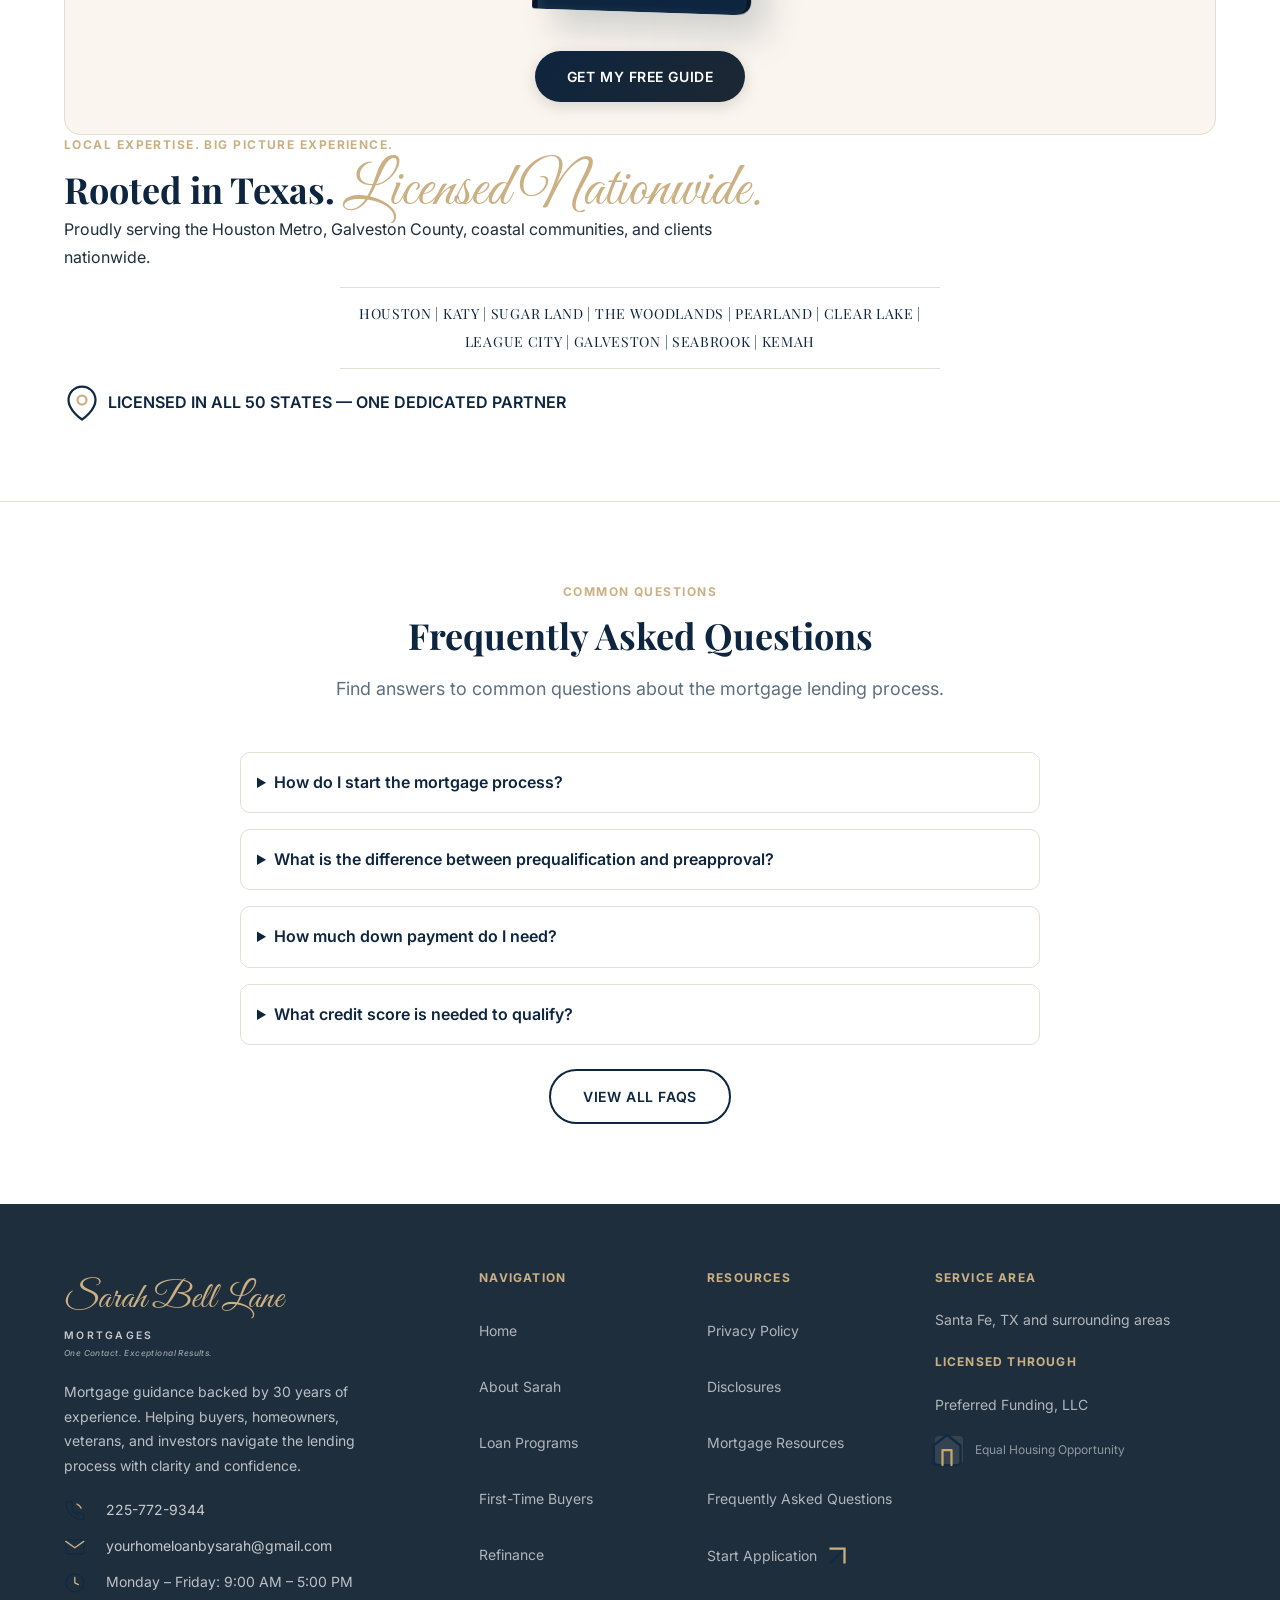
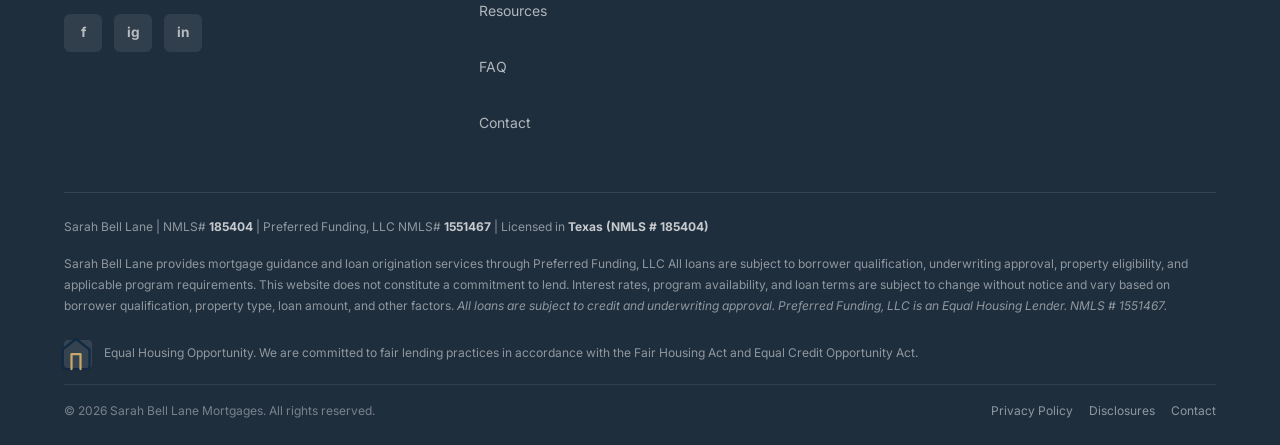
==== commit 906ec60e: "feat(home): update hero image and text to highlight single point of contact" ====
--- a/index.html
+++ b/index.html
@@ -149,7 +149,7 @@
         <div class="hero-content">
           <span class="eyebrow">Houston Energy. Coastal Soul.</span>
           <h1 class="hero-title">Home financing <span class="script-text">done beautifully.</span></h1>
-          <p class="hero-lead">From the heart of Houston to the shores of Galveston Bay—and everywhere in between—I make home financing simple, smooth and personal.</p>
+          <p class="hero-lead"><strong>One point of contact.</strong> Because I am the only person you have to talk to through the whole process. Your file doesn't pass off to anyone else. It's faster and friendlier.</p>
           <div class="hero-actions">
             <a href="https://www.preferredfundinginc.com/applications" class="btn btn-primary btn-lg" target="_blank" rel="noopener noreferrer" aria-label="Apply Now — opens Preferred Funding, LLC secure application portal in a new tab" data-external-confirm>Apply Now</a>
             <a href="contact.html" class="btn btn-secondary btn-lg">Let's Talk <span style="font-size: 0.75rem; font-weight: 400; display: block; margin-top: 2px; text-transform: none; opacity: 0.85;">15 Minute Consultation</span></a>
@@ -162,7 +162,7 @@
         <div class="hero-media">
           <div class="hero-bg-accent" aria-hidden="true" style="background: radial-gradient(circle, var(--color-warm-white) 0%, rgba(255,255,255,0) 70%);"></div>
           <div class="hero-portrait-wrapper">
-            <img src="assets/images/hero-home.jpg" alt="Sarah Bell Lane, mortgage lending professional with 30 years of experience" class="hero-portrait" width="420" height="560" loading="eager" style="border-radius: var(--radius-lg); object-fit: cover; box-shadow: 0 15px 35px rgba(13, 37, 63, 0.06);">
+            <img src="assets/images/sarah-bell-lane-headshot.png" alt="Sarah Bell Lane, mortgage lending professional with 30 years of experience" class="hero-portrait" width="420" height="560" loading="eager" style="border-radius: var(--radius-lg); object-fit: cover; box-shadow: 0 15px 35px rgba(13, 37, 63, 0.06);">
             
             <div class="boutique-service-box">
               <h3>Boutique Service</h3>
--- a/assets/css/styles.css
+++ b/assets/css/styles.css
@@ -99,6 +99,8 @@
   -webkit-font-smoothing: antialiased;
   -moz-osx-font-smoothing: grayscale;
   overflow-x: hidden;
+  overflow-wrap: break-word;
+  word-break: break-word;
 }
 
 img {
@@ -218,6 +220,8 @@
   font-size: var(--text-xl);
   color: var(--color-primary-navy);
   line-height: 1.55;
+  overflow-wrap: break-word;
+  word-break: break-word;
 }
 
 /* =====================================================
@@ -411,7 +415,7 @@
   position: fixed;
   inset: 0;
   background: var(--color-white);
-  z-index: 999;
+  z-index: 1001; /* Must be higher than .site-header (1000) */
   overflow-y: auto;
   padding: var(--space-6) var(--space-6) calc(var(--space-16) + 70px);
   transform: translateX(100%);
@@ -496,7 +500,8 @@
   transition: all 0.4s cubic-bezier(0.165, 0.84, 0.44, 1);
   cursor: pointer;
   border: 2px solid transparent;
-  white-space: nowrap;
+  white-space: normal;
+  text-align: center;
   letter-spacing: 0.04em;
   text-transform: uppercase;
 }
@@ -1853,6 +1858,12 @@
   margin-bottom: var(--space-6);
   padding-bottom: var(--space-6);
   border-bottom: 1px solid var(--color-light-gray);
+  overflow-wrap: break-word;
+  word-break: break-word;
+}
+
+.contact-info-item > span[aria-hidden="true"] {
+  flex-shrink: 0;
 }
 
 .contact-info-item:last-child {
@@ -2371,6 +2382,7 @@
   :root { --header-height: 70px; }
 
   .primary-nav       { display: none; }
+  .header-actions    { display: none !important; }
   .btn-call-header   { display: none !important; }
   .nav-toggle        { display: flex; }
   .mobile-nav        { display: block; }
@@ -2398,7 +2410,7 @@
     transform: none !important;
   }
 
-  .grid-2, .grid-3, .grid-4 { grid-template-columns: 1fr; }
+  .grid-2, .grid-3, .grid-4, .grid-2-custom { grid-template-columns: 1fr !important; }
   .form-row { grid-template-columns: 1fr; }
 
   .process-timeline {
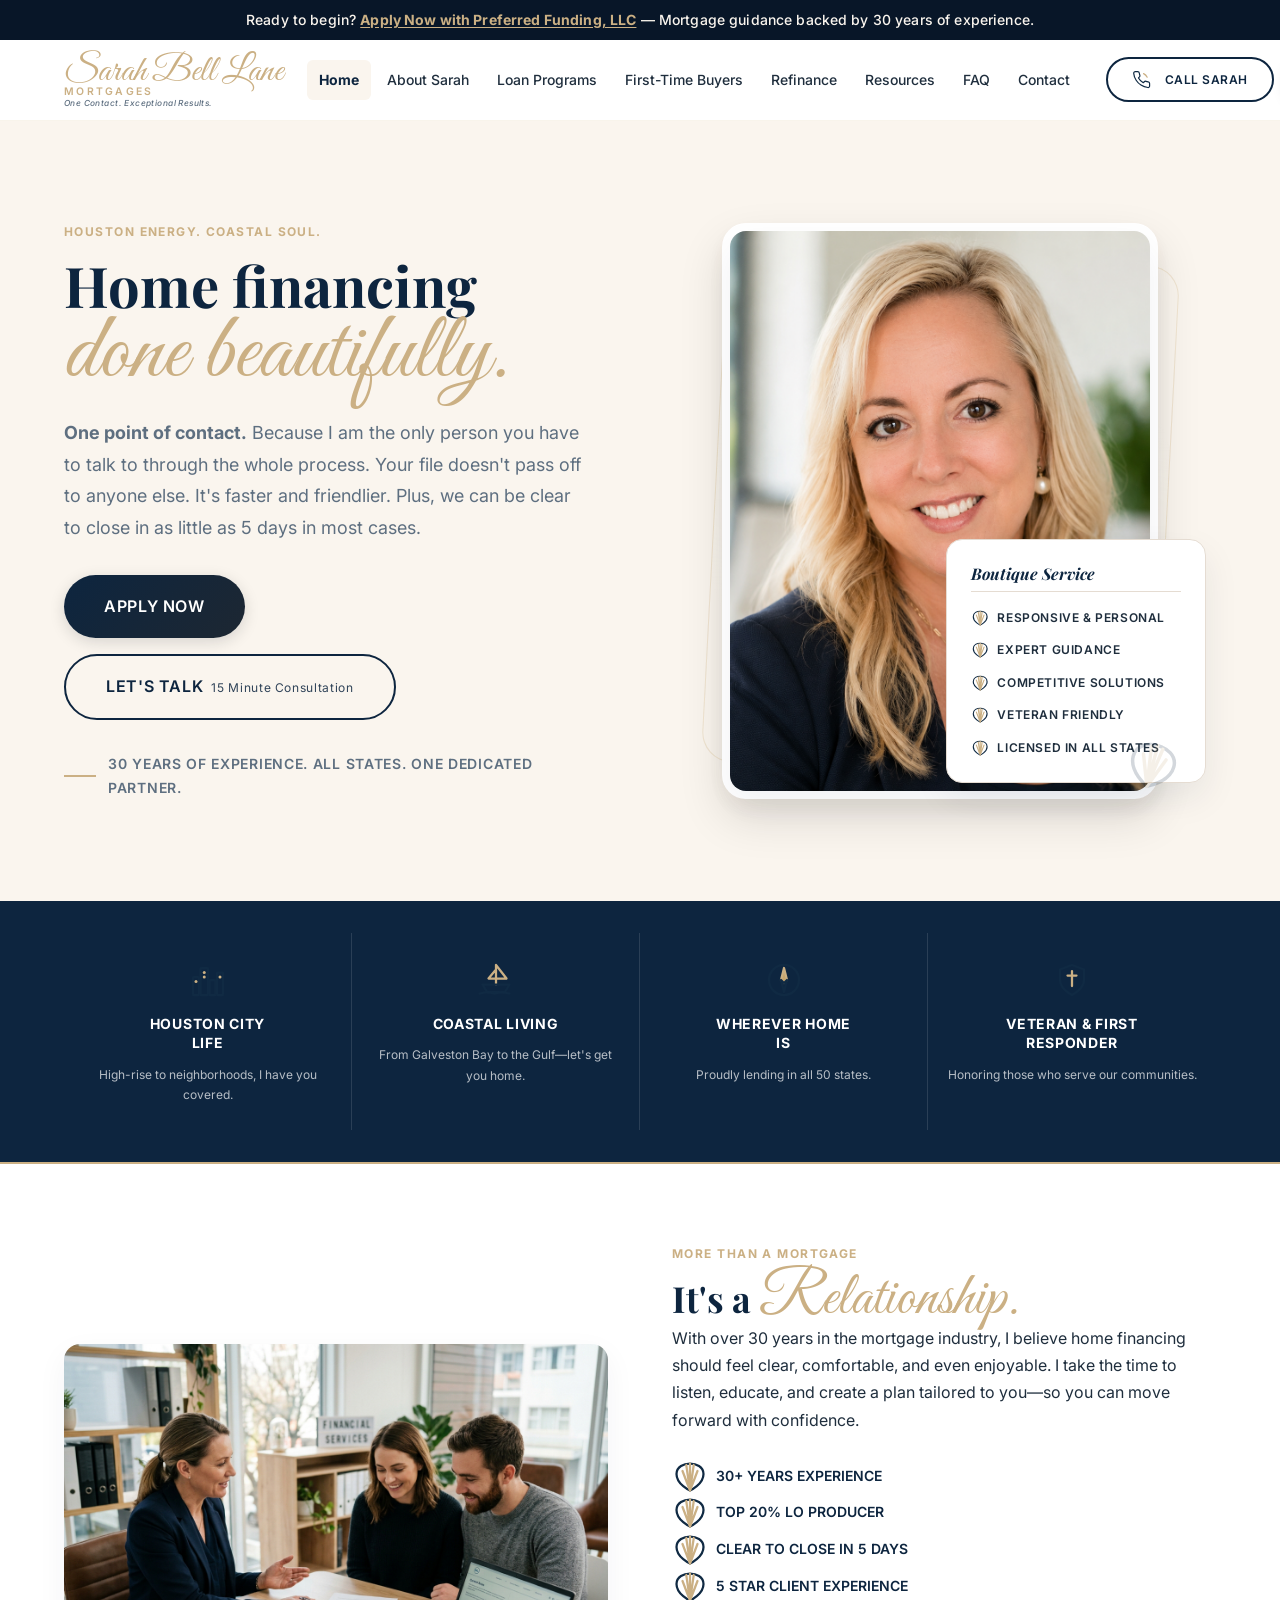
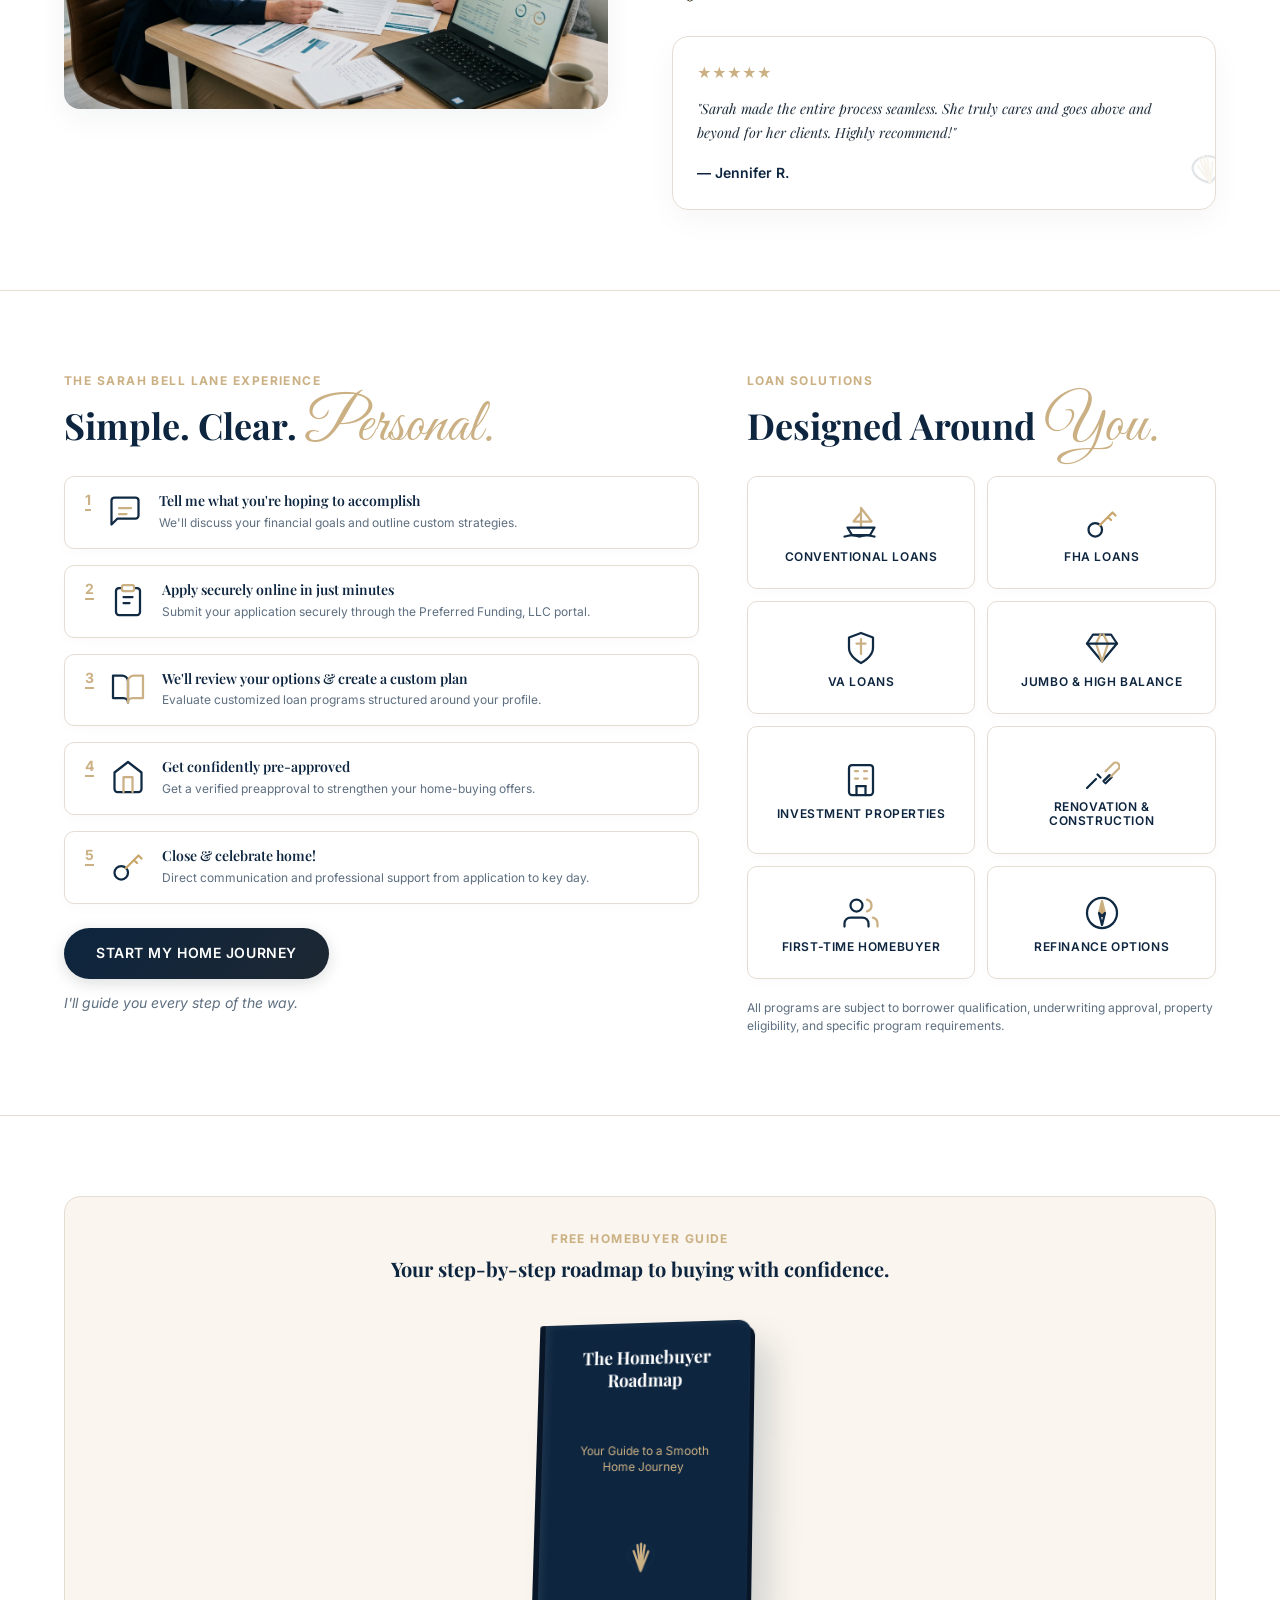
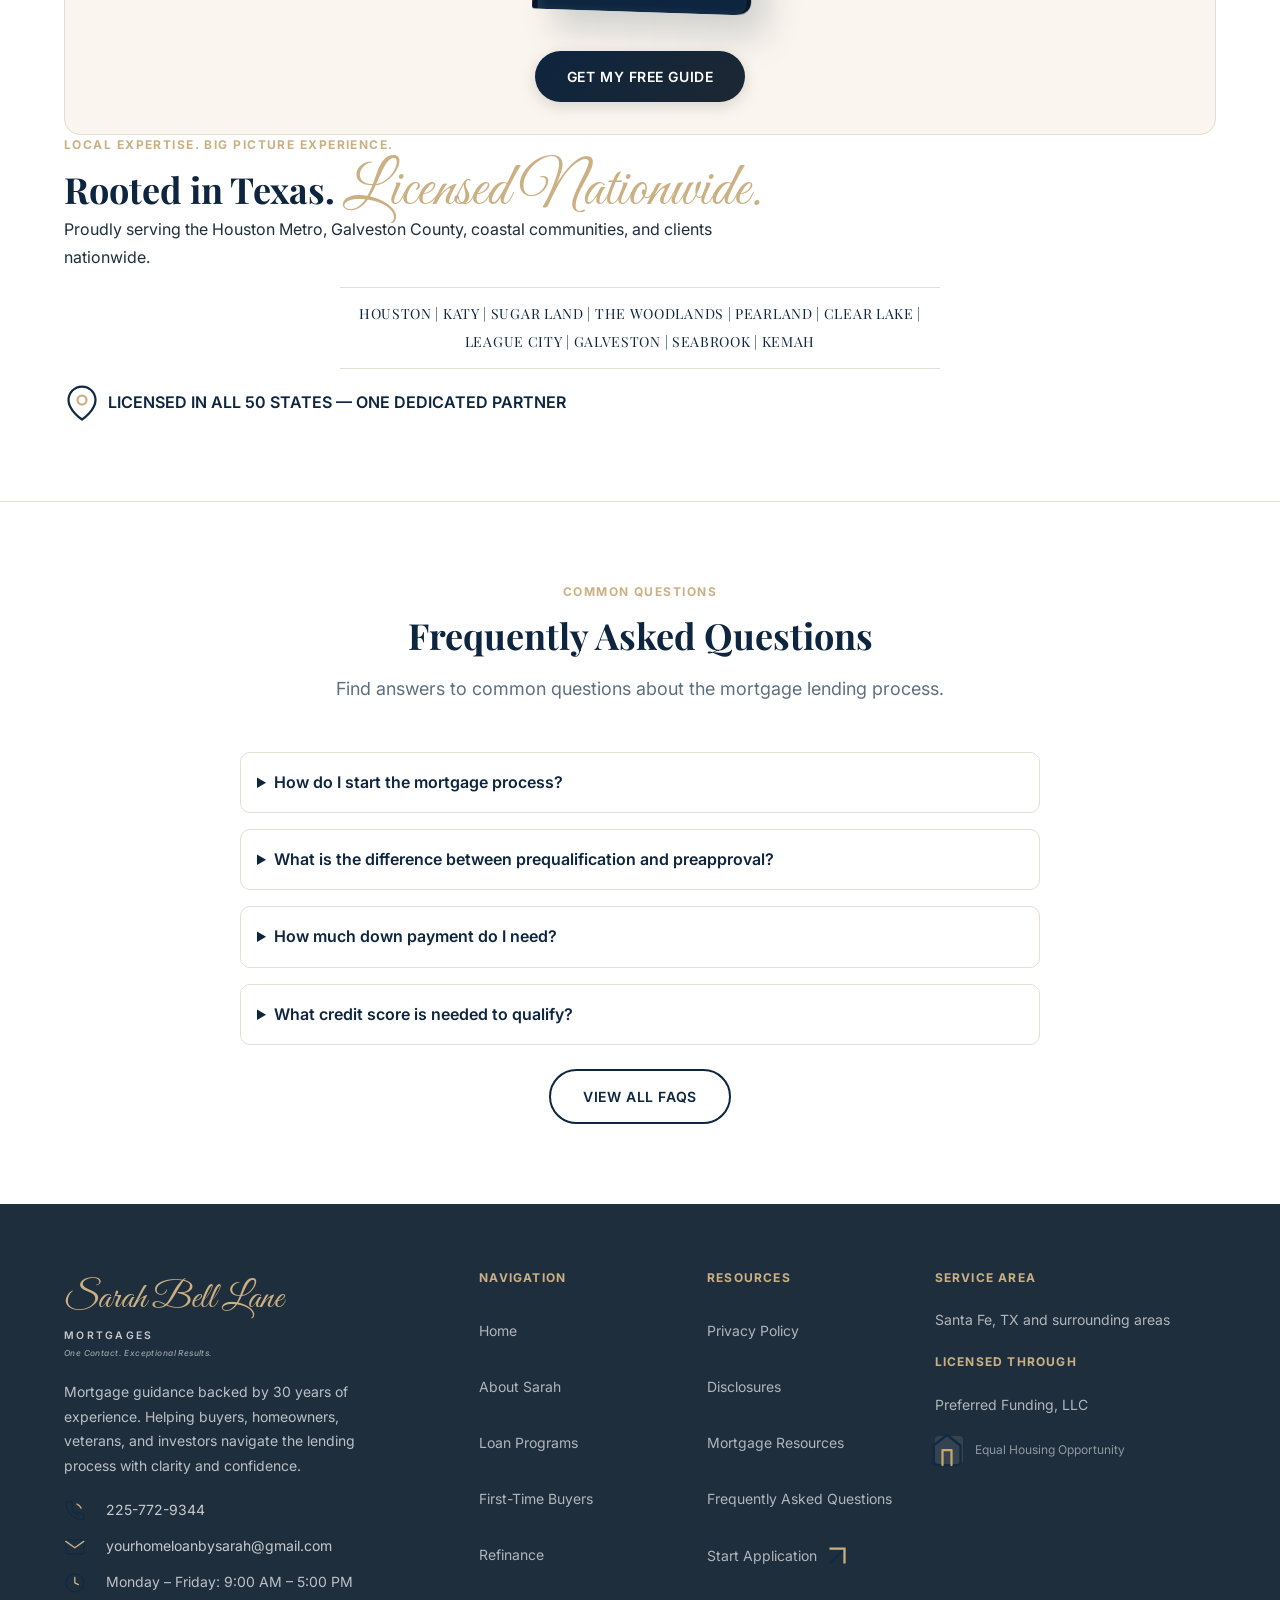
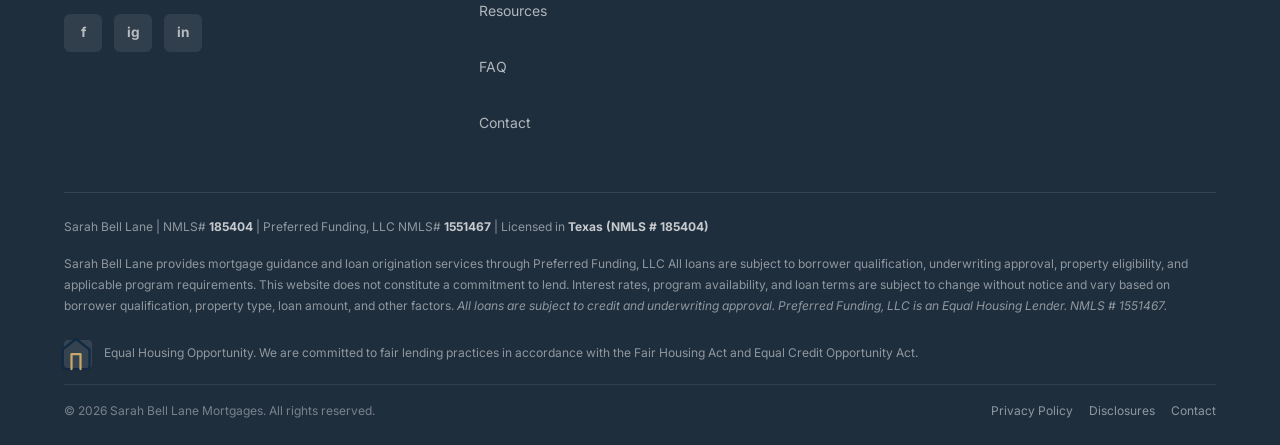
==== commit 8896011e: "feat(home): add 'clear to close in 5 days' perk to hero and relationship grid" ====
--- a/index.html
+++ b/index.html
@@ -149,7 +149,7 @@
         <div class="hero-content">
           <span class="eyebrow">Houston Energy. Coastal Soul.</span>
           <h1 class="hero-title">Home financing <span class="script-text">done beautifully.</span></h1>
-          <p class="hero-lead"><strong>One point of contact.</strong> Because I am the only person you have to talk to through the whole process. Your file doesn't pass off to anyone else. It's faster and friendlier.</p>
+          <p class="hero-lead"><strong>One point of contact.</strong> Because I am the only person you have to talk to through the whole process. Your file doesn't pass off to anyone else. It's faster and friendlier. Plus, we can be clear to close in as little as 5 days in most cases.</p>
           <div class="hero-actions">
             <a href="https://www.preferredfundinginc.com/applications" class="btn btn-primary btn-lg" target="_blank" rel="noopener noreferrer" aria-label="Apply Now — opens Preferred Funding, LLC secure application portal in a new tab" data-external-confirm>Apply Now</a>
             <a href="contact.html" class="btn btn-secondary btn-lg">Let's Talk <span style="font-size: 0.75rem; font-weight: 400; display: block; margin-top: 2px; text-transform: none; opacity: 0.85;">15 Minute Consultation</span></a>
@@ -232,7 +232,7 @@
             </div>
             <div style="display: flex; align-items: center; gap: var(--space-2);">
               <span style="font-size: 1.25rem; color: var(--color-warm-gold);"><svg class="coastal-icon icon-seashell" width="20" height="20" viewBox="0 0 24 24" fill="none" stroke="currentColor" stroke-width="1.5" stroke-linecap="round" stroke-linejoin="round"><path d="M12 21C12 21 3 17 3 10C3 5 8 3 12 3C16 3 21 5 21 10C21 17 12 21 12 21Z" stroke="#102A43"/><path class="accent-gold" d="M12 21L7 8M12 21L9.5 4M12 21L12 3M12 21L14.5 4M12 21L17 8" stroke="#C9A66B"/></svg></span>
-              <span style="font-size: var(--text-sm); font-weight: 600; text-transform: uppercase; color: var(--color-primary-navy);">100% Compliance Score</span>
+              <span style="font-size: var(--text-sm); font-weight: 600; text-transform: uppercase; color: var(--color-primary-navy);">Clear to Close in 5 Days</span>
             </div>
             <div style="display: flex; align-items: center; gap: var(--space-2);">
               <span style="font-size: 1.25rem; color: var(--color-warm-gold);"><svg class="coastal-icon icon-seashell" width="20" height="20" viewBox="0 0 24 24" fill="none" stroke="currentColor" stroke-width="1.5" stroke-linecap="round" stroke-linejoin="round"><path d="M12 21C12 21 3 17 3 10C3 5 8 3 12 3C16 3 21 5 21 10C21 17 12 21 12 21Z" stroke="#102A43"/><path class="accent-gold" d="M12 21L7 8M12 21L9.5 4M12 21L12 3M12 21L14.5 4M12 21L17 8" stroke="#C9A66B"/></svg></span>
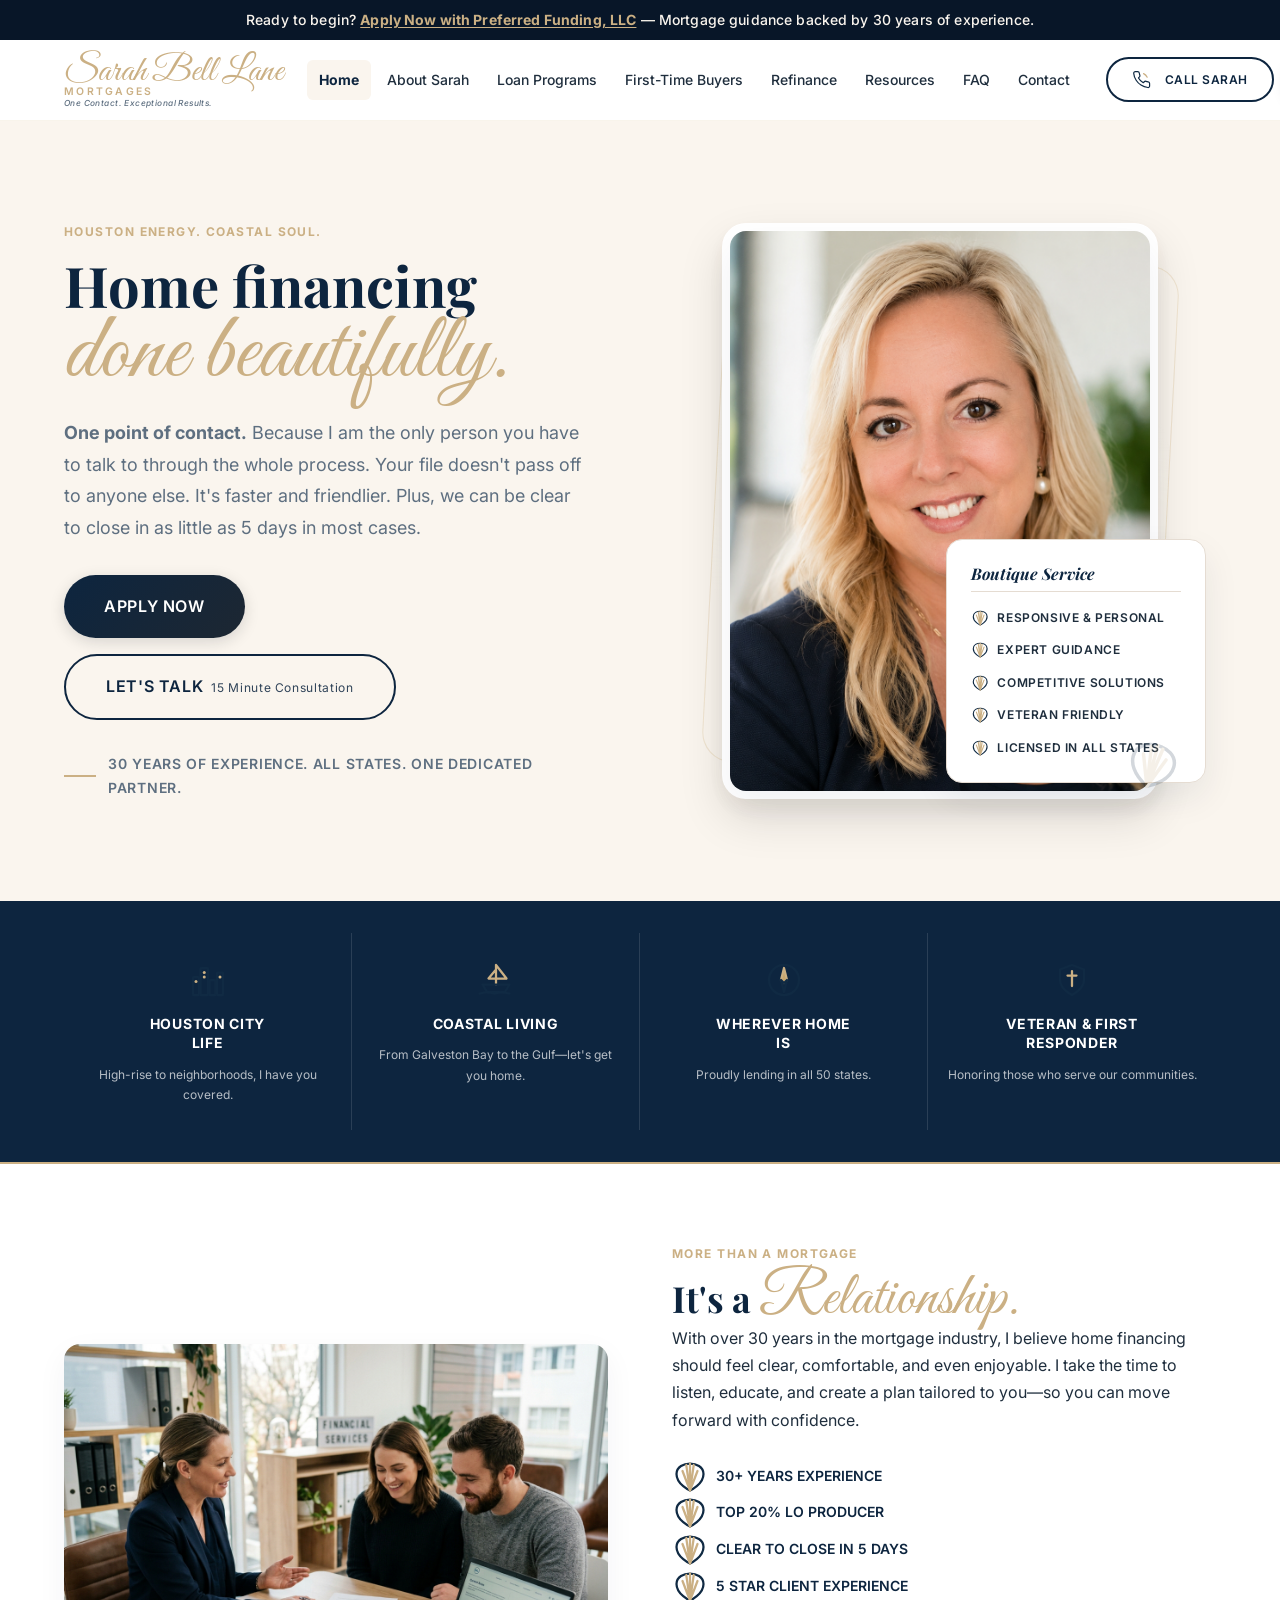
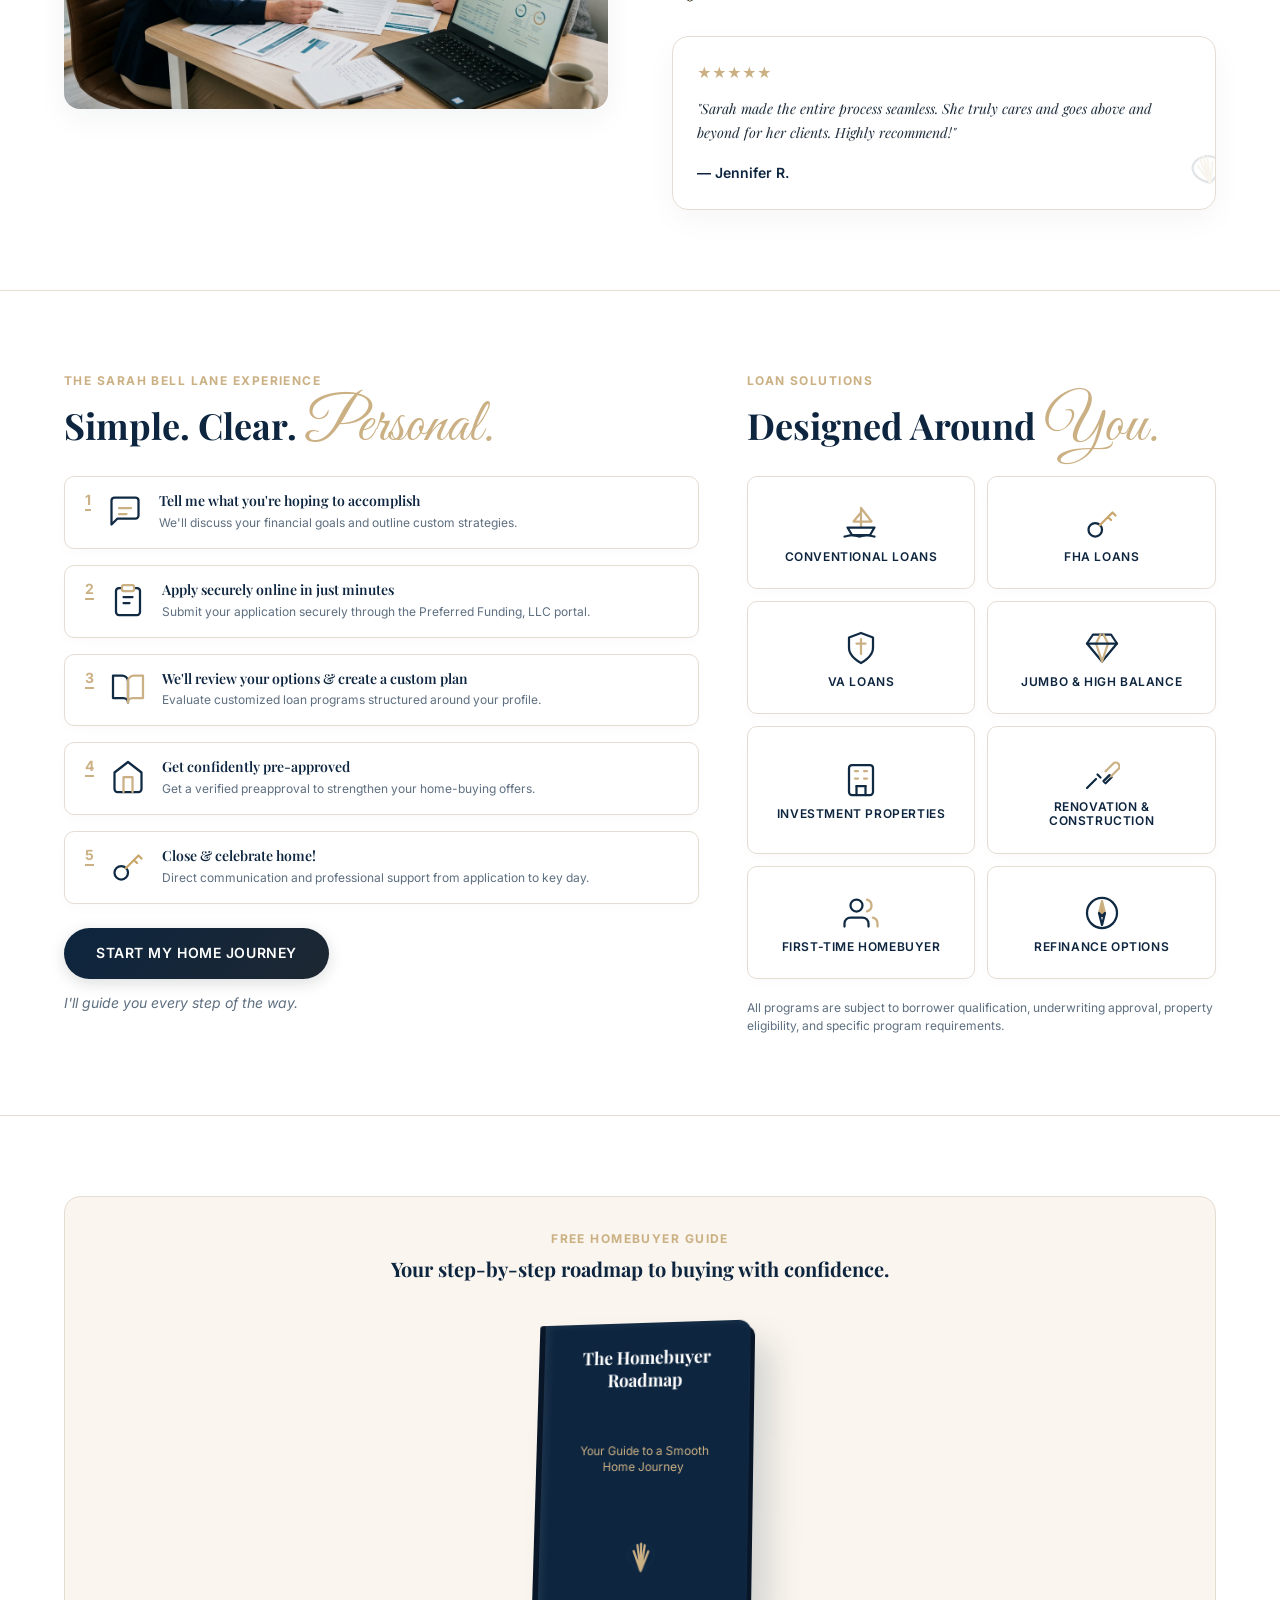
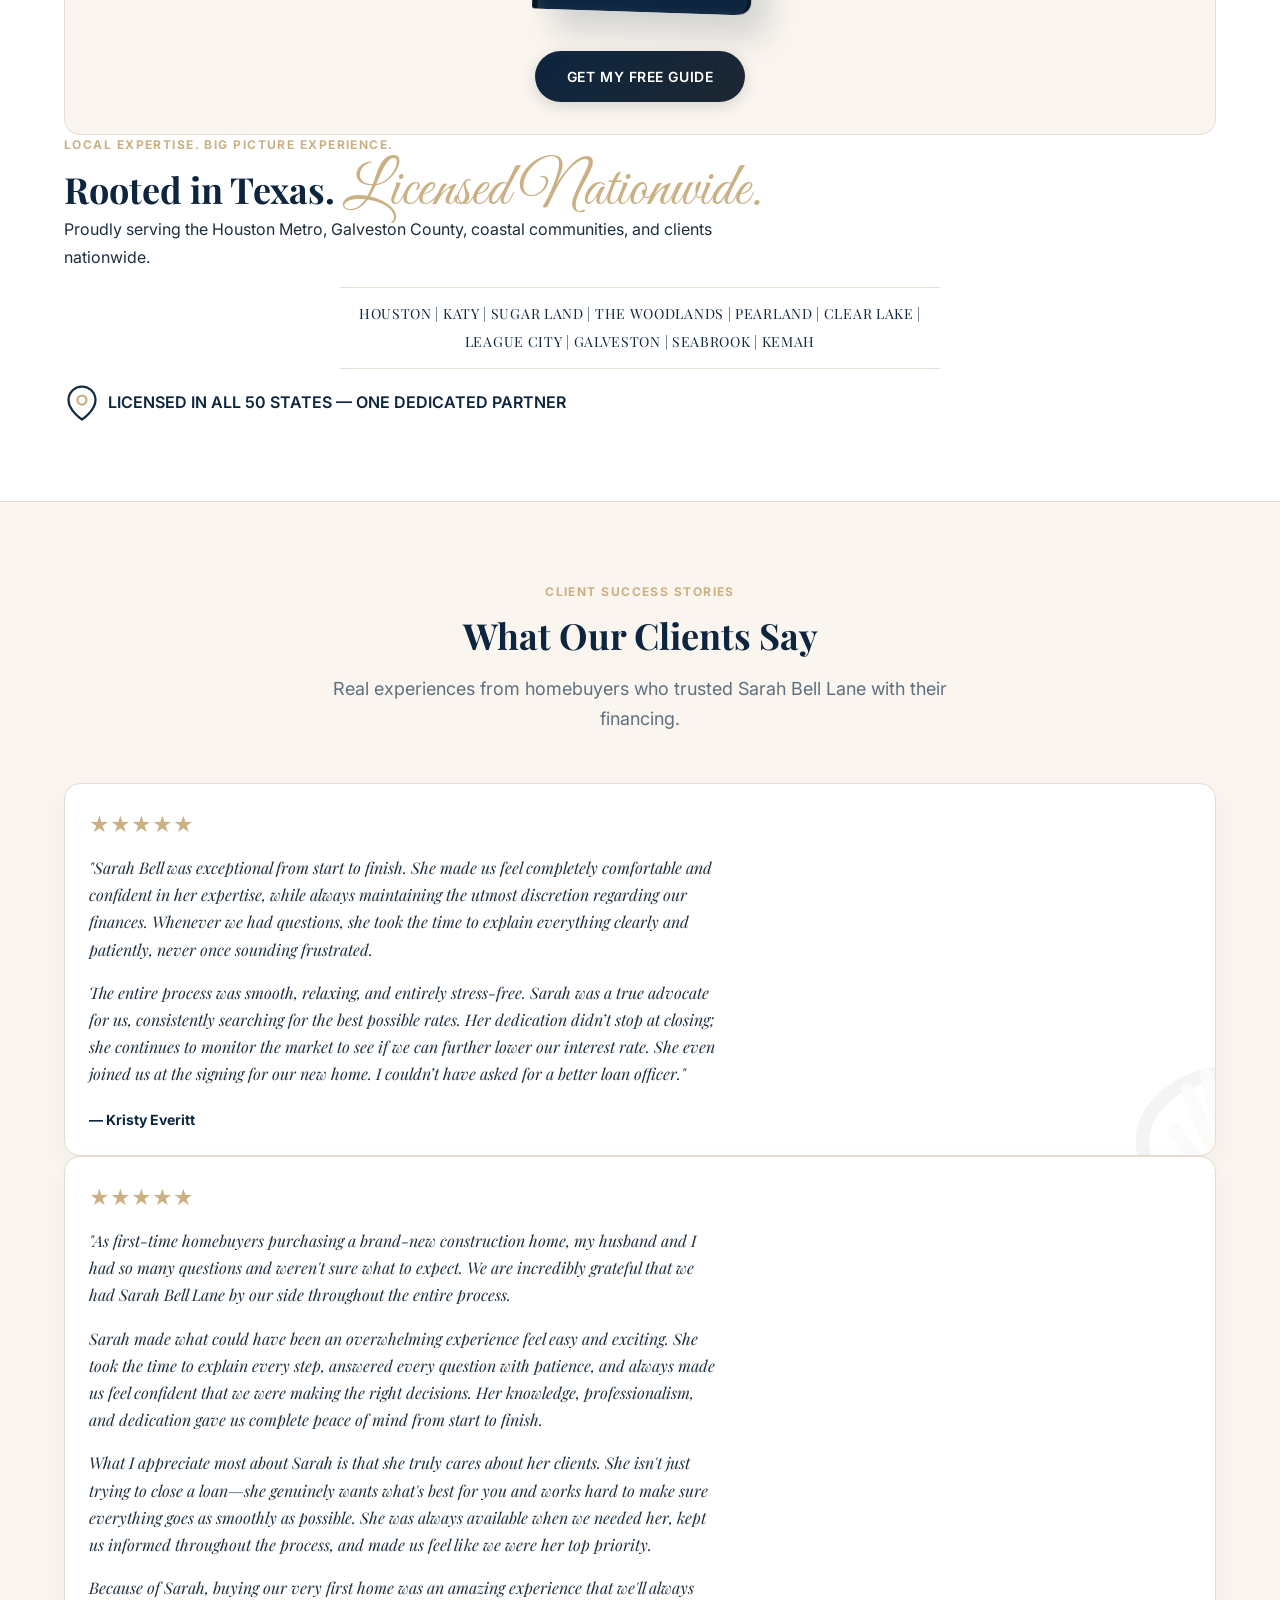
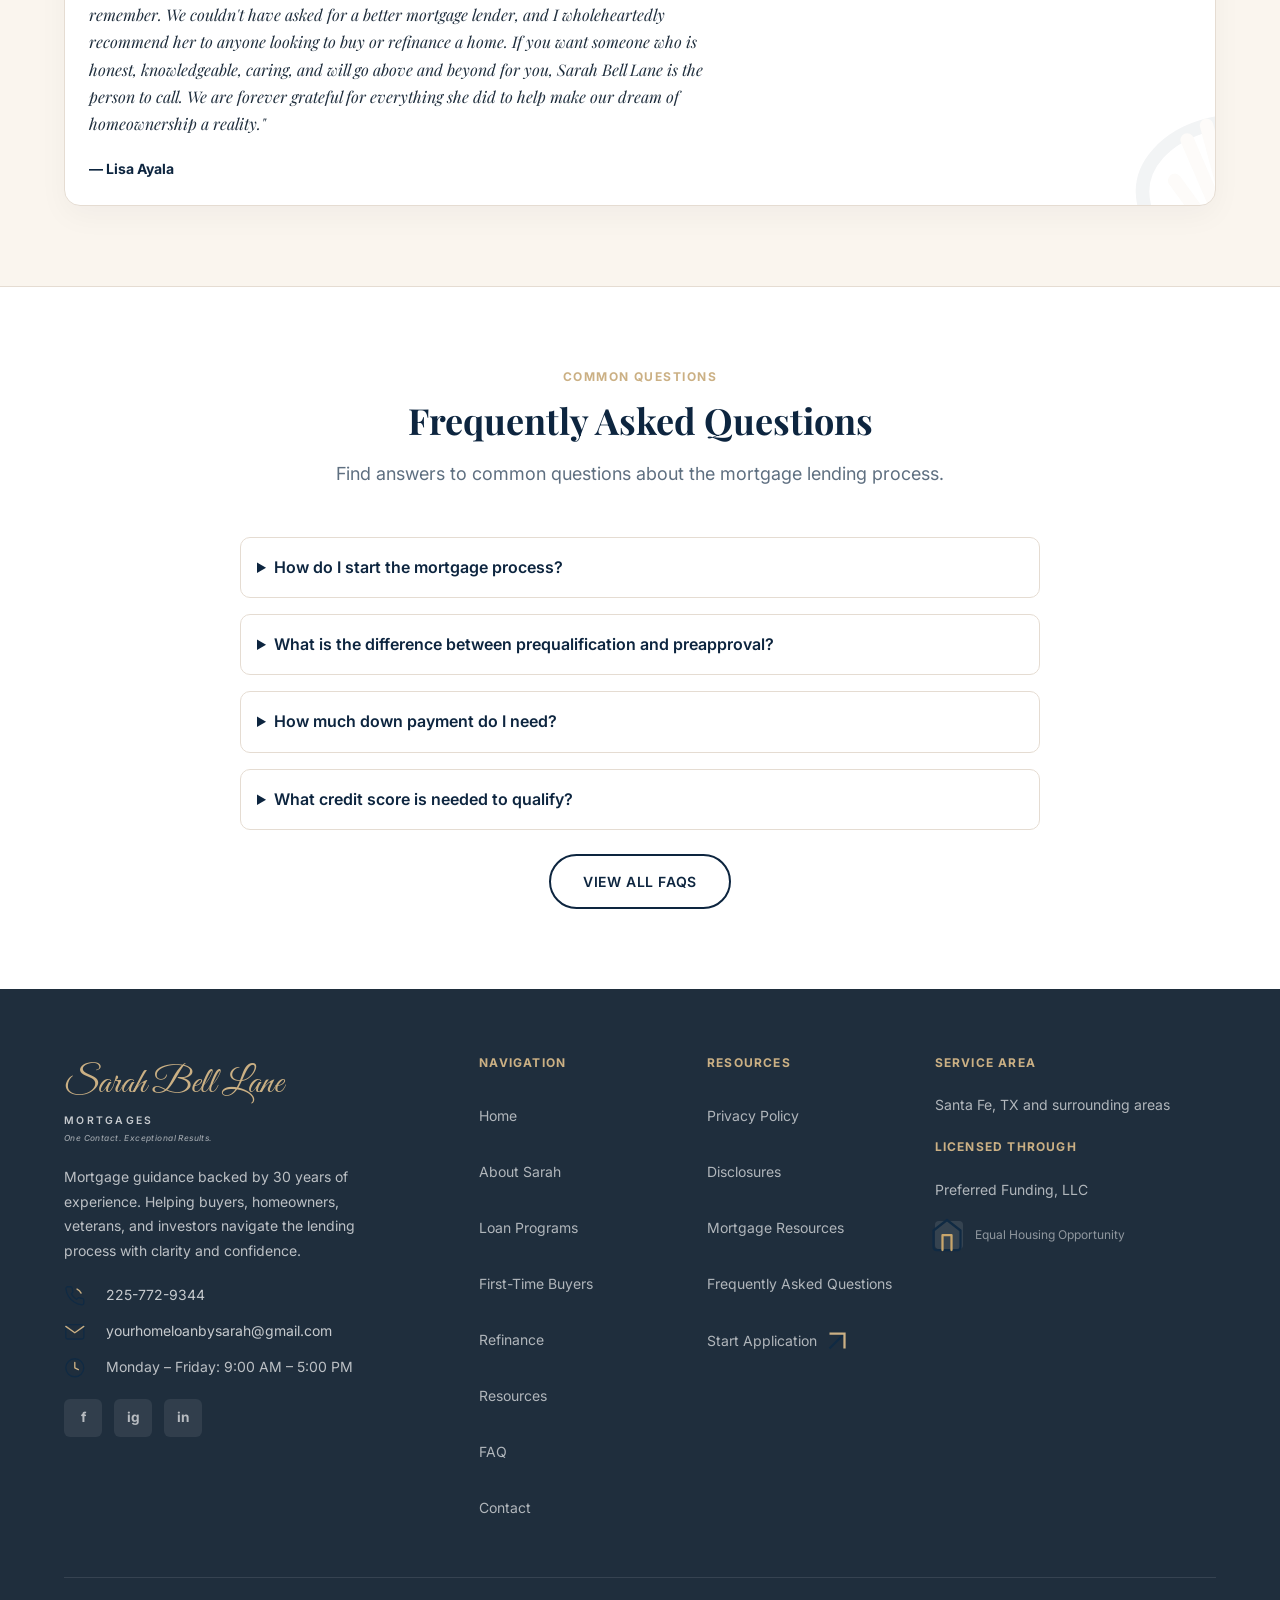
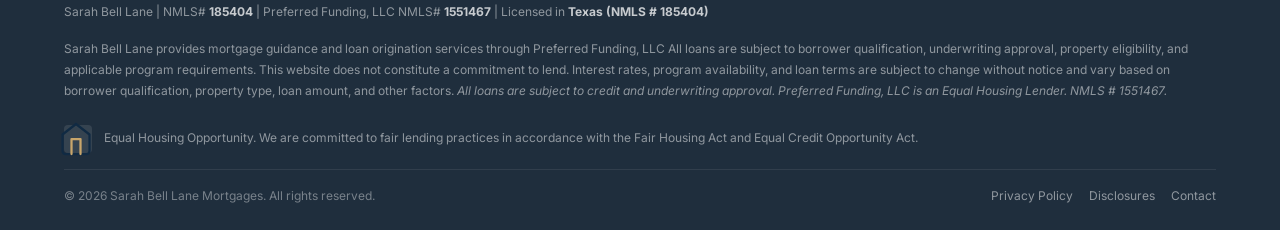
==== commit 78b84084: "feat(home): add dedicated testimonials section for kristy and lisa" ====
--- a/index.html
+++ b/index.html
@@ -410,6 +410,40 @@
     </div>
   </section>
 
+  <!-- 5.5. Testimonials Section -->
+  <section class="bg-warm-white py-lg section" style="border-top: 1px solid var(--color-light-gray);">
+    <div class="container">
+      <div class="section-header text-center">
+        <span class="eyebrow">Client Success Stories</span>
+        <h2>What Our Clients Say</h2>
+        <p>Real experiences from homebuyers who trusted Sarah Bell Lane with their financing.</p>
+      </div>
+      <div class="grid-2" style="gap: var(--space-6); align-items: start;">
+        <div class="testimonial-card-beach" style="height: 100%;">
+          <div class="stars" style="margin-bottom: var(--space-3); color: var(--color-warm-gold); font-size: 1.25rem;">★★★★★</div>
+          <blockquote style="border: none; padding: 0; margin: 0; font-size: 1rem; color: var(--color-charcoal); font-style: italic;">
+            <p>"Sarah Bell was exceptional from start to finish. She made us feel completely comfortable and confident in her expertise, while always maintaining the utmost discretion regarding our finances. Whenever we had questions, she took the time to explain everything clearly and patiently, never once sounding frustrated.</p>
+            <p>The entire process was smooth, relaxing, and entirely stress-free. Sarah was a true advocate for us, consistently searching for the best possible rates. Her dedication didn’t stop at closing; she continues to monitor the market to see if we can further lower our interest rate. She even joined us at the signing for our new home. I couldn’t have asked for a better loan officer."</p>
+          </blockquote>
+          <div class="author" style="margin-top: var(--space-5); font-weight: 700; color: var(--color-primary-navy);">— Kristy Everitt</div>
+          <div class="shell-bg" aria-hidden="true" style="position: absolute; bottom: -20px; right: -20px; color: var(--color-warm-gold); opacity: 0.05; transform: rotate(-15deg) scale(6);"><svg class="coastal-icon icon-seashell" width="20" height="20" viewBox="0 0 24 24" fill="none" stroke="currentColor" stroke-width="1.5" stroke-linecap="round" stroke-linejoin="round"><path d="M12 21C12 21 3 17 3 10C3 5 8 3 12 3C16 3 21 5 21 10C21 17 12 21 12 21Z" stroke="#102A43"/><path class="accent-gold" d="M12 21L7 8M12 21L9.5 4M12 21L12 3M12 21L14.5 4M12 21L17 8" stroke="#C9A66B"/></svg></div>
+        </div>
+        <div class="testimonial-card-beach" style="height: 100%;">
+          <div class="stars" style="margin-bottom: var(--space-3); color: var(--color-warm-gold); font-size: 1.25rem;">★★★★★</div>
+          <blockquote style="border: none; padding: 0; margin: 0; font-size: 1rem; color: var(--color-charcoal); font-style: italic;">
+            <p>"As first-time homebuyers purchasing a brand-new construction home, my husband and I had so many questions and weren't sure what to expect. We are incredibly grateful that we had Sarah Bell Lane by our side throughout the entire process.</p>
+            <p>Sarah made what could have been an overwhelming experience feel easy and exciting. She took the time to explain every step, answered every question with patience, and always made us feel confident that we were making the right decisions. Her knowledge, professionalism, and dedication gave us complete peace of mind from start to finish.</p>
+            <p>What I appreciate most about Sarah is that she truly cares about her clients. She isn't just trying to close a loan—she genuinely wants what's best for you and works hard to make sure everything goes as smoothly as possible. She was always available when we needed her, kept us informed throughout the process, and made us feel like we were her top priority.</p>
+            <p>Because of Sarah, buying our very first home was an amazing experience that we'll always remember. We couldn't have asked for a better mortgage lender, and I wholeheartedly recommend her to anyone looking to buy or refinance a home. If you want someone who is honest, knowledgeable, caring, and will go above and beyond for you, Sarah Bell Lane is the person to call. We are forever grateful for everything she did to help make our dream of homeownership a reality."</p>
+          </blockquote>
+          <div class="author" style="margin-top: var(--space-5); font-weight: 700; color: var(--color-primary-navy);">— Lisa Ayala</div>
+          <div class="shell-bg" aria-hidden="true" style="position: absolute; bottom: -20px; right: -20px; color: var(--color-warm-gold); opacity: 0.05; transform: rotate(-15deg) scale(6);"><svg class="coastal-icon icon-seashell" width="20" height="20" viewBox="0 0 24 24" fill="none" stroke="currentColor" stroke-width="1.5" stroke-linecap="round" stroke-linejoin="round"><path d="M12 21C12 21 3 17 3 10C3 5 8 3 12 3C16 3 21 5 21 10C21 17 12 21 12 21Z" stroke="#102A43"/><path class="accent-gold" d="M12 21L7 8M12 21L9.5 4M12 21L12 3M12 21L14.5 4M12 21L17 8" stroke="#C9A66B"/></svg></div>
+        </div>
+      </div>
+    </div>
+  </section>
+
+
   <!-- 6. FAQ Section -->
   <section class="bg-soft-gold py-lg section" style="border-top: 1px solid var(--color-light-gray);">
     <div class="container">
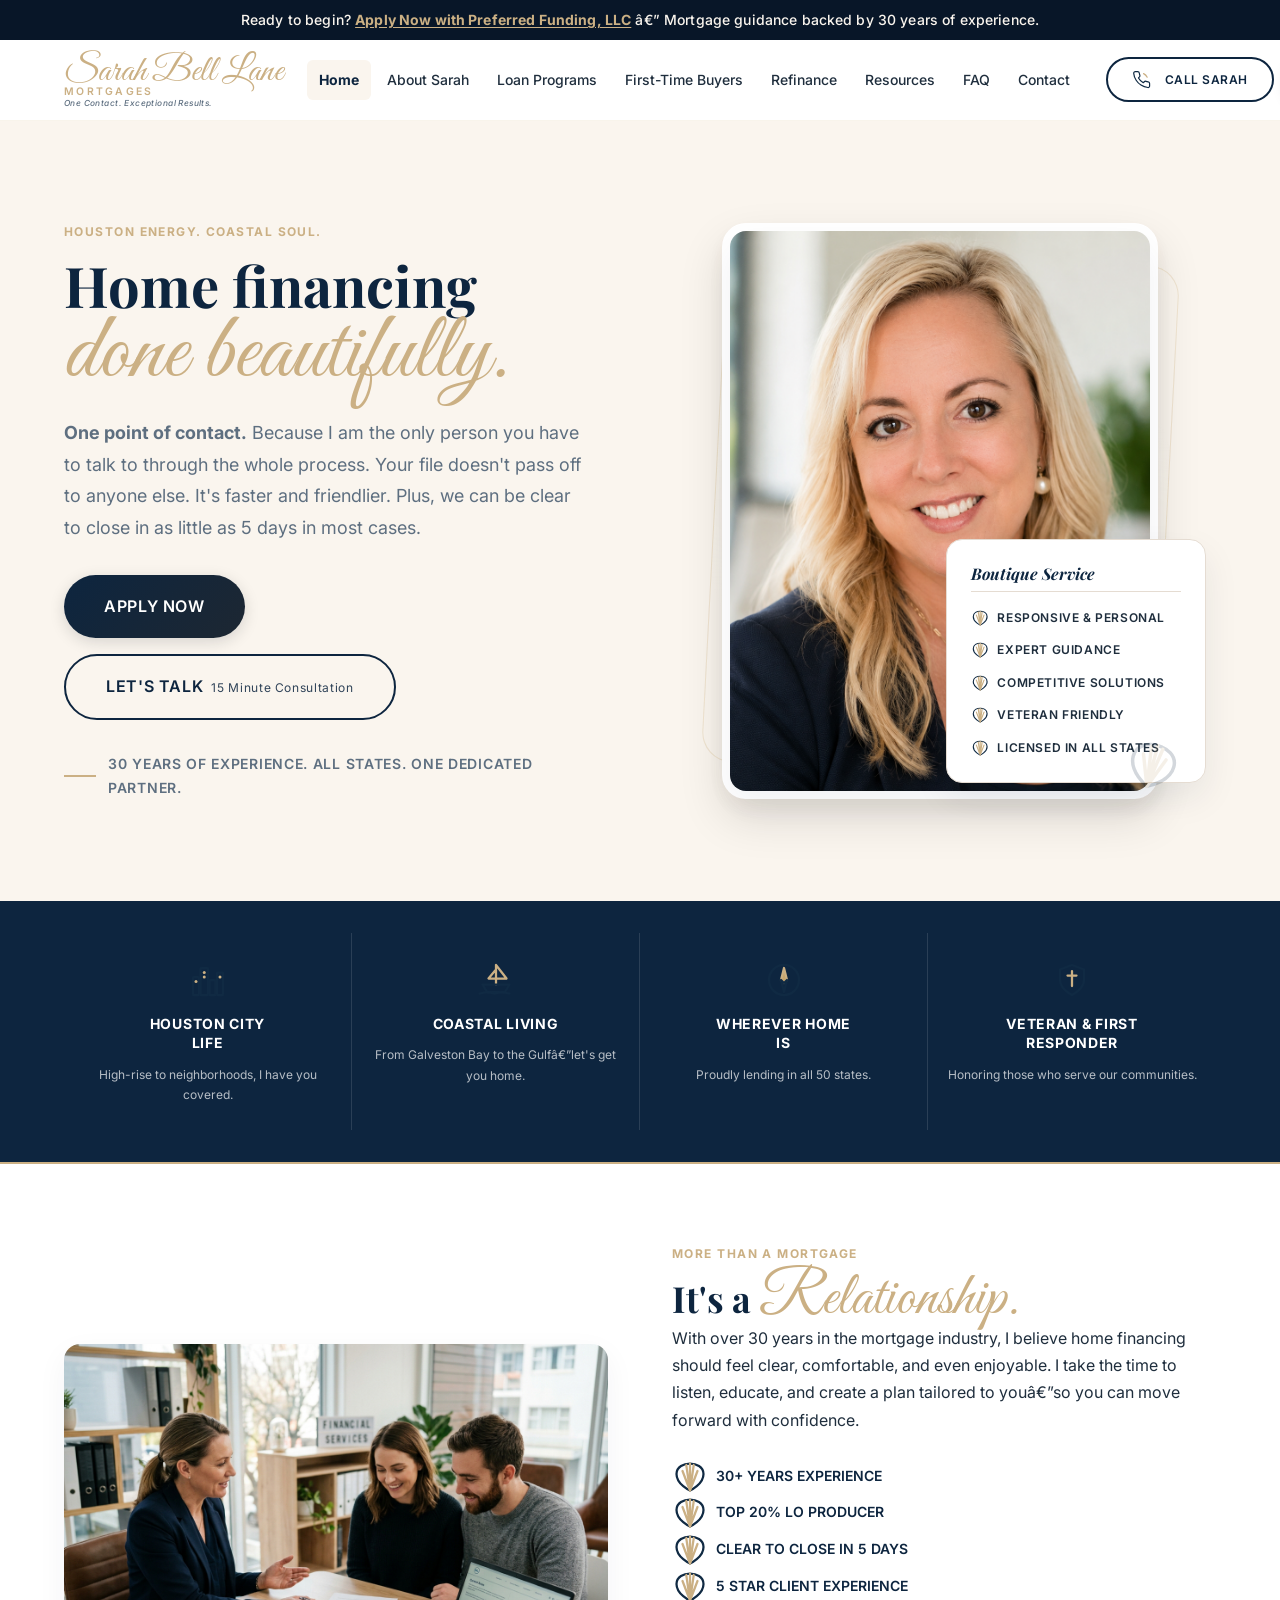
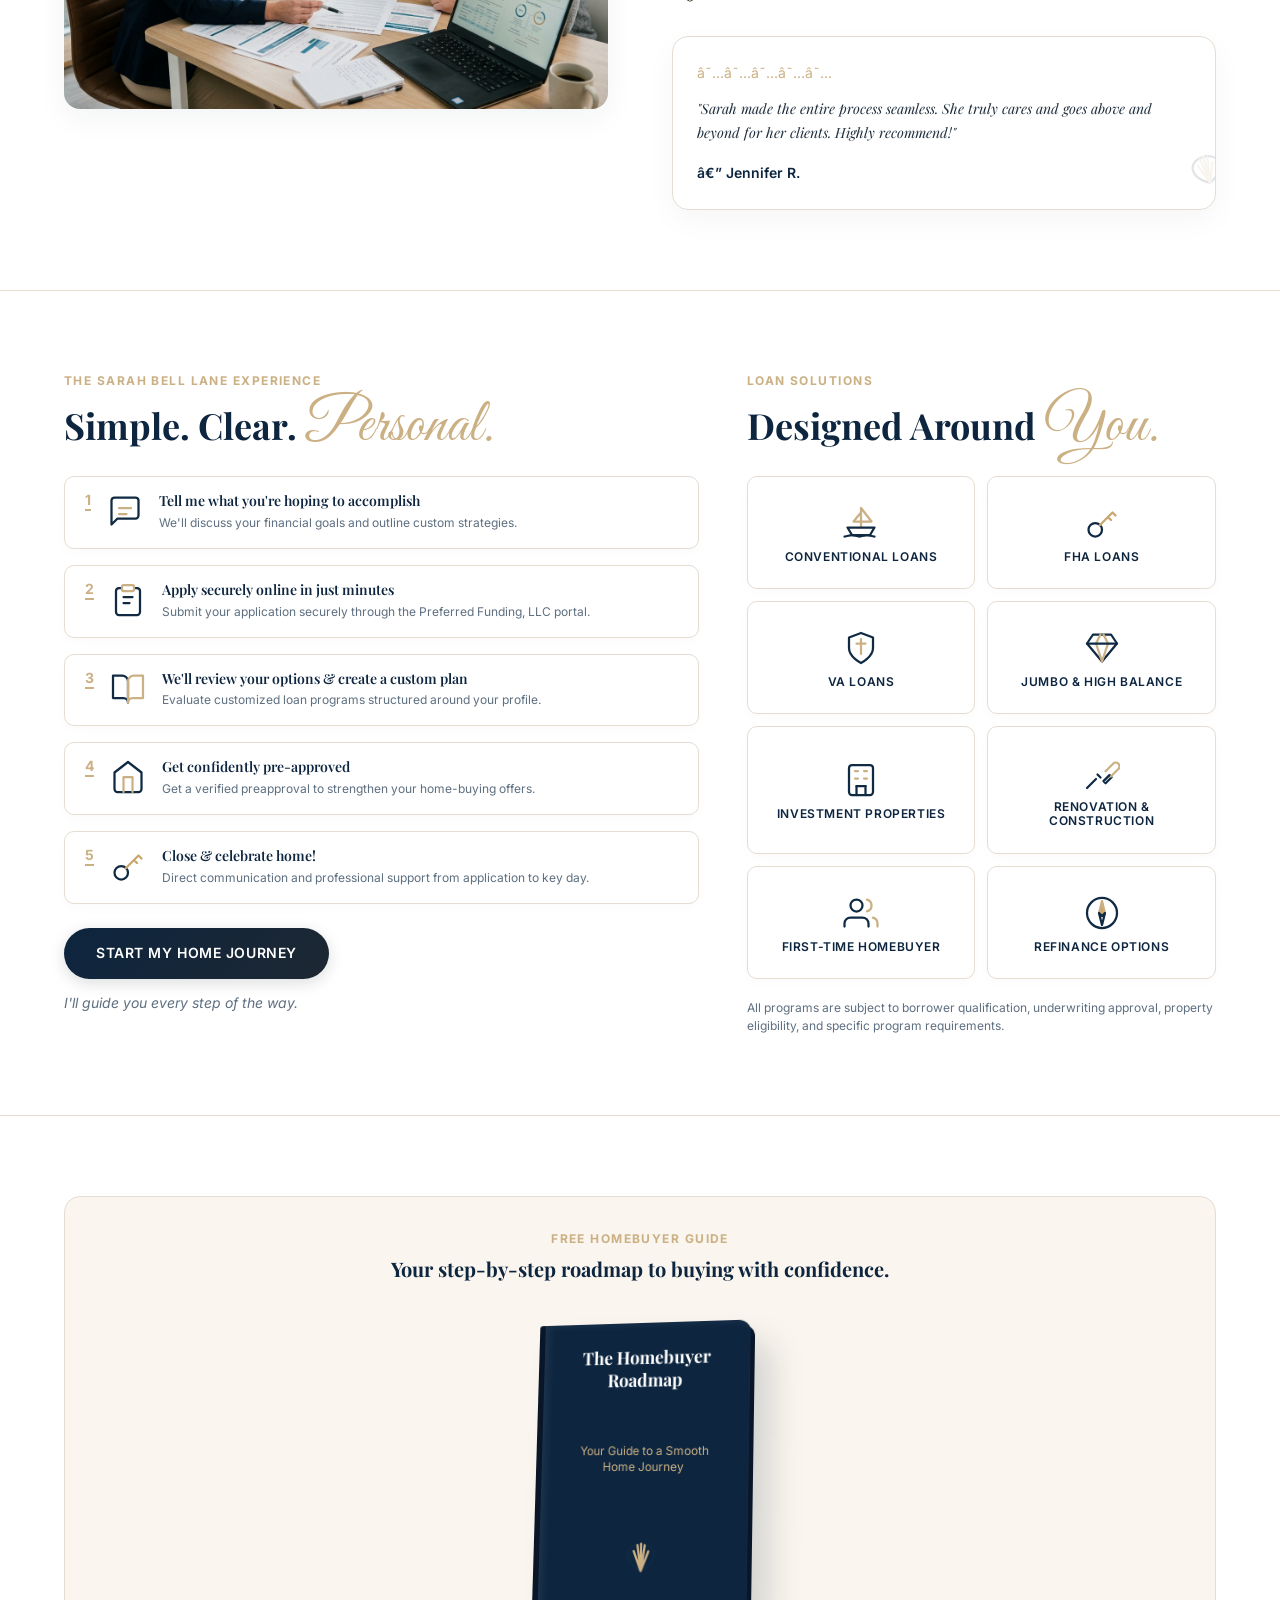
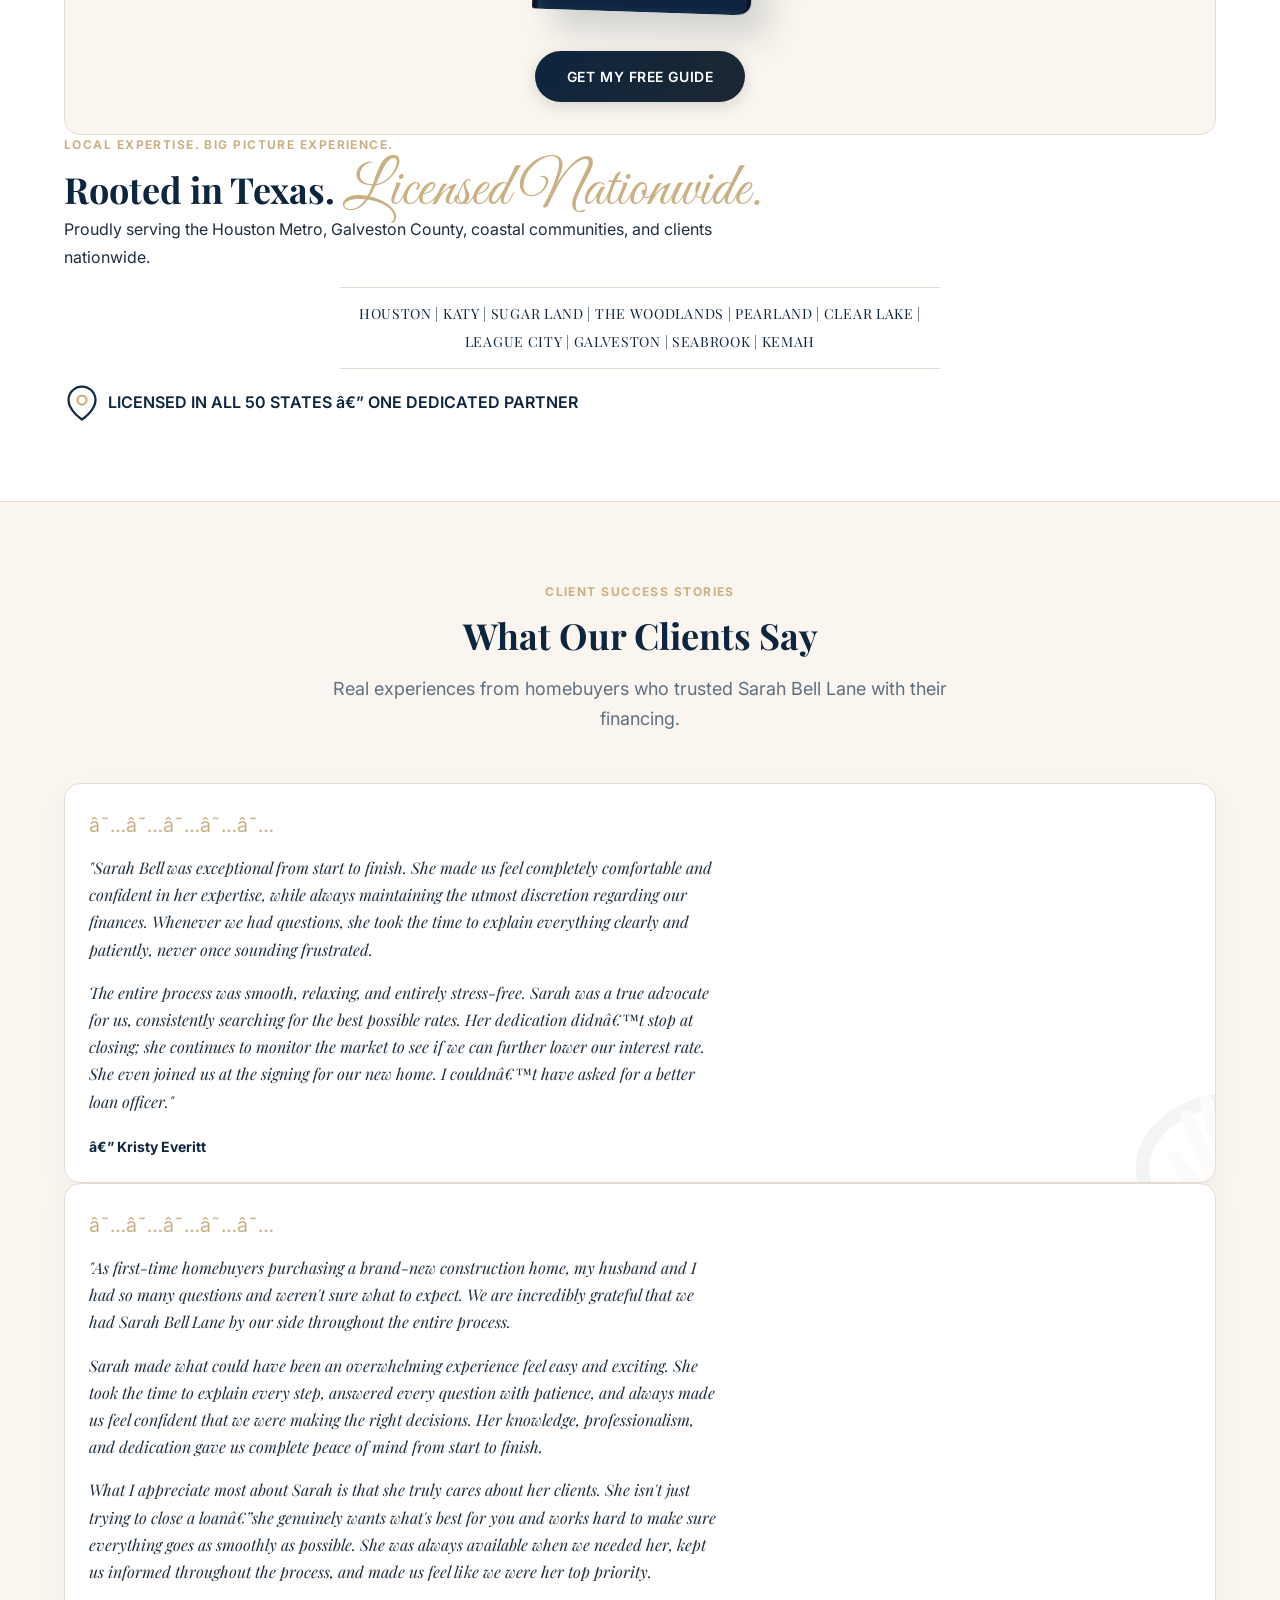
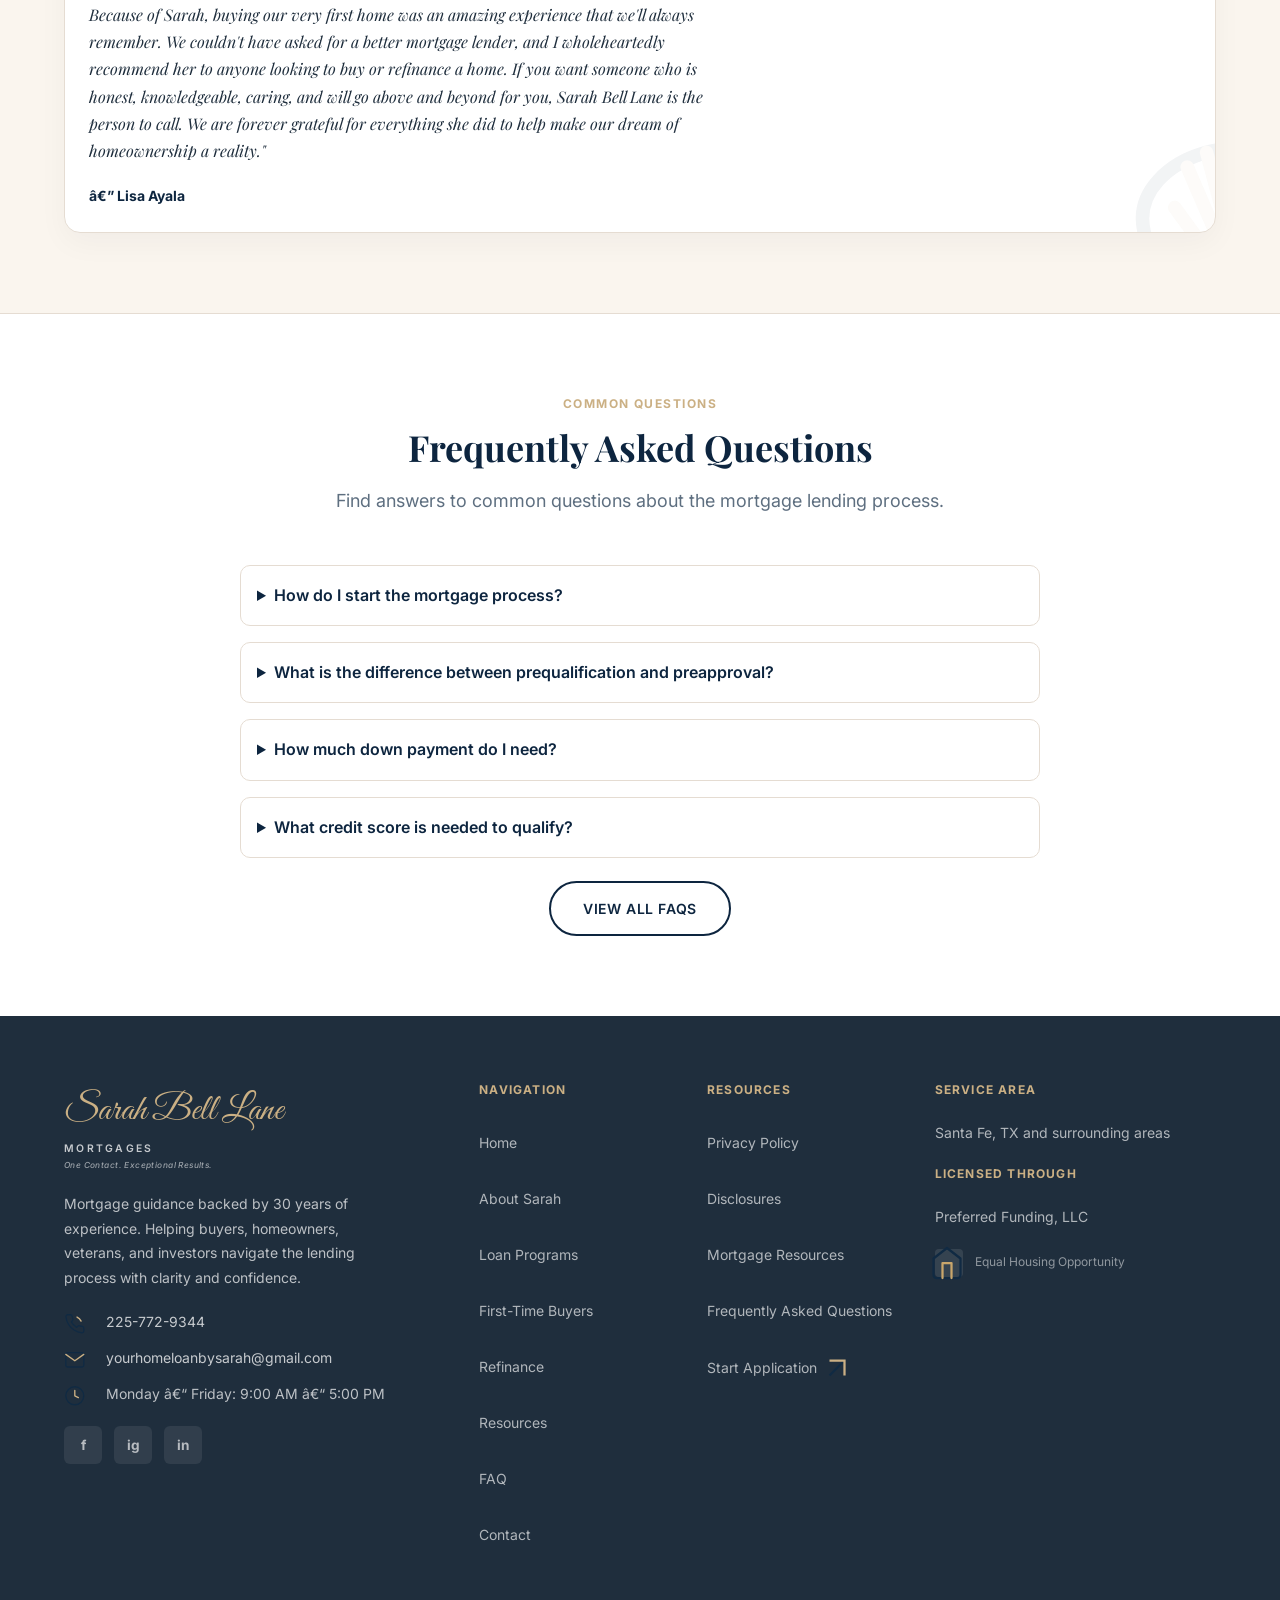
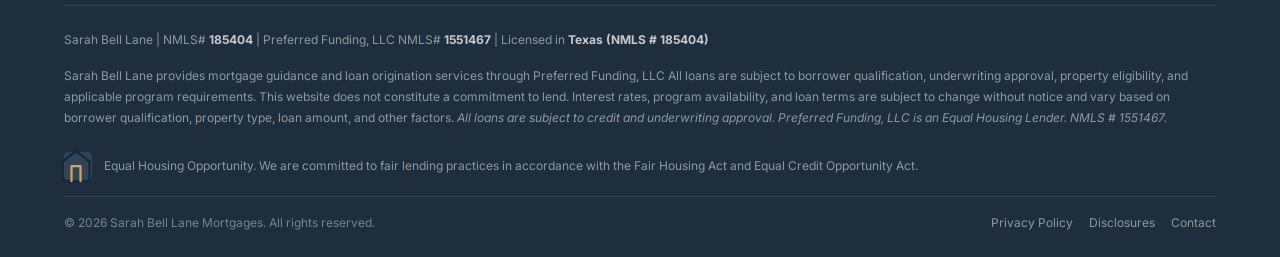
==== commit 69b28cfa: "chore(seo): update open graph and twitter image tags to point to sarah headshot" ====
--- a/index.html
+++ b/index.html
@@ -1,4 +1,4 @@
-<!DOCTYPE html>
+﻿<!DOCTYPE html>
 <html lang="en">
 <head>
   <meta charset="UTF-8">
@@ -10,12 +10,12 @@
   <meta property="og:title" content="Home Financing With Experience on Your Side | Sarah Bell Lane Mortgages">
   <meta property="og:description" content="Sarah Bell Lane offers personal mortgage guidance backed by 30 years of industry experience. Purchase, refinance, VA, FHA, and conventional loans through Preferred Funding, LLC">
   <meta property="og:url" content="https://yourhomeloanbysarah.com/index.html">
-  <meta property="og:image" content="https://yourhomeloanbysarah.com/assets/images/social-share.jpg">
+  <meta property="og:image" content="https://sblmortgages.com/assets/images/sarah-bell-lane-headshot.png">
   <meta property="og:site_name" content="Sarah Bell Lane Mortgages">
   <meta name="twitter:card" content="summary_large_image">
   <meta name="twitter:title" content="Home Financing With Experience on Your Side | Sarah Bell Lane Mortgages">
   <meta name="twitter:description" content="Sarah Bell Lane offers personal mortgage guidance backed by 30 years of industry experience. Purchase, refinance, VA, FHA, and conventional loans through Preferred Funding, LLC">
-  <meta name="twitter:image" content="https://yourhomeloanbysarah.com/assets/images/social-share.jpg">
+  <meta name="twitter:image" content="https://sblmortgages.com/assets/images/sarah-bell-lane-headshot.png">
   <link rel="manifest" href="site.webmanifest">
   <meta name="theme-color" content="#17324D">
   <link rel="preconnect" href="https://fonts.googleapis.com">
@@ -84,13 +84,13 @@
 <a href="#main-content" class="skip-link">Skip to main content</a>
 
 <div class="announcement-bar" role="complementary" aria-label="Site announcement">
-  Ready to begin? <a href="https://www.preferredfundinginc.com/applications" target="_blank" rel="noopener noreferrer" aria-label="Apply Now with Preferred Funding, LLC — opens in new tab" data-external-confirm>Apply Now with Preferred Funding, LLC</a> — Mortgage guidance backed by 30 years of experience.
+  Ready to begin? <a href="https://www.preferredfundinginc.com/applications" target="_blank" rel="noopener noreferrer" aria-label="Apply Now with Preferred Funding, LLC â€” opens in new tab" data-external-confirm>Apply Now with Preferred Funding, LLC</a> â€” Mortgage guidance backed by 30 years of experience.
 </div>
 
 <header class="site-header" role="banner">
   <div class="container">
     <div class="header-inner">
-      <a href="index.html" class="site-logo" aria-label="Sarah Bell Lane Mortgages — Return to homepage">
+      <a href="index.html" class="site-logo" aria-label="Sarah Bell Lane Mortgages â€” Return to homepage">
         <span class="logo-name">Sarah Bell Lane</span>
         <span class="logo-sub">Mortgages</span>
         <span class="logo-tagline">One Contact. Exceptional Results.</span>
@@ -107,7 +107,7 @@
       </nav>
       <div class="header-actions">
         <a href="tel:2257729344" class="btn btn-secondary btn-sm btn-call-header" aria-label="Call Sarah Bell Lane"><svg width="24" height="24" class="coastal-icon icon-phone" viewBox="0 0 24 24" fill="none" stroke="currentColor" stroke-width="1.5" stroke-linecap="round" stroke-linejoin="round"><path d="M22 16.92v3a2 2 0 0 1-2.18 2 19.79 19.79 0 0 1-8.63-3.07 19.5 19.5 0 0 1-6-6 19.79 19.79 0 0 1-3.07-8.67A2 2 0 0 1 4.11 2h3a2 2 0 0 1 2 1.72 12.84 12.84 0 0 0 .7 2.81 2 2 0 0 1-.45 2.11L8.09 9.91a16 16 0 0 0 6 6l1.27-1.27a2 2 0 0 1 2.11-.45 12.84 12.84 0 0 0 2.81.7A2 2 0 0 1 22 16.92z" stroke="#102A43"/><path class="accent-gold waves" d="M14.5 4.5c2 1 3.5 2.5 4.5 4.5" stroke="#C9A66B"/></svg> Call Sarah</a>
-        <a href="https://www.preferredfundinginc.com/applications" class="btn btn-primary btn-sm" target="_blank" rel="noopener noreferrer" aria-label="Apply Now — opens Preferred Funding, LLC secure application portal in a new tab" data-external-confirm>Apply Now</a>
+        <a href="https://www.preferredfundinginc.com/applications" class="btn btn-primary btn-sm" target="_blank" rel="noopener noreferrer" aria-label="Apply Now â€” opens Preferred Funding, LLC secure application portal in a new tab" data-external-confirm>Apply Now</a>
       </div>
       <button class="nav-toggle" id="nav-toggle" aria-label="Open navigation menu" aria-expanded="false" aria-controls="mobile-nav">
         <span></span><span></span><span></span>
@@ -137,7 +137,7 @@
   </ul>
   <div class="mobile-nav-actions">
     <a href="tel:2257729344" class="btn btn-secondary btn-block" aria-label="Call Sarah Bell Lane"><svg width="24" height="24" class="coastal-icon icon-phone" viewBox="0 0 24 24" fill="none" stroke="currentColor" stroke-width="1.5" stroke-linecap="round" stroke-linejoin="round"><path d="M22 16.92v3a2 2 0 0 1-2.18 2 19.79 19.79 0 0 1-8.63-3.07 19.5 19.5 0 0 1-6-6 19.79 19.79 0 0 1-3.07-8.67A2 2 0 0 1 4.11 2h3a2 2 0 0 1 2 1.72 12.84 12.84 0 0 0 .7 2.81 2 2 0 0 1-.45 2.11L8.09 9.91a16 16 0 0 0 6 6l1.27-1.27a2 2 0 0 1 2.11-.45 12.84 12.84 0 0 0 2.81.7A2 2 0 0 1 22 16.92z" stroke="#102A43"/><path class="accent-gold waves" d="M14.5 4.5c2 1 3.5 2.5 4.5 4.5" stroke="#C9A66B"/></svg> Call Sarah</a>
-    <a href="https://www.preferredfundinginc.com/applications" class="btn btn-primary btn-block" target="_blank" rel="noopener noreferrer" aria-label="Apply Now — opens Preferred Funding, LLC secure application portal in a new tab" data-external-confirm>Apply Now</a>
+    <a href="https://www.preferredfundinginc.com/applications" class="btn btn-primary btn-block" target="_blank" rel="noopener noreferrer" aria-label="Apply Now â€” opens Preferred Funding, LLC secure application portal in a new tab" data-external-confirm>Apply Now</a>
   </div>
 </nav>
 
@@ -151,7 +151,7 @@
           <h1 class="hero-title">Home financing <span class="script-text">done beautifully.</span></h1>
           <p class="hero-lead"><strong>One point of contact.</strong> Because I am the only person you have to talk to through the whole process. Your file doesn't pass off to anyone else. It's faster and friendlier. Plus, we can be clear to close in as little as 5 days in most cases.</p>
           <div class="hero-actions">
-            <a href="https://www.preferredfundinginc.com/applications" class="btn btn-primary btn-lg" target="_blank" rel="noopener noreferrer" aria-label="Apply Now — opens Preferred Funding, LLC secure application portal in a new tab" data-external-confirm>Apply Now</a>
+            <a href="https://www.preferredfundinginc.com/applications" class="btn btn-primary btn-lg" target="_blank" rel="noopener noreferrer" aria-label="Apply Now â€” opens Preferred Funding, LLC secure application portal in a new tab" data-external-confirm>Apply Now</a>
             <a href="contact.html" class="btn btn-secondary btn-lg">Let's Talk <span style="font-size: 0.75rem; font-weight: 400; display: block; margin-top: 2px; text-transform: none; opacity: 0.85;">15 Minute Consultation</span></a>
           </div>
           <div class="hero-trust" style="margin-top: var(--space-6);">
@@ -193,7 +193,7 @@
         <div class="metric-item">
           <span class="metric-value" style="font-size: 2.2rem; display: block; margin-bottom: var(--space-2);"><svg class="coastal-icon icon-sailboat" width="36" height="36" viewBox="0 0 24 24" fill="none" stroke="currentColor" stroke-width="1.5" stroke-linecap="round" stroke-linejoin="round"><path class="accent-gold" d="M12 2v13M12 2l7 9H12M12 5L7 11h5" stroke="#C9A66B"/><path class="hull" d="M3 15h18l-3 5H6z" stroke="#102A43"/><path class="wave" d="M1 21c2 0 3-1 5-1s3 1 5 1 3-1 5-1 3 1 5 1" stroke="#102A43"/></svg></span>
           <span class="metric-label" style="font-weight: 700; font-size: var(--text-sm); text-transform: uppercase; color: var(--color-white); display: block; margin-bottom: var(--space-1); letter-spacing: 0.05em;">Coastal Living</span>
-          <span style="font-size: var(--text-xs); color: rgba(255,255,255,0.7);">From Galveston Bay to the Gulf—let's get you home.</span>
+          <span style="font-size: var(--text-xs); color: rgba(255,255,255,0.7);">From Galveston Bay to the Gulfâ€”let's get you home.</span>
         </div>
         <div class="metric-item">
           <span class="metric-value" style="font-size: 2.2rem; display: block; margin-bottom: var(--space-2);"><svg class="coastal-icon icon-compass" width="36" height="36" viewBox="0 0 24 24" fill="none" stroke="currentColor" stroke-width="1.5" stroke-linecap="round" stroke-linejoin="round"><circle cx="12" cy="12" r="10" stroke="#102A43"/><polygon class="needle" points="12,4 14,12 12,14 10,12" stroke="#C9A66B" fill="#C9A66B"/><polygon class="needle-back" points="12,20 14,12 12,14 10,12" stroke="#102A43"/></svg></span>
@@ -219,7 +219,7 @@
         <div class="about-content" style="text-align: left;">
           <span class="eyebrow">More Than a Mortgage</span>
           <h2>It's a <span class="script-text">Relationship.</span></h2>
-          <p>With over 30 years in the mortgage industry, I believe home financing should feel clear, comfortable, and even enjoyable. I take the time to listen, educate, and create a plan tailored to you—so you can move forward with confidence.</p>
+          <p>With over 30 years in the mortgage industry, I believe home financing should feel clear, comfortable, and even enjoyable. I take the time to listen, educate, and create a plan tailored to youâ€”so you can move forward with confidence.</p>
           
           <div class="grid-2" style="margin-top: var(--space-6); gap: var(--space-4);">
             <div style="display: flex; align-items: center; gap: var(--space-2);">
@@ -242,9 +242,9 @@
 
           <div style="margin-top: var(--space-8);">
             <div class="testimonial-card-beach">
-              <div class="stars">★★★★★</div>
+              <div class="stars">â˜…â˜…â˜…â˜…â˜…</div>
               <blockquote>"Sarah made the entire process seamless. She truly cares and goes above and beyond for her clients. Highly recommend!"</blockquote>
-              <div class="author">— Jennifer R.</div>
+              <div class="author">â€” Jennifer R.</div>
               <div class="shell-bg" aria-hidden="true"><svg class="coastal-icon icon-seashell" width="20" height="20" viewBox="0 0 24 24" fill="none" stroke="currentColor" stroke-width="1.5" stroke-linecap="round" stroke-linejoin="round"><path d="M12 21C12 21 3 17 3 10C3 5 8 3 12 3C16 3 21 5 21 10C21 17 12 21 12 21Z" stroke="#102A43"/><path class="accent-gold" d="M12 21L7 8M12 21L9.5 4M12 21L12 3M12 21L14.5 4M12 21L17 8" stroke="#C9A66B"/></svg></div>
             </div>
           </div>
@@ -403,7 +403,7 @@
           </div>
           
           <p style="font-weight: 600; color: var(--color-primary-navy); display: flex; align-items: center; gap: var(--space-2); margin-top: var(--space-4);">
-            <span><svg width="24" height="24" class="coastal-icon icon-map-pin" viewBox="0 0 24 24" fill="none" stroke="currentColor" stroke-width="1.5" stroke-linecap="round" stroke-linejoin="round"><path d="M21 10c0 7-9 13-9 13s-9-6-9-13a9 9 0 0 1 18 0z" stroke="#102A43"/><circle cx="12" cy="10" r="3" stroke="#C9A66B" class="accent-gold"/></svg></span> LICENSED IN ALL 50 STATES — ONE DEDICATED PARTNER
+            <span><svg width="24" height="24" class="coastal-icon icon-map-pin" viewBox="0 0 24 24" fill="none" stroke="currentColor" stroke-width="1.5" stroke-linecap="round" stroke-linejoin="round"><path d="M21 10c0 7-9 13-9 13s-9-6-9-13a9 9 0 0 1 18 0z" stroke="#102A43"/><circle cx="12" cy="10" r="3" stroke="#C9A66B" class="accent-gold"/></svg></span> LICENSED IN ALL 50 STATES â€” ONE DEDICATED PARTNER
           </p>
         </div>
       </div>
@@ -420,23 +420,23 @@
       </div>
       <div class="grid-2" style="gap: var(--space-6); align-items: start;">
         <div class="testimonial-card-beach" style="height: 100%;">
-          <div class="stars" style="margin-bottom: var(--space-3); color: var(--color-warm-gold); font-size: 1.25rem;">★★★★★</div>
+          <div class="stars" style="margin-bottom: var(--space-3); color: var(--color-warm-gold); font-size: 1.25rem;">â˜…â˜…â˜…â˜…â˜…</div>
           <blockquote style="border: none; padding: 0; margin: 0; font-size: 1rem; color: var(--color-charcoal); font-style: italic;">
             <p>"Sarah Bell was exceptional from start to finish. She made us feel completely comfortable and confident in her expertise, while always maintaining the utmost discretion regarding our finances. Whenever we had questions, she took the time to explain everything clearly and patiently, never once sounding frustrated.</p>
-            <p>The entire process was smooth, relaxing, and entirely stress-free. Sarah was a true advocate for us, consistently searching for the best possible rates. Her dedication didn’t stop at closing; she continues to monitor the market to see if we can further lower our interest rate. She even joined us at the signing for our new home. I couldn’t have asked for a better loan officer."</p>
+            <p>The entire process was smooth, relaxing, and entirely stress-free. Sarah was a true advocate for us, consistently searching for the best possible rates. Her dedication didnâ€™t stop at closing; she continues to monitor the market to see if we can further lower our interest rate. She even joined us at the signing for our new home. I couldnâ€™t have asked for a better loan officer."</p>
           </blockquote>
-          <div class="author" style="margin-top: var(--space-5); font-weight: 700; color: var(--color-primary-navy);">— Kristy Everitt</div>
+          <div class="author" style="margin-top: var(--space-5); font-weight: 700; color: var(--color-primary-navy);">â€” Kristy Everitt</div>
           <div class="shell-bg" aria-hidden="true" style="position: absolute; bottom: -20px; right: -20px; color: var(--color-warm-gold); opacity: 0.05; transform: rotate(-15deg) scale(6);"><svg class="coastal-icon icon-seashell" width="20" height="20" viewBox="0 0 24 24" fill="none" stroke="currentColor" stroke-width="1.5" stroke-linecap="round" stroke-linejoin="round"><path d="M12 21C12 21 3 17 3 10C3 5 8 3 12 3C16 3 21 5 21 10C21 17 12 21 12 21Z" stroke="#102A43"/><path class="accent-gold" d="M12 21L7 8M12 21L9.5 4M12 21L12 3M12 21L14.5 4M12 21L17 8" stroke="#C9A66B"/></svg></div>
         </div>
         <div class="testimonial-card-beach" style="height: 100%;">
-          <div class="stars" style="margin-bottom: var(--space-3); color: var(--color-warm-gold); font-size: 1.25rem;">★★★★★</div>
+          <div class="stars" style="margin-bottom: var(--space-3); color: var(--color-warm-gold); font-size: 1.25rem;">â˜…â˜…â˜…â˜…â˜…</div>
           <blockquote style="border: none; padding: 0; margin: 0; font-size: 1rem; color: var(--color-charcoal); font-style: italic;">
             <p>"As first-time homebuyers purchasing a brand-new construction home, my husband and I had so many questions and weren't sure what to expect. We are incredibly grateful that we had Sarah Bell Lane by our side throughout the entire process.</p>
             <p>Sarah made what could have been an overwhelming experience feel easy and exciting. She took the time to explain every step, answered every question with patience, and always made us feel confident that we were making the right decisions. Her knowledge, professionalism, and dedication gave us complete peace of mind from start to finish.</p>
-            <p>What I appreciate most about Sarah is that she truly cares about her clients. She isn't just trying to close a loan—she genuinely wants what's best for you and works hard to make sure everything goes as smoothly as possible. She was always available when we needed her, kept us informed throughout the process, and made us feel like we were her top priority.</p>
+            <p>What I appreciate most about Sarah is that she truly cares about her clients. She isn't just trying to close a loanâ€”she genuinely wants what's best for you and works hard to make sure everything goes as smoothly as possible. She was always available when we needed her, kept us informed throughout the process, and made us feel like we were her top priority.</p>
             <p>Because of Sarah, buying our very first home was an amazing experience that we'll always remember. We couldn't have asked for a better mortgage lender, and I wholeheartedly recommend her to anyone looking to buy or refinance a home. If you want someone who is honest, knowledgeable, caring, and will go above and beyond for you, Sarah Bell Lane is the person to call. We are forever grateful for everything she did to help make our dream of homeownership a reality."</p>
           </blockquote>
-          <div class="author" style="margin-top: var(--space-5); font-weight: 700; color: var(--color-primary-navy);">— Lisa Ayala</div>
+          <div class="author" style="margin-top: var(--space-5); font-weight: 700; color: var(--color-primary-navy);">â€” Lisa Ayala</div>
           <div class="shell-bg" aria-hidden="true" style="position: absolute; bottom: -20px; right: -20px; color: var(--color-warm-gold); opacity: 0.05; transform: rotate(-15deg) scale(6);"><svg class="coastal-icon icon-seashell" width="20" height="20" viewBox="0 0 24 24" fill="none" stroke="currentColor" stroke-width="1.5" stroke-linecap="round" stroke-linejoin="round"><path d="M12 21C12 21 3 17 3 10C3 5 8 3 12 3C16 3 21 5 21 10C21 17 12 21 12 21Z" stroke="#102A43"/><path class="accent-gold" d="M12 21L7 8M12 21L9.5 4M12 21L12 3M12 21L14.5 4M12 21L17 8" stroke="#C9A66B"/></svg></div>
         </div>
       </div>
@@ -495,7 +495,7 @@
         </div>
         <div class="footer-contact-item">
           <span aria-hidden="true"><svg width="24" height="24" class="coastal-icon icon-clock" viewBox="0 0 24 24" fill="none" stroke="currentColor" stroke-width="1.5" stroke-linecap="round" stroke-linejoin="round"><circle cx="12" cy="12" r="10" stroke="#102A43"/><polyline points="12 6 12 12 16 14" stroke="#C9A66B" class="accent-gold"/></svg></span>
-          <span>Monday – Friday: 9:00 AM – 5:00 PM</span>
+          <span>Monday â€“ Friday: 9:00 AM â€“ 5:00 PM</span>
         </div>
         <div class="footer-social">
           <a href="https://www.facebook.com/yourhomeloanbysarah" target="_blank" rel="noopener noreferrer" aria-label="Sarah Bell Lane on Facebook">f</a>
@@ -567,7 +567,7 @@
 <div class="mobile-sticky-bar" aria-label="Mobile quick actions">
   <div class="mobile-sticky-inner">
     <a href="tel:2257729344" class="btn btn-secondary btn-block" aria-label="Call Sarah Bell Lane"><svg width="24" height="24" class="coastal-icon icon-phone" viewBox="0 0 24 24" fill="none" stroke="currentColor" stroke-width="1.5" stroke-linecap="round" stroke-linejoin="round"><path d="M22 16.92v3a2 2 0 0 1-2.18 2 19.79 19.79 0 0 1-8.63-3.07 19.5 19.5 0 0 1-6-6 19.79 19.79 0 0 1-3.07-8.67A2 2 0 0 1 4.11 2h3a2 2 0 0 1 2 1.72 12.84 12.84 0 0 0 .7 2.81 2 2 0 0 1-.45 2.11L8.09 9.91a16 16 0 0 0 6 6l1.27-1.27a2 2 0 0 1 2.11-.45 12.84 12.84 0 0 0 2.81.7A2 2 0 0 1 22 16.92z" stroke="#102A43"/><path class="accent-gold waves" d="M14.5 4.5c2 1 3.5 2.5 4.5 4.5" stroke="#C9A66B"/></svg> Call Sarah</a>
-    <a href="https://www.preferredfundinginc.com/applications" class="btn btn-primary btn-block" target="_blank" rel="noopener noreferrer" aria-label="Apply Now — opens Preferred Funding, LLC application in a new tab" data-external-confirm>Apply Now</a>
+    <a href="https://www.preferredfundinginc.com/applications" class="btn btn-primary btn-block" target="_blank" rel="noopener noreferrer" aria-label="Apply Now â€” opens Preferred Funding, LLC application in a new tab" data-external-confirm>Apply Now</a>
   </div>
 </div>
 
@@ -585,3 +585,4 @@
 <script src="assets/js/main.js"></script>
 </body>
 </html>
+
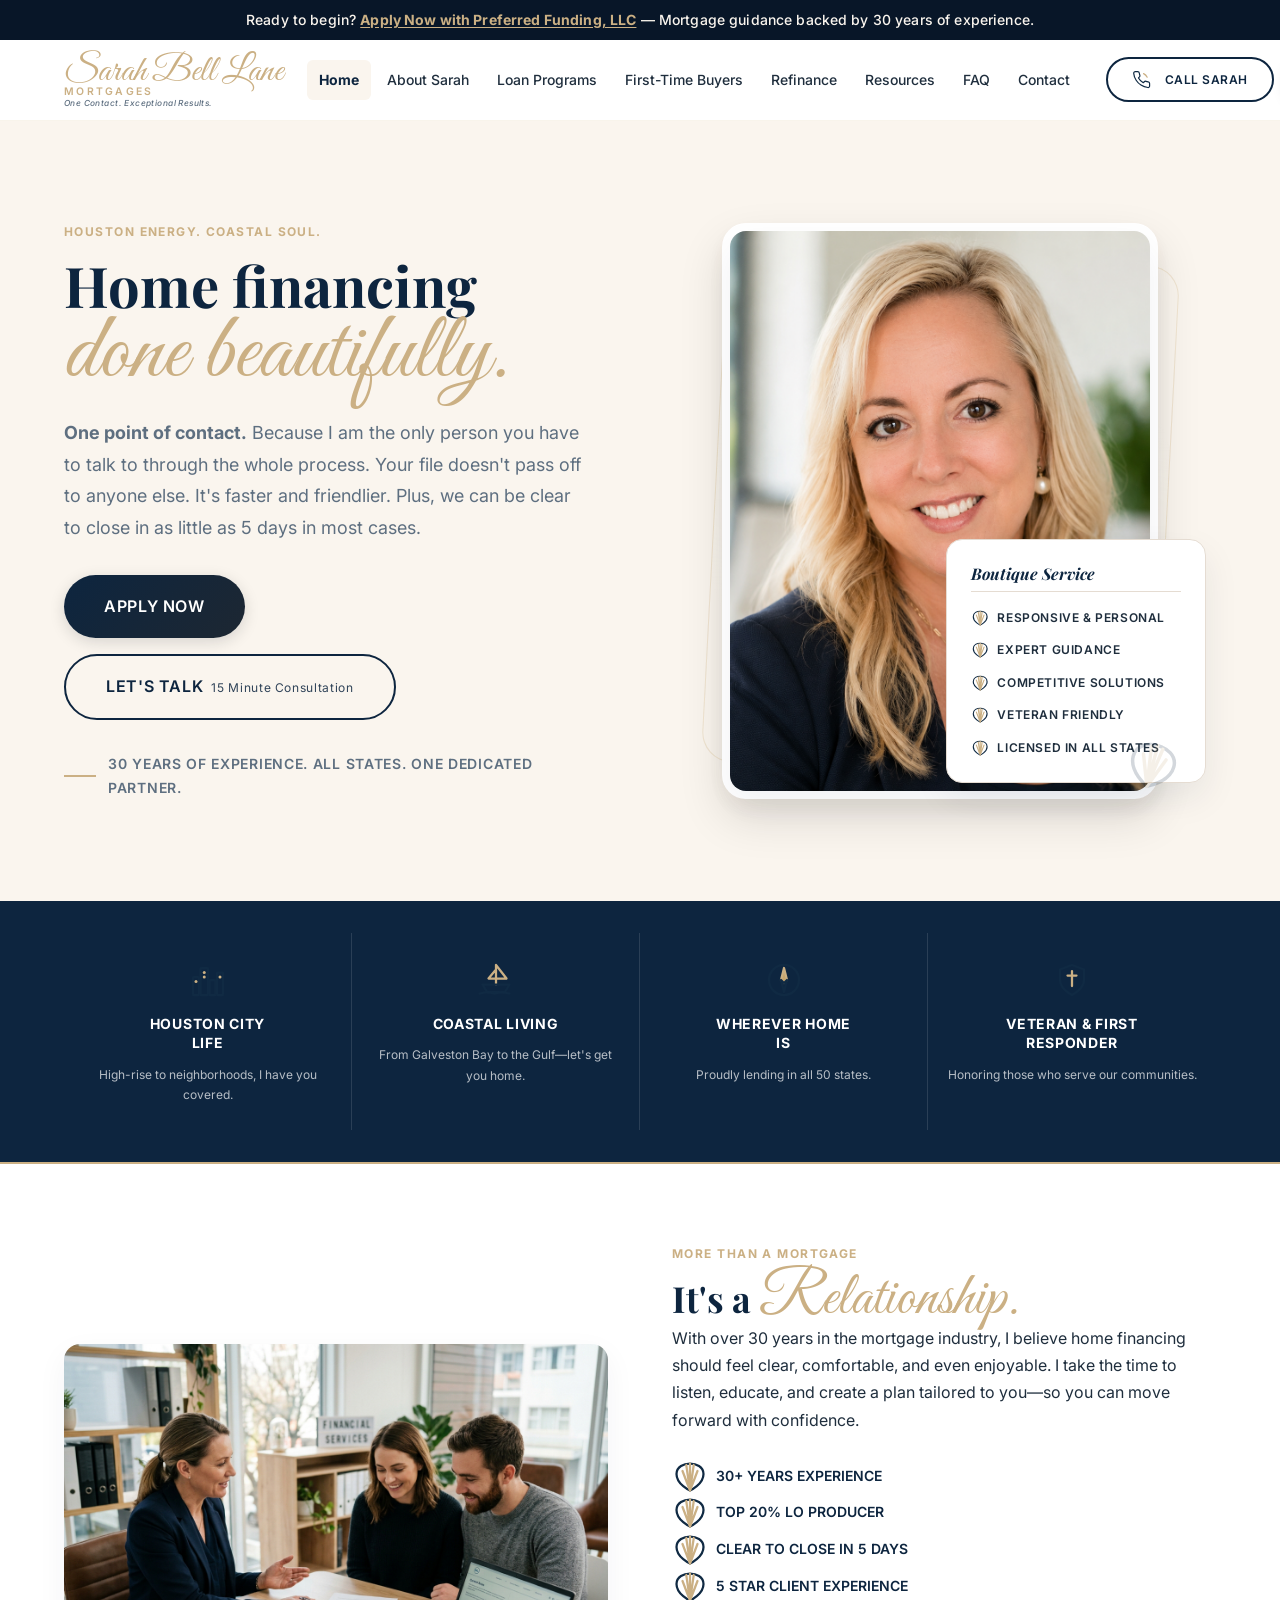
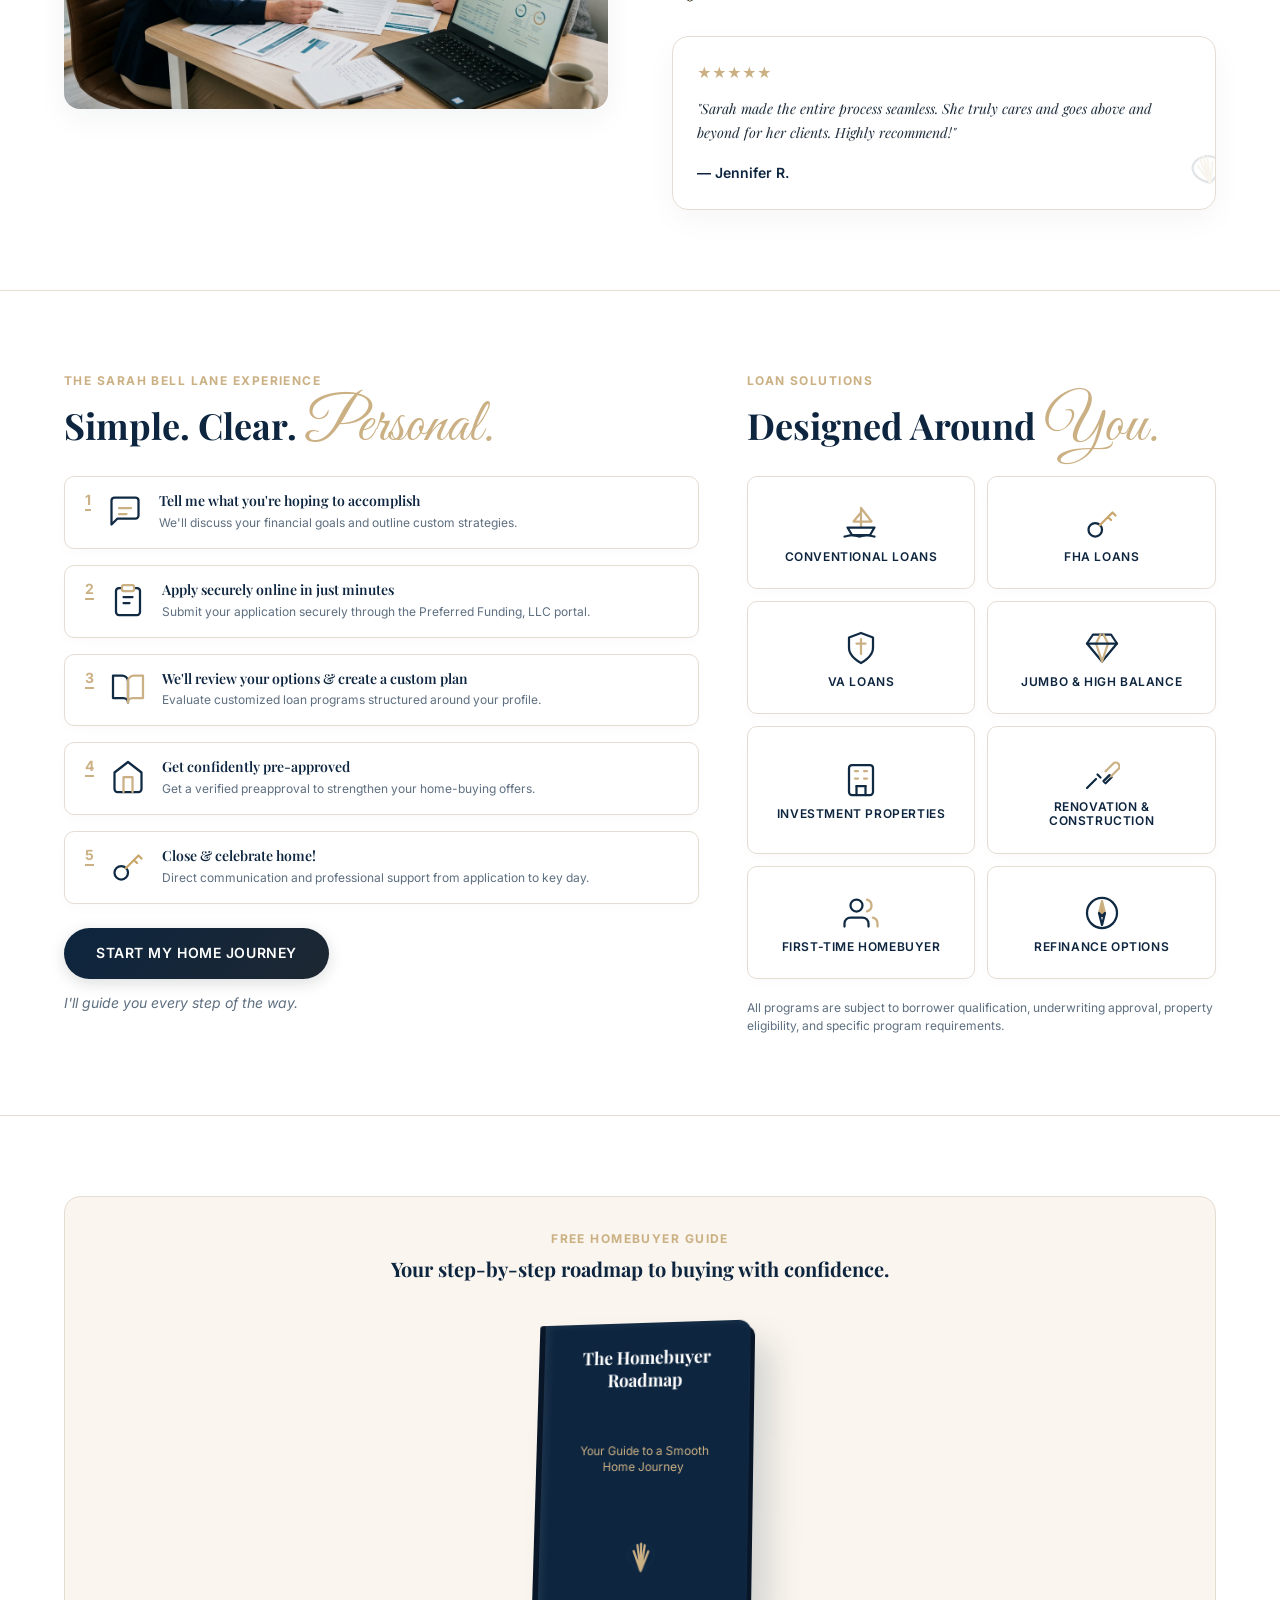
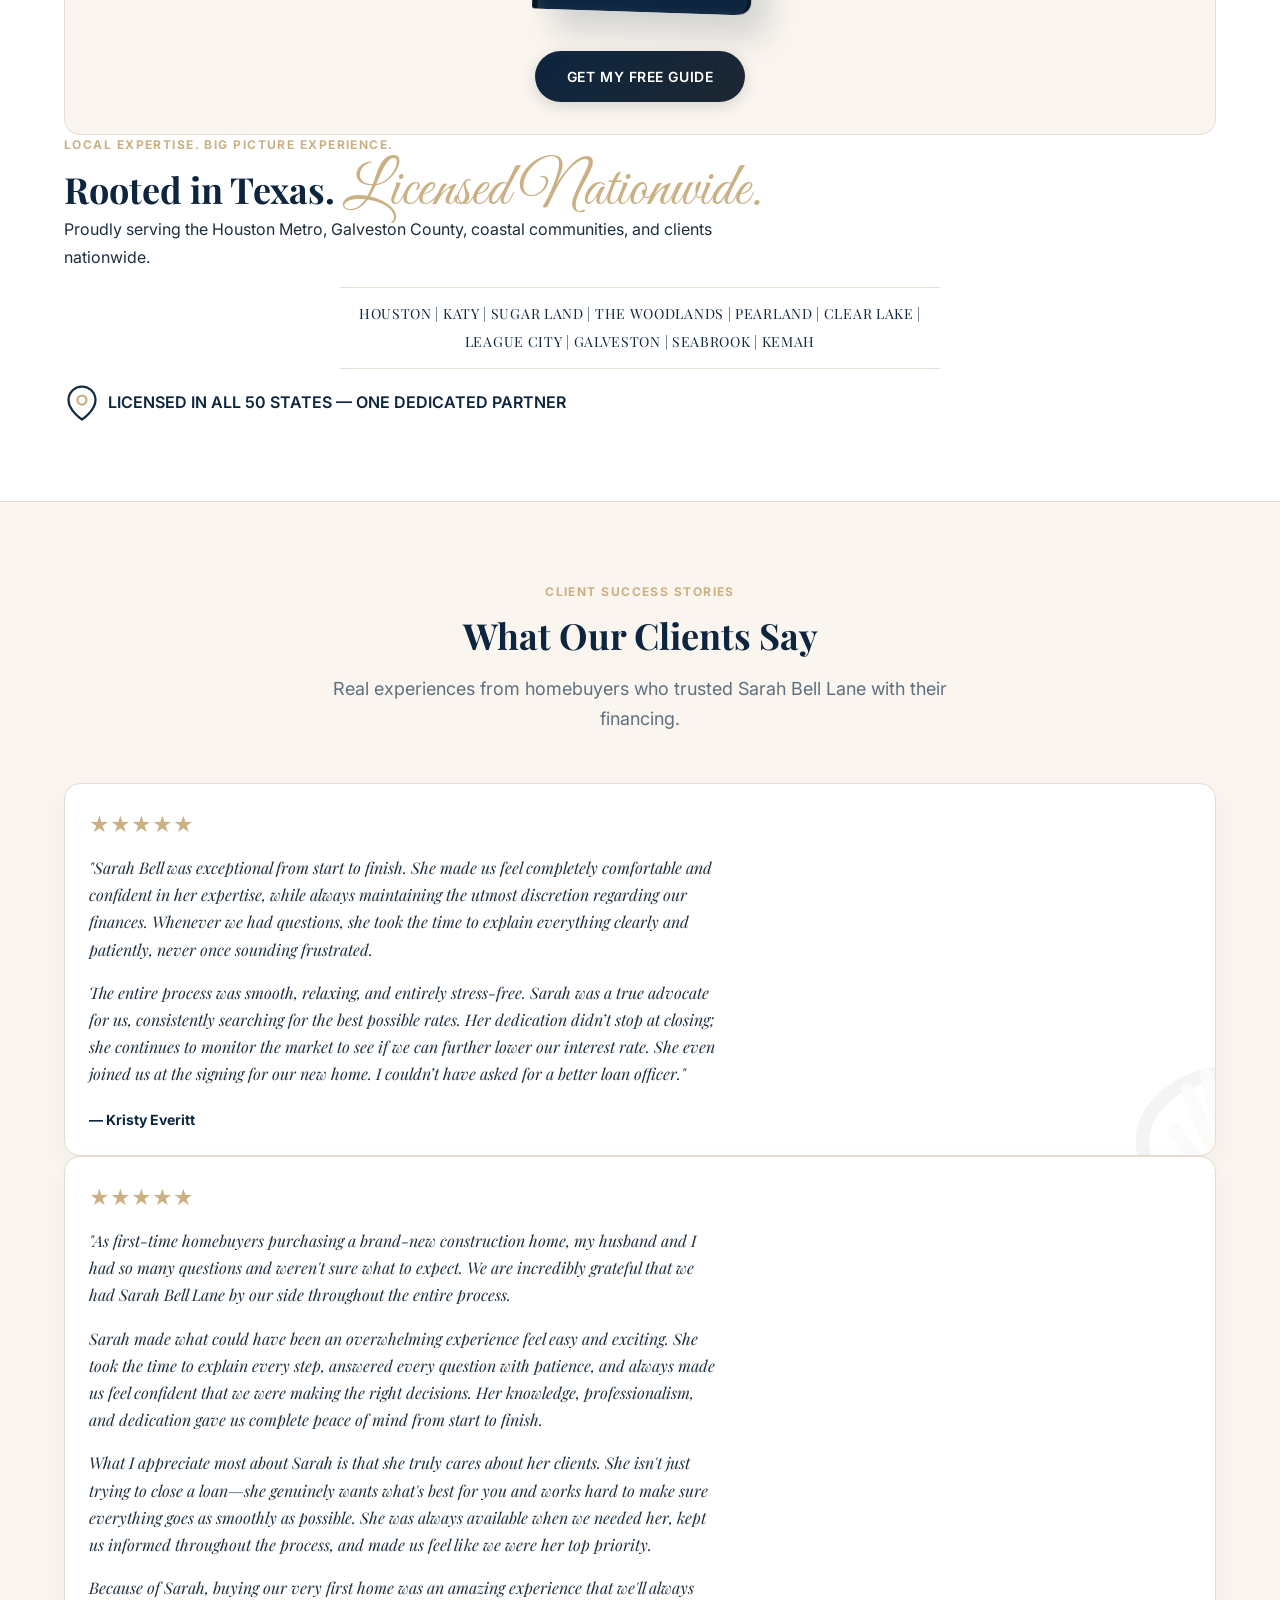
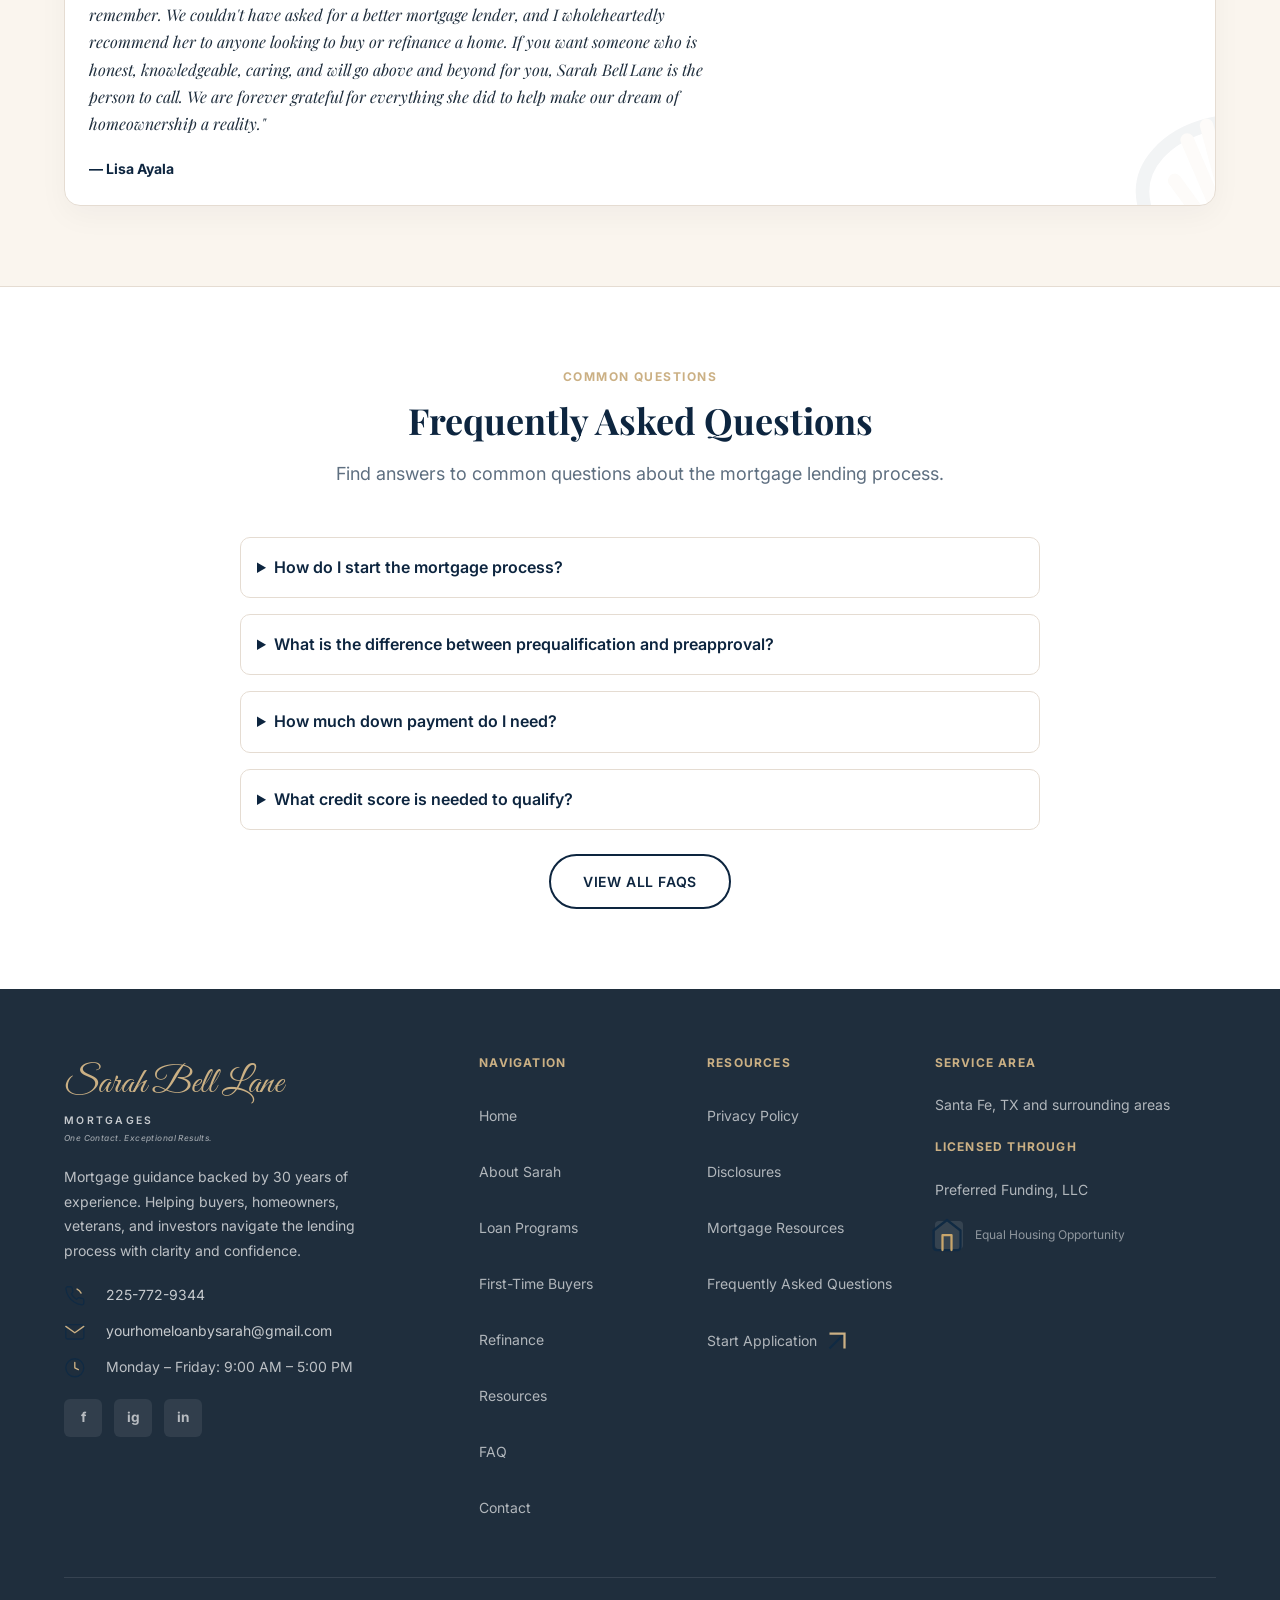
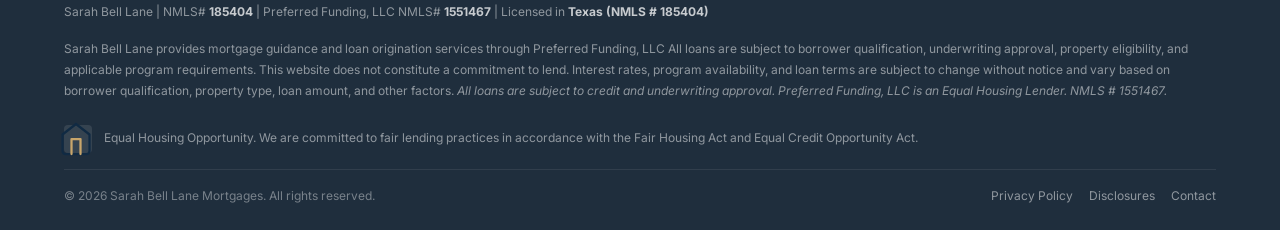
==== commit 7b6deb26: "Revert "chore(seo): update open graph and twitter image tags to point to sarah headshot" This revert" ====
--- a/index.html
+++ b/index.html
@@ -1,4 +1,4 @@
-﻿<!DOCTYPE html>
+<!DOCTYPE html>
 <html lang="en">
 <head>
   <meta charset="UTF-8">
@@ -10,12 +10,12 @@
   <meta property="og:title" content="Home Financing With Experience on Your Side | Sarah Bell Lane Mortgages">
   <meta property="og:description" content="Sarah Bell Lane offers personal mortgage guidance backed by 30 years of industry experience. Purchase, refinance, VA, FHA, and conventional loans through Preferred Funding, LLC">
   <meta property="og:url" content="https://yourhomeloanbysarah.com/index.html">
-  <meta property="og:image" content="https://sblmortgages.com/assets/images/sarah-bell-lane-headshot.png">
+  <meta property="og:image" content="https://yourhomeloanbysarah.com/assets/images/social-share.jpg">
   <meta property="og:site_name" content="Sarah Bell Lane Mortgages">
   <meta name="twitter:card" content="summary_large_image">
   <meta name="twitter:title" content="Home Financing With Experience on Your Side | Sarah Bell Lane Mortgages">
   <meta name="twitter:description" content="Sarah Bell Lane offers personal mortgage guidance backed by 30 years of industry experience. Purchase, refinance, VA, FHA, and conventional loans through Preferred Funding, LLC">
-  <meta name="twitter:image" content="https://sblmortgages.com/assets/images/sarah-bell-lane-headshot.png">
+  <meta name="twitter:image" content="https://yourhomeloanbysarah.com/assets/images/social-share.jpg">
   <link rel="manifest" href="site.webmanifest">
   <meta name="theme-color" content="#17324D">
   <link rel="preconnect" href="https://fonts.googleapis.com">
@@ -84,13 +84,13 @@
 <a href="#main-content" class="skip-link">Skip to main content</a>
 
 <div class="announcement-bar" role="complementary" aria-label="Site announcement">
-  Ready to begin? <a href="https://www.preferredfundinginc.com/applications" target="_blank" rel="noopener noreferrer" aria-label="Apply Now with Preferred Funding, LLC â€” opens in new tab" data-external-confirm>Apply Now with Preferred Funding, LLC</a> â€” Mortgage guidance backed by 30 years of experience.
+  Ready to begin? <a href="https://www.preferredfundinginc.com/applications" target="_blank" rel="noopener noreferrer" aria-label="Apply Now with Preferred Funding, LLC — opens in new tab" data-external-confirm>Apply Now with Preferred Funding, LLC</a> — Mortgage guidance backed by 30 years of experience.
 </div>
 
 <header class="site-header" role="banner">
   <div class="container">
     <div class="header-inner">
-      <a href="index.html" class="site-logo" aria-label="Sarah Bell Lane Mortgages â€” Return to homepage">
+      <a href="index.html" class="site-logo" aria-label="Sarah Bell Lane Mortgages — Return to homepage">
         <span class="logo-name">Sarah Bell Lane</span>
         <span class="logo-sub">Mortgages</span>
         <span class="logo-tagline">One Contact. Exceptional Results.</span>
@@ -107,7 +107,7 @@
       </nav>
       <div class="header-actions">
         <a href="tel:2257729344" class="btn btn-secondary btn-sm btn-call-header" aria-label="Call Sarah Bell Lane"><svg width="24" height="24" class="coastal-icon icon-phone" viewBox="0 0 24 24" fill="none" stroke="currentColor" stroke-width="1.5" stroke-linecap="round" stroke-linejoin="round"><path d="M22 16.92v3a2 2 0 0 1-2.18 2 19.79 19.79 0 0 1-8.63-3.07 19.5 19.5 0 0 1-6-6 19.79 19.79 0 0 1-3.07-8.67A2 2 0 0 1 4.11 2h3a2 2 0 0 1 2 1.72 12.84 12.84 0 0 0 .7 2.81 2 2 0 0 1-.45 2.11L8.09 9.91a16 16 0 0 0 6 6l1.27-1.27a2 2 0 0 1 2.11-.45 12.84 12.84 0 0 0 2.81.7A2 2 0 0 1 22 16.92z" stroke="#102A43"/><path class="accent-gold waves" d="M14.5 4.5c2 1 3.5 2.5 4.5 4.5" stroke="#C9A66B"/></svg> Call Sarah</a>
-        <a href="https://www.preferredfundinginc.com/applications" class="btn btn-primary btn-sm" target="_blank" rel="noopener noreferrer" aria-label="Apply Now â€” opens Preferred Funding, LLC secure application portal in a new tab" data-external-confirm>Apply Now</a>
+        <a href="https://www.preferredfundinginc.com/applications" class="btn btn-primary btn-sm" target="_blank" rel="noopener noreferrer" aria-label="Apply Now — opens Preferred Funding, LLC secure application portal in a new tab" data-external-confirm>Apply Now</a>
       </div>
       <button class="nav-toggle" id="nav-toggle" aria-label="Open navigation menu" aria-expanded="false" aria-controls="mobile-nav">
         <span></span><span></span><span></span>
@@ -137,7 +137,7 @@
   </ul>
   <div class="mobile-nav-actions">
     <a href="tel:2257729344" class="btn btn-secondary btn-block" aria-label="Call Sarah Bell Lane"><svg width="24" height="24" class="coastal-icon icon-phone" viewBox="0 0 24 24" fill="none" stroke="currentColor" stroke-width="1.5" stroke-linecap="round" stroke-linejoin="round"><path d="M22 16.92v3a2 2 0 0 1-2.18 2 19.79 19.79 0 0 1-8.63-3.07 19.5 19.5 0 0 1-6-6 19.79 19.79 0 0 1-3.07-8.67A2 2 0 0 1 4.11 2h3a2 2 0 0 1 2 1.72 12.84 12.84 0 0 0 .7 2.81 2 2 0 0 1-.45 2.11L8.09 9.91a16 16 0 0 0 6 6l1.27-1.27a2 2 0 0 1 2.11-.45 12.84 12.84 0 0 0 2.81.7A2 2 0 0 1 22 16.92z" stroke="#102A43"/><path class="accent-gold waves" d="M14.5 4.5c2 1 3.5 2.5 4.5 4.5" stroke="#C9A66B"/></svg> Call Sarah</a>
-    <a href="https://www.preferredfundinginc.com/applications" class="btn btn-primary btn-block" target="_blank" rel="noopener noreferrer" aria-label="Apply Now â€” opens Preferred Funding, LLC secure application portal in a new tab" data-external-confirm>Apply Now</a>
+    <a href="https://www.preferredfundinginc.com/applications" class="btn btn-primary btn-block" target="_blank" rel="noopener noreferrer" aria-label="Apply Now — opens Preferred Funding, LLC secure application portal in a new tab" data-external-confirm>Apply Now</a>
   </div>
 </nav>
 
@@ -151,7 +151,7 @@
           <h1 class="hero-title">Home financing <span class="script-text">done beautifully.</span></h1>
           <p class="hero-lead"><strong>One point of contact.</strong> Because I am the only person you have to talk to through the whole process. Your file doesn't pass off to anyone else. It's faster and friendlier. Plus, we can be clear to close in as little as 5 days in most cases.</p>
           <div class="hero-actions">
-            <a href="https://www.preferredfundinginc.com/applications" class="btn btn-primary btn-lg" target="_blank" rel="noopener noreferrer" aria-label="Apply Now â€” opens Preferred Funding, LLC secure application portal in a new tab" data-external-confirm>Apply Now</a>
+            <a href="https://www.preferredfundinginc.com/applications" class="btn btn-primary btn-lg" target="_blank" rel="noopener noreferrer" aria-label="Apply Now — opens Preferred Funding, LLC secure application portal in a new tab" data-external-confirm>Apply Now</a>
             <a href="contact.html" class="btn btn-secondary btn-lg">Let's Talk <span style="font-size: 0.75rem; font-weight: 400; display: block; margin-top: 2px; text-transform: none; opacity: 0.85;">15 Minute Consultation</span></a>
           </div>
           <div class="hero-trust" style="margin-top: var(--space-6);">
@@ -193,7 +193,7 @@
         <div class="metric-item">
           <span class="metric-value" style="font-size: 2.2rem; display: block; margin-bottom: var(--space-2);"><svg class="coastal-icon icon-sailboat" width="36" height="36" viewBox="0 0 24 24" fill="none" stroke="currentColor" stroke-width="1.5" stroke-linecap="round" stroke-linejoin="round"><path class="accent-gold" d="M12 2v13M12 2l7 9H12M12 5L7 11h5" stroke="#C9A66B"/><path class="hull" d="M3 15h18l-3 5H6z" stroke="#102A43"/><path class="wave" d="M1 21c2 0 3-1 5-1s3 1 5 1 3-1 5-1 3 1 5 1" stroke="#102A43"/></svg></span>
           <span class="metric-label" style="font-weight: 700; font-size: var(--text-sm); text-transform: uppercase; color: var(--color-white); display: block; margin-bottom: var(--space-1); letter-spacing: 0.05em;">Coastal Living</span>
-          <span style="font-size: var(--text-xs); color: rgba(255,255,255,0.7);">From Galveston Bay to the Gulfâ€”let's get you home.</span>
+          <span style="font-size: var(--text-xs); color: rgba(255,255,255,0.7);">From Galveston Bay to the Gulf—let's get you home.</span>
         </div>
         <div class="metric-item">
           <span class="metric-value" style="font-size: 2.2rem; display: block; margin-bottom: var(--space-2);"><svg class="coastal-icon icon-compass" width="36" height="36" viewBox="0 0 24 24" fill="none" stroke="currentColor" stroke-width="1.5" stroke-linecap="round" stroke-linejoin="round"><circle cx="12" cy="12" r="10" stroke="#102A43"/><polygon class="needle" points="12,4 14,12 12,14 10,12" stroke="#C9A66B" fill="#C9A66B"/><polygon class="needle-back" points="12,20 14,12 12,14 10,12" stroke="#102A43"/></svg></span>
@@ -219,7 +219,7 @@
         <div class="about-content" style="text-align: left;">
           <span class="eyebrow">More Than a Mortgage</span>
           <h2>It's a <span class="script-text">Relationship.</span></h2>
-          <p>With over 30 years in the mortgage industry, I believe home financing should feel clear, comfortable, and even enjoyable. I take the time to listen, educate, and create a plan tailored to youâ€”so you can move forward with confidence.</p>
+          <p>With over 30 years in the mortgage industry, I believe home financing should feel clear, comfortable, and even enjoyable. I take the time to listen, educate, and create a plan tailored to you—so you can move forward with confidence.</p>
           
           <div class="grid-2" style="margin-top: var(--space-6); gap: var(--space-4);">
             <div style="display: flex; align-items: center; gap: var(--space-2);">
@@ -242,9 +242,9 @@
 
           <div style="margin-top: var(--space-8);">
             <div class="testimonial-card-beach">
-              <div class="stars">â˜…â˜…â˜…â˜…â˜…</div>
+              <div class="stars">★★★★★</div>
               <blockquote>"Sarah made the entire process seamless. She truly cares and goes above and beyond for her clients. Highly recommend!"</blockquote>
-              <div class="author">â€” Jennifer R.</div>
+              <div class="author">— Jennifer R.</div>
               <div class="shell-bg" aria-hidden="true"><svg class="coastal-icon icon-seashell" width="20" height="20" viewBox="0 0 24 24" fill="none" stroke="currentColor" stroke-width="1.5" stroke-linecap="round" stroke-linejoin="round"><path d="M12 21C12 21 3 17 3 10C3 5 8 3 12 3C16 3 21 5 21 10C21 17 12 21 12 21Z" stroke="#102A43"/><path class="accent-gold" d="M12 21L7 8M12 21L9.5 4M12 21L12 3M12 21L14.5 4M12 21L17 8" stroke="#C9A66B"/></svg></div>
             </div>
           </div>
@@ -403,7 +403,7 @@
           </div>
           
           <p style="font-weight: 600; color: var(--color-primary-navy); display: flex; align-items: center; gap: var(--space-2); margin-top: var(--space-4);">
-            <span><svg width="24" height="24" class="coastal-icon icon-map-pin" viewBox="0 0 24 24" fill="none" stroke="currentColor" stroke-width="1.5" stroke-linecap="round" stroke-linejoin="round"><path d="M21 10c0 7-9 13-9 13s-9-6-9-13a9 9 0 0 1 18 0z" stroke="#102A43"/><circle cx="12" cy="10" r="3" stroke="#C9A66B" class="accent-gold"/></svg></span> LICENSED IN ALL 50 STATES â€” ONE DEDICATED PARTNER
+            <span><svg width="24" height="24" class="coastal-icon icon-map-pin" viewBox="0 0 24 24" fill="none" stroke="currentColor" stroke-width="1.5" stroke-linecap="round" stroke-linejoin="round"><path d="M21 10c0 7-9 13-9 13s-9-6-9-13a9 9 0 0 1 18 0z" stroke="#102A43"/><circle cx="12" cy="10" r="3" stroke="#C9A66B" class="accent-gold"/></svg></span> LICENSED IN ALL 50 STATES — ONE DEDICATED PARTNER
           </p>
         </div>
       </div>
@@ -420,23 +420,23 @@
       </div>
       <div class="grid-2" style="gap: var(--space-6); align-items: start;">
         <div class="testimonial-card-beach" style="height: 100%;">
-          <div class="stars" style="margin-bottom: var(--space-3); color: var(--color-warm-gold); font-size: 1.25rem;">â˜…â˜…â˜…â˜…â˜…</div>
+          <div class="stars" style="margin-bottom: var(--space-3); color: var(--color-warm-gold); font-size: 1.25rem;">★★★★★</div>
           <blockquote style="border: none; padding: 0; margin: 0; font-size: 1rem; color: var(--color-charcoal); font-style: italic;">
             <p>"Sarah Bell was exceptional from start to finish. She made us feel completely comfortable and confident in her expertise, while always maintaining the utmost discretion regarding our finances. Whenever we had questions, she took the time to explain everything clearly and patiently, never once sounding frustrated.</p>
-            <p>The entire process was smooth, relaxing, and entirely stress-free. Sarah was a true advocate for us, consistently searching for the best possible rates. Her dedication didnâ€™t stop at closing; she continues to monitor the market to see if we can further lower our interest rate. She even joined us at the signing for our new home. I couldnâ€™t have asked for a better loan officer."</p>
+            <p>The entire process was smooth, relaxing, and entirely stress-free. Sarah was a true advocate for us, consistently searching for the best possible rates. Her dedication didn’t stop at closing; she continues to monitor the market to see if we can further lower our interest rate. She even joined us at the signing for our new home. I couldn’t have asked for a better loan officer."</p>
           </blockquote>
-          <div class="author" style="margin-top: var(--space-5); font-weight: 700; color: var(--color-primary-navy);">â€” Kristy Everitt</div>
+          <div class="author" style="margin-top: var(--space-5); font-weight: 700; color: var(--color-primary-navy);">— Kristy Everitt</div>
           <div class="shell-bg" aria-hidden="true" style="position: absolute; bottom: -20px; right: -20px; color: var(--color-warm-gold); opacity: 0.05; transform: rotate(-15deg) scale(6);"><svg class="coastal-icon icon-seashell" width="20" height="20" viewBox="0 0 24 24" fill="none" stroke="currentColor" stroke-width="1.5" stroke-linecap="round" stroke-linejoin="round"><path d="M12 21C12 21 3 17 3 10C3 5 8 3 12 3C16 3 21 5 21 10C21 17 12 21 12 21Z" stroke="#102A43"/><path class="accent-gold" d="M12 21L7 8M12 21L9.5 4M12 21L12 3M12 21L14.5 4M12 21L17 8" stroke="#C9A66B"/></svg></div>
         </div>
         <div class="testimonial-card-beach" style="height: 100%;">
-          <div class="stars" style="margin-bottom: var(--space-3); color: var(--color-warm-gold); font-size: 1.25rem;">â˜…â˜…â˜…â˜…â˜…</div>
+          <div class="stars" style="margin-bottom: var(--space-3); color: var(--color-warm-gold); font-size: 1.25rem;">★★★★★</div>
           <blockquote style="border: none; padding: 0; margin: 0; font-size: 1rem; color: var(--color-charcoal); font-style: italic;">
             <p>"As first-time homebuyers purchasing a brand-new construction home, my husband and I had so many questions and weren't sure what to expect. We are incredibly grateful that we had Sarah Bell Lane by our side throughout the entire process.</p>
             <p>Sarah made what could have been an overwhelming experience feel easy and exciting. She took the time to explain every step, answered every question with patience, and always made us feel confident that we were making the right decisions. Her knowledge, professionalism, and dedication gave us complete peace of mind from start to finish.</p>
-            <p>What I appreciate most about Sarah is that she truly cares about her clients. She isn't just trying to close a loanâ€”she genuinely wants what's best for you and works hard to make sure everything goes as smoothly as possible. She was always available when we needed her, kept us informed throughout the process, and made us feel like we were her top priority.</p>
+            <p>What I appreciate most about Sarah is that she truly cares about her clients. She isn't just trying to close a loan—she genuinely wants what's best for you and works hard to make sure everything goes as smoothly as possible. She was always available when we needed her, kept us informed throughout the process, and made us feel like we were her top priority.</p>
             <p>Because of Sarah, buying our very first home was an amazing experience that we'll always remember. We couldn't have asked for a better mortgage lender, and I wholeheartedly recommend her to anyone looking to buy or refinance a home. If you want someone who is honest, knowledgeable, caring, and will go above and beyond for you, Sarah Bell Lane is the person to call. We are forever grateful for everything she did to help make our dream of homeownership a reality."</p>
           </blockquote>
-          <div class="author" style="margin-top: var(--space-5); font-weight: 700; color: var(--color-primary-navy);">â€” Lisa Ayala</div>
+          <div class="author" style="margin-top: var(--space-5); font-weight: 700; color: var(--color-primary-navy);">— Lisa Ayala</div>
           <div class="shell-bg" aria-hidden="true" style="position: absolute; bottom: -20px; right: -20px; color: var(--color-warm-gold); opacity: 0.05; transform: rotate(-15deg) scale(6);"><svg class="coastal-icon icon-seashell" width="20" height="20" viewBox="0 0 24 24" fill="none" stroke="currentColor" stroke-width="1.5" stroke-linecap="round" stroke-linejoin="round"><path d="M12 21C12 21 3 17 3 10C3 5 8 3 12 3C16 3 21 5 21 10C21 17 12 21 12 21Z" stroke="#102A43"/><path class="accent-gold" d="M12 21L7 8M12 21L9.5 4M12 21L12 3M12 21L14.5 4M12 21L17 8" stroke="#C9A66B"/></svg></div>
         </div>
       </div>
@@ -495,7 +495,7 @@
         </div>
         <div class="footer-contact-item">
           <span aria-hidden="true"><svg width="24" height="24" class="coastal-icon icon-clock" viewBox="0 0 24 24" fill="none" stroke="currentColor" stroke-width="1.5" stroke-linecap="round" stroke-linejoin="round"><circle cx="12" cy="12" r="10" stroke="#102A43"/><polyline points="12 6 12 12 16 14" stroke="#C9A66B" class="accent-gold"/></svg></span>
-          <span>Monday â€“ Friday: 9:00 AM â€“ 5:00 PM</span>
+          <span>Monday – Friday: 9:00 AM – 5:00 PM</span>
         </div>
         <div class="footer-social">
           <a href="https://www.facebook.com/yourhomeloanbysarah" target="_blank" rel="noopener noreferrer" aria-label="Sarah Bell Lane on Facebook">f</a>
@@ -567,7 +567,7 @@
 <div class="mobile-sticky-bar" aria-label="Mobile quick actions">
   <div class="mobile-sticky-inner">
     <a href="tel:2257729344" class="btn btn-secondary btn-block" aria-label="Call Sarah Bell Lane"><svg width="24" height="24" class="coastal-icon icon-phone" viewBox="0 0 24 24" fill="none" stroke="currentColor" stroke-width="1.5" stroke-linecap="round" stroke-linejoin="round"><path d="M22 16.92v3a2 2 0 0 1-2.18 2 19.79 19.79 0 0 1-8.63-3.07 19.5 19.5 0 0 1-6-6 19.79 19.79 0 0 1-3.07-8.67A2 2 0 0 1 4.11 2h3a2 2 0 0 1 2 1.72 12.84 12.84 0 0 0 .7 2.81 2 2 0 0 1-.45 2.11L8.09 9.91a16 16 0 0 0 6 6l1.27-1.27a2 2 0 0 1 2.11-.45 12.84 12.84 0 0 0 2.81.7A2 2 0 0 1 22 16.92z" stroke="#102A43"/><path class="accent-gold waves" d="M14.5 4.5c2 1 3.5 2.5 4.5 4.5" stroke="#C9A66B"/></svg> Call Sarah</a>
-    <a href="https://www.preferredfundinginc.com/applications" class="btn btn-primary btn-block" target="_blank" rel="noopener noreferrer" aria-label="Apply Now â€” opens Preferred Funding, LLC application in a new tab" data-external-confirm>Apply Now</a>
+    <a href="https://www.preferredfundinginc.com/applications" class="btn btn-primary btn-block" target="_blank" rel="noopener noreferrer" aria-label="Apply Now — opens Preferred Funding, LLC application in a new tab" data-external-confirm>Apply Now</a>
   </div>
 </div>
 
@@ -585,4 +585,3 @@
 <script src="assets/js/main.js"></script>
 </body>
 </html>
-
